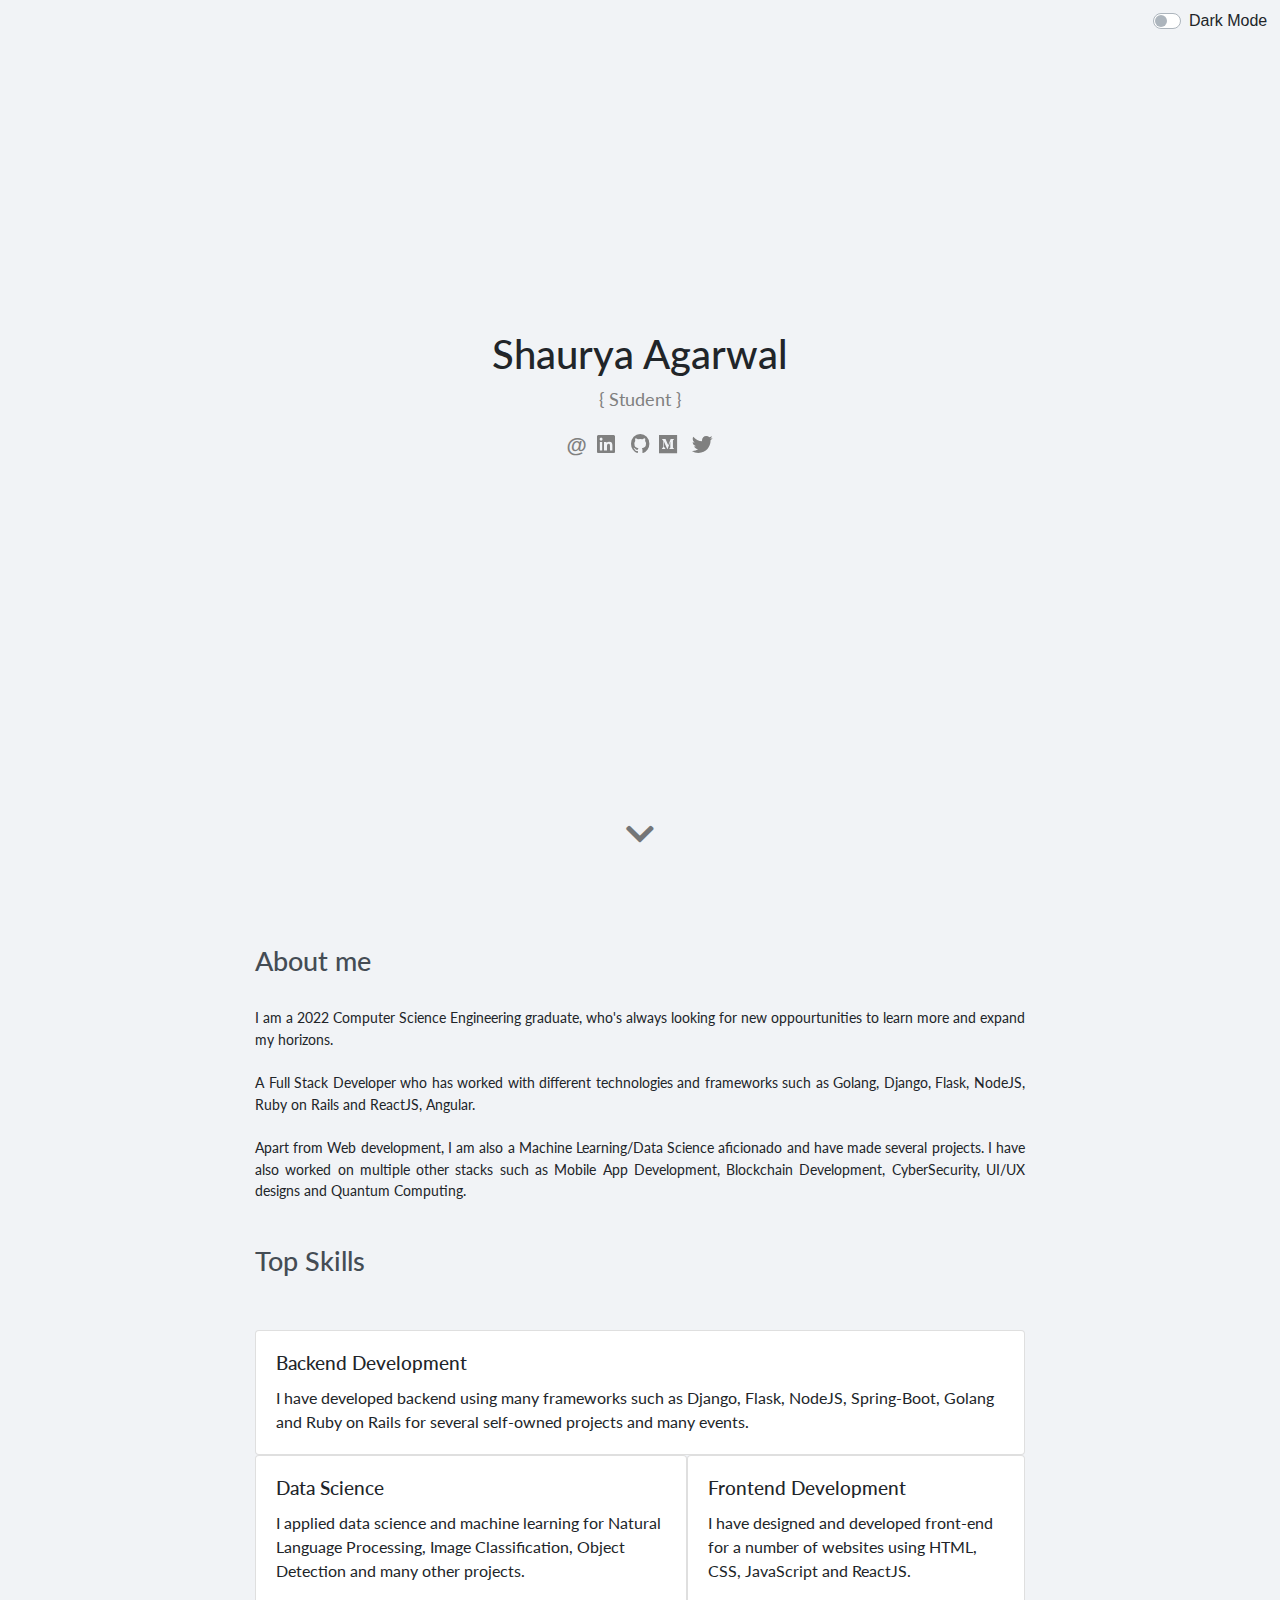
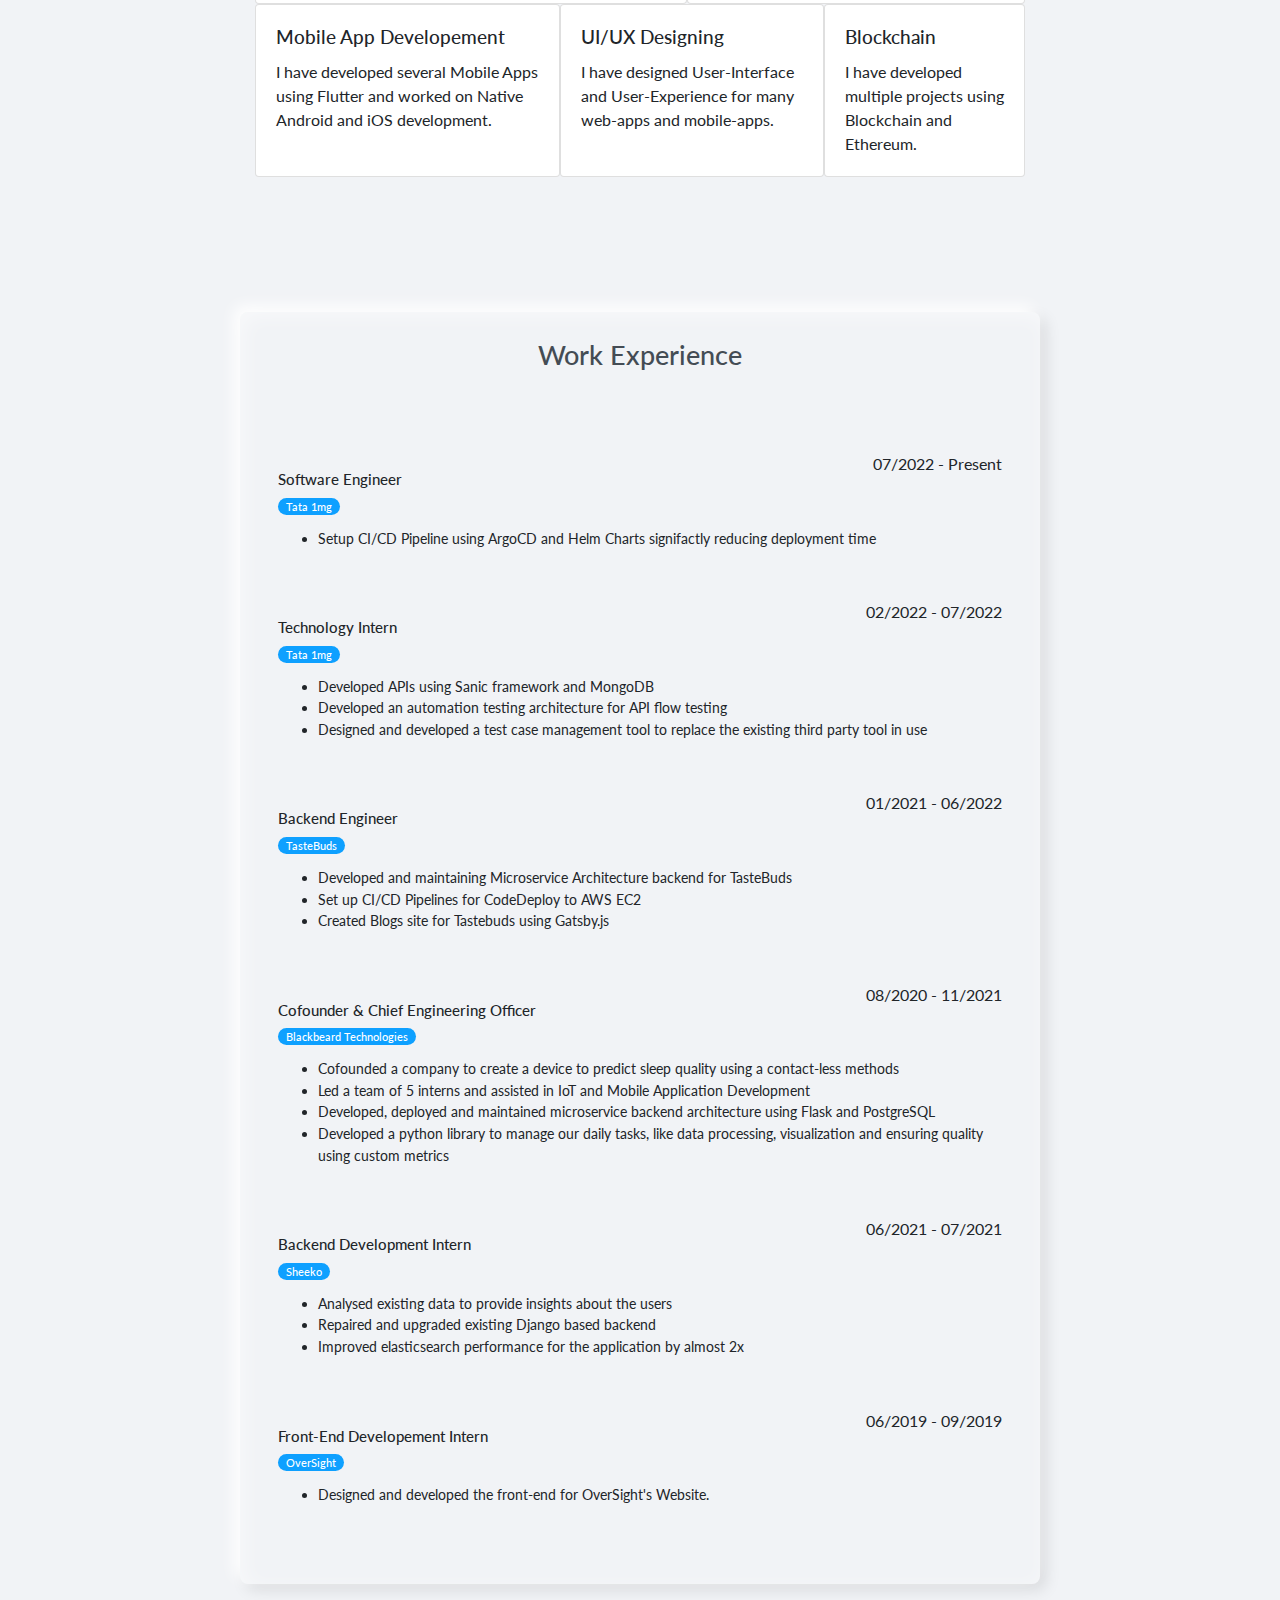
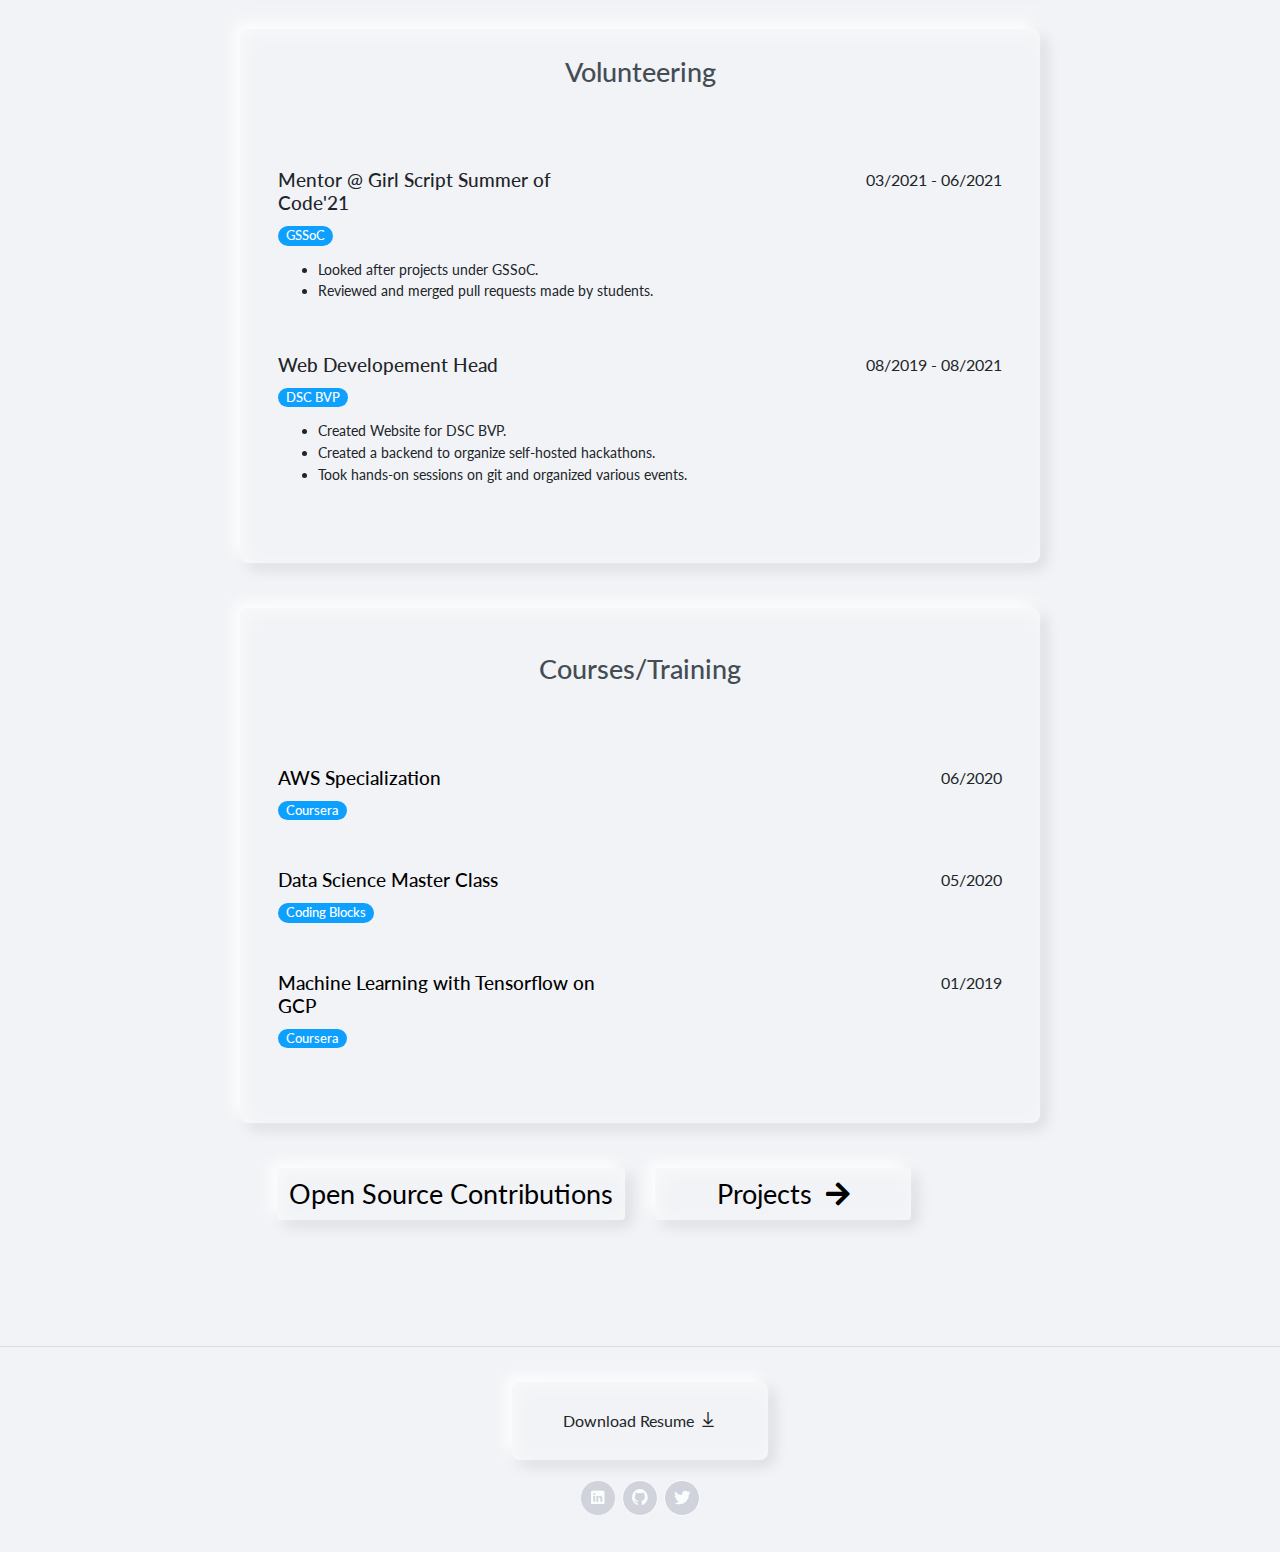
==== index.html @ 57756048 "feat: add 1mg" ====
<!DOCTYPE html>
<html>

<head>
    <meta charset="utf-8">
    <meta name="viewport" content="width=device-width, initial-scale=1.0, shrink-to-fit=no">
    <title>Shaurya Agarwal</title>
    <meta name="theme-color" content="rgb(255,255,255)">
    <meta name="twitter:card" content="summary_large_image">
    <meta property="og:title" content="Shaurya Agarwal">
    <meta name="description"
        content="Shaurya Agarwal | Portfolio || Web Developer, Data Science practitioner, UI/UX Designer ">
    <meta name="twitter:image" content="https://shaurya.agarwal.work/assets/img/PortfolioProject.png">
    <meta property="twitter:image:type" content="image/png">
    <!-- <meta property="twitter:image:width" content="400px">
    <meta property="twitter:image:height" content="205px"> -->
    <meta property="og:type" content="website">
    <meta property="og:url" content="https://shaurya.agarwal.work/" />
    <meta property="og:image" content="https://shaurya.agarwal.work/assets/img/PortfolioProject.png">
    <meta property="og:image:type" content="image/png">
    <!-- <meta property="og:image:width" content="400px">
    <meta property="og:image:height" content="205px"> -->

    <meta property="og:site_name" content="Shaurya Agarwal | Portfolio" />
    <meta name="twitter:title" content="Shaurya Agarwal | Portfolio">
    <meta property="og:description"
        content="Shaurya Agarwal | Portfolio || Web Developer, Data Science practitioner, UI/UX Designer ">
    <meta name="twitter:description"
        content="Shaurya Agarwal | Portfolio || Web Developer, Data Science practitioner, UI/UX Designer ">
    <!-- <link rel="icon" href="assets/img/favicons/favicon.ico"> -->
    <link rel="icon" type="image/png" sizes="16x16" href="assets/img/favicons/favicon-16x16.png">
    <link rel="icon" type="image/png" sizes="32x32" href="assets/img/favicons/favicon-32x32.png">
    <link rel="apple-touch-icon" type="image/png" sizes="180x180" href="assets/img/favicons/apple-touch-icon.png">
    <link rel="icon" type="image/png" sizes="192x192" href="assets/im   g/favicons/android-chrome-192x192.png">
    <link rel="icon" type="image/png" sizes="512x512" href="assets/img/favicons/android-chrome-512x512.png">
    <link rel="stylesheet" href="assets/bootstrap/css/bootstrap.min.css">
    <!-- <link rel="manifest" href="manifest.json"> -->
    <link rel="stylesheet" href="https://fonts.googleapis.com/css?family=Alegreya+Sans+SC">
    <link rel="stylesheet" href="https://fonts.googleapis.com/css?family=Amiko">
    <link rel="stylesheet" href="https://fonts.googleapis.com/css?family=Lato">
    <link rel="stylesheet" href="assets/fonts/fontawesome-all.min.css">
    <link rel="stylesheet" href="assets/fonts/ionicons.min.css">
    <link rel="stylesheet" href="assets/fonts/line-awesome.min.css">
    <link rel="stylesheet" href="assets/css/dark-mode.css">
    <link rel="stylesheet" href="https://cdnjs.cloudflare.com/ajax/libs/animate.css/3.5.2/animate.min.css">
    <link rel="stylesheet" href="assets/css/Scroll-To-Top-Button.css">
    <link rel="stylesheet" href="assets/css/styles.css">
</head>

<body class="body-class" style="overflow-x: hidden;">
    <section id="header">
        <div class="row">
            <div class="col">
                <div class="clearfix"></div>
            </div>
            <div class="col">
                <div class="dark-block">
                    <div class="custom-control custom-switch header1"><input type="checkbox" id="darkSwitch"
                            class="custom-control-input"><label class="custom-control-label" for="darkSwitch">Dark
                            Mode</label></div>
                </div>
            </div>
        </div>
        <div>
            <div class="container">
                <div class="row header2">
                    <div class="col">
                        <div class="row">
                            <div class="col offset-md-0 text-center" style="margin-top: 0;">
                                <h1 style="font-family: Lato, sans-serif;font-size: 2.5em;">Shaurya Agarwal</h1>
                                <p style="color: grey;font-family: Lato, sans-serif;font-size: 1.12em;">{ Student }</p>
                                <p style="font-size: 1.3em;"><a href="mailto:shauryaag14@gmail.com"
                                        style="margin-right: 10px;color: grey;"><strong>@</strong></a><a
                                        href="https://www.linkedin.com/in/shauryaag/"><i class="fab fa-linkedin"
                                            style="margin-right: 10px;filter: grayscale(100%) hue-rotate(0deg);color: grey;"></i></a>
                                    <a href="https://github.com/ShauryaAg"><i class="icon ion-social-github"
                                            style="margin-right: 10px;filter: grayscale(100%);color: grey;"></i></a><a
                                        href="https://medium.com/@ShauryaAg"><i class="fab fa-medium"
                                            style="margin-right: 10px;filter: grayscale(100%);color: grey;"></i></a>
                                    <a href="https://twitter.com/ShauryaAg"><i class="fab fa-twitter"
                                            style="filter: grayscale(100%);color: grey;"></i></a>
                                </p>
                            </div>
                        </div>
                    </div>
                </div>
                <div class="row header3">
                    <div class="col text-center">
                        <p><a href="#about"><i class="fas fa-chevron-down pulse animated infinite"
                                    style="font-size: 2em;color: rgb(116,118,120);"></i></a></p>
                    </div>
                </div>
            </div>
        </div>
    </section>
    <section id="about" style="padding-top: 3vh;">
        <div class="about-block">
            <div class="container">
                <div class="row">
                    <div class="col">
                        <h1 class="heading-block">About me</h1>
                    </div>
                </div>
                <div class="row">
                    <div class="col">
                        <p style="font-family: Lato, sans-serif;font-size: 0.9em;text-align: justify;">
                            <br>I am a 2022 Computer Science Engineering graduate, who's always looking for
                            new oppourtunities to learn more and expand my horizons.
                            <br><br>
                            A Full Stack Developer who has worked with different technologies and
                            frameworks such as Golang, Django, Flask, NodeJS, Ruby on Rails and ReactJS, Angular.&nbsp;
                            <br><br>
                            Apart from Web development, I am also a Machine Learning/Data Science aficionado and
                            have made several projects. I have also worked on multiple other stacks
                            such as Mobile App Development, Blockchain Development, CyberSecurity, UI/UX designs and
                            Quantum Computing.
                            <br>
                        </p>
                    </div>
                </div>
            </div>
        </div>
    </section>
    <section style="padding-top: 3vh;">
        <div class="top-skills-block">
            <div class="container">
                <div class="row">
                    <div class="col">
                        <h1 class="heading-block">Top Skills</h1>
                    </div>
                </div>
                <div class="row">
                    <div class="col" style="padding-top: 5vh;font-family: Lato, sans-serif;">
                        <div class="parent">
                            <div class="child">
                                <div class="card scale-on-hover">
                                    <div class="card-body">
                                        <h4 class="card-title" style="font-size: 1.2em;">Backend Development</h4>
                                        <p class="card-text" style="font-size: 1em;">I have developed backend using many
                                            frameworks such as Django, Flask, NodeJS, Spring-Boot, Golang and Ruby on
                                            Rails for several self-owned projects and many events.</p>
                                    </div>
                                </div>
                            </div>
                            <div class="child">
                                <div class="card scale-on-hover">
                                    <div class="card-body" style="border-color: rgba(219,230,241,0.51);">
                                        <h4 class="card-title" style="font-size: 1.2em;">Data Science</h4>
                                        <p class="card-text" style="font-size: 1em;">I applied data science and machine
                                            learning for Natural Language Processing, Image Classification, Object
                                            Detection and many other projects.</p>
                                    </div>
                                </div>
                                <div class="card scale-on-hover">
                                    <div class="card-body">
                                        <h4 class="card-title" style="font-size: 1.2em;">Frontend Development</h4>
                                        <p class="card-text" style="font-size: 1em;">I have designed and developed
                                            front-end for a number of websites using HTML, CSS, JavaScript and ReactJS.
                                        </p>
                                    </div>
                                </div>
                            </div>
                            <div class="child">
                                <div class="card scale-on-hover">
                                    <div class="card-body">
                                        <h4 class="card-title" style="font-size: 1.2em;">Mobile App Developement</h4>
                                        <p class="card-text" style="font-size: 1em;">I have developed several Mobile
                                            Apps using Flutter and worked on Native Android and iOS development.
                                        </p>
                                    </div>
                                </div>
                                <div class="card scale-on-hover">
                                    <div class="card-body">
                                        <h4 class="card-title" style="font-size: 1.2em;">UI/UX Designing</h4>
                                        <p class="card-text" style="font-size: 1em;">I have designed User-Interface and
                                            User-Experience for many web-apps and mobile-apps.</p>
                                    </div>
                                </div>
                                <div class="card scale-on-hover">
                                    <div class="card-body">
                                        <h4 class="card-title" style="font-size: 1.2em;">Blockchain</h4>
                                        <p class="card-text" style="font-size: 1em;">I have developed multiple projects
                                            using Blockchain and Ethereum.
                                        </p>
                                    </div>
                                </div>
                            </div>
                        </div>
                    </div>
                </div>
            </div>
        </div>
    </section>
    <section class="portfolio-block cv" style="padding-top: 10vh;padding-bottom: 0px;">
        <div class="container">
            <div class="work-experience group neumo-shadow">
                <div class="heading">
                    <h2 class="text-center heading-block">Work Experience</h2>
                </div>
                <div class="item" style="font-family: Lato, sans-serif;">
                    <div class="row">
                        <div class="col-md-6" style="padding-top: 2vh;font-size: 0.8em;">
                            <h3 style="font-size: 1.2em;">Software Engineer</h3>
                            <a href="https://1mg.com">
                                <h4 class="organization" style="font-size: 0.85em;">Tata 1mg</h4>
                            </a>
                        </div>
                        <div class="col-md-6"><span class="period">07/2022 - Present</span></div>
                    </div>
                    <ul style="font-size: 0.9em;">
                        <li>Setup CI/CD Pipeline using ArgoCD and Helm Charts signifactly reducing deployment time<br />
                        </li>
                    </ul>
                </div>
                <div class="item" style="font-family: Lato, sans-serif;">
                    <div class="row">
                        <div class="col-md-6" style="padding-top: 2vh;font-size: 0.8em;">
                            <h3 style="font-size: 1.2em;">Technology Intern</h3>
                            <a href="https://1mg.com">
                                <h4 class="organization" style="font-size: 0.85em;">Tata 1mg</h4>
                            </a>
                        </div>
                        <div class="col-md-6"><span class="period">02/2022 - 07/2022</span></div>
                    </div>
                    <ul style="font-size: 0.9em;">
                        <li>Developed APIs using Sanic framework and MongoDB<br /></li>
                        <li>Developed an automation testing architecture for API flow testing<br /></li>
                        <li>Designed and developed a test case management tool to replace the existing third party tool
                            in use<br /></li>
                    </ul>
                </div>
                <div class="item" style="font-family: Lato, sans-serif;">
                    <div class="row">
                        <div class="col-md-6" style="padding-top: 2vh;font-size: 0.8em;">
                            <h3 style="font-size: 1.2em;">Backend Engineer</h3>
                            <a href="https://tastebuds.live">
                                <h4 class="organization" style="font-size: 0.85em;">TasteBuds</h4>
                            </a>
                        </div>
                        <div class="col-md-6"><span class="period">01/2021 - 06/2022</span></div>
                    </div>
                    <ul style="font-size: 0.9em;">
                        <li>Developed and maintaining Microservice Architecture backend for TasteBuds<br></li>
                        <li>Set up CI/CD Pipelines for CodeDeploy to AWS EC2<br></li>
                        <li>Created Blogs site for Tastebuds using Gatsby.js<br></li>
                    </ul>
                </div>
                <div class="item" style="font-family: Lato, sans-serif;">
                    <div class="row">
                        <div class="col-md-6" style="padding-top: 2vh;font-size: 0.8em;">
                            <h3 style="font-size: 1.2em;">Cofounder & Chief Engineering Officer</h3>
                            <a href="">
                                <h4 class="organization" style="font-size: 0.85em;">Blackbeard Technologies</h4>
                            </a>
                        </div>
                        <div class="col-md-6"><span class="period">08/2020 - 11/2021</span></div>
                    </div>
                    <ul style="font-size: 0.9em;">
                        <li>Cofounded a company to create a device to predict sleep quality using a contact-less
                            methods<br /></li>
                        <li>Led a team of 5 interns and assisted in IoT and Mobile Application Development<br /></li>
                        <li>Developed, deployed and maintained microservice backend architecture using Flask and
                            PostgreSQL<br /></li>
                        <li>Developed a python library to manage our daily tasks, like data processing, visualization
                            and ensuring quality using custom metrics<br /></li>
                    </ul>
                </div>

                <div class="item" style="font-family: Lato, sans-serif;">
                    <div class="row">
                        <div class="col-md-6" style="padding-top: 2vh;font-size: 0.8em;">
                            <h3 style="font-size: 1.2em;">Backend Development Intern</h3>
                            <a href="https://sheeko.in">
                                <h4 class="organization" style="font-size: 0.85em;">Sheeko</h4>
                            </a>
                        </div>
                        <div class="col-md-6"><span class="period">06/2021 - 07/2021</span></div>
                    </div>
                    <ul style="font-size: 0.9em;">
                        <li>Analysed existing data to provide insights about the users<br></li>
                        <li>Repaired and upgraded existing Django based backend<br></li>
                        <li>Improved elasticsearch performance for the application by almost 2x<br></li>
                    </ul>
                </div>
                <div class="item" style="font-family: Lato, sans-serif;">
                    <div class="row">
                        <div class="col-md-6" style="padding-top: 2vh;font-size: 0.8em;">
                            <h3 style="font-size: 1.2em;">Front-End Developement Intern</h3>
                            <h4 class="organization" style="font-size: 0.85em;">OverSight</h4>
                        </div>
                        <div class="col-md-6"><span class="period">06/2019 - 09/2019</span></div>
                    </div>
                    <ul style="font-size: 0.9em;">
                        <li>Designed and developed the front-end for OverSight's Website.<br></li>
                    </ul>
                </div>
            </div>
            <div class="work-experience group neumo-shadow">
                <div class="heading">
                    <h2 class="text-center heading-block">Volunteering</h2>
                </div>
                <div class="item" style="font-family: Lato, sans-serif;">
                    <div class="row">
                        <div class="col-12 col-md-6 col-lg-6 col-xl-6">
                            <h3 style="font-size: 1.2em;">Mentor @ Girl Script Summer of Code'21</h3>
                            <h4 class="organization" style="font-size: 0.8em;">GSSoC</h4>
                        </div>
                        <div class="col-md-6 col-lg-6 col-xl-6"><span class="period">03/2021 - 06/2021</span></div>
                    </div>
                    <ul style="font-size: 0.9em;">
                        <li>Looked after projects under GSSoC.</li>
                        <li>Reviewed and merged pull requests made by students.<br></li>
                    </ul>
                </div>
                <div class="item" style="font-family: Lato, sans-serif;">
                    <div class="row">
                        <div class="col-12 col-md-6 col-lg-6 col-xl-6">
                            <h3 style="font-size: 1.2em;">Web Developement Head</h3>
                            <h4 class="organization" style="font-size: 0.8em;">DSC BVP</h4>
                        </div>
                        <div class="col-md-6 col-lg-6 col-xl-6"><span class="period">08/2019 - 08/2021</span></div>
                    </div>
                    <ul style="font-size: 0.9em;">
                        <li>Created Website for DSC BVP.</li>
                        <li>Created a backend to organize self-hosted hackathons.<br></li>
                        <li>Took hands-on sessions on git and organized various events.<br></li>
                    </ul>
                </div>
            </div>
            <div class="course group neumo-shadow" style="font-family: Lato, sans-serif;padding-top: 5vh;">
                <div class="heading">
                    <h2 class="text-center heading-block">Courses/Training</h2>
                </div>
                <div class="item">
                    <div class="row">
                        <div class="col-md-6">
                            <a class="cert-links" href="https://coursera.org/share/58ba438c03566b18c01b9e293df7acdb">
                                <h3 style="font-size: 1.2em;">AWS Specialization</h3>
                            </a>
                            <h4 class="organization" style="font-size: 0.8em;">Coursera</h4>
                        </div>
                        <div class="col-6"><span class="period">06/2020</span></div>
                    </div>
                </div>
                <div class="item">
                    <div class="row">
                        <div class="col-md-6">
                            <a class="cert-links"
                                href="https://online.codingblocks.com/app/certificates/CBOL-112486-770e">
                                <h3 style="font-size: 1.2em;">Data Science Master Class</h3>
                            </a>
                            <h4 class="organization" style="font-size: 0.8em;">Coding Blocks</h4>
                        </div>
                        <div class="col-6"><span class="period">05/2020</span></div>
                    </div>
                </div>
                <div class="item">
                    <div class="row">
                        <div class="col-md-6">
                            <a class="cert-links" href="https://coursera.org/share/8e469ee4adbddb7c2aa31fb6dd42d1af">
                                <h3 style="font-size: 1.2em;">Machine Learning with Tensorflow on GCP</h3>
                            </a>
                            <h4 class="organization" style="font-size: 0.8em;">Coursera</h4>
                        </div>
                        <div class="col-6"><span class="period">01/2019</span></div>
                    </div>
                </div>
            </div>
        </div>
    </section>
    <section style="padding-top: 5vh;padding-bottom: 10vh;">
        <div class="more-block">
            <div class="container">
                <div class="row flex" style="text-align: center;">
                    <div class="col-6 col-sm-6 col-md-6 col-lg-6"
                        style="padding-bottom: 4vh;font-family: Lato, sans-serif; text-align: right;">
                        <a class="btn btn-light project-btn neumo-btn" href="open-source.html">
                            <span class="project-btn-span">
                                Open Source Contributions
                            </span>
                        </a>
                    </div>
                    <div class="col-3" style="padding-bottom: 4vh;font-family: Lato, sans-serif; text-align: right;">
                        <a class="btn btn-light project-btn neumo-btn" href="projects.html">
                            <span class="project-btn-span">
                                Projects
                            </span> <i class="fas fa-arrow-right right-btn"></i>
                        </a>
                    </div>
                </div>
            </div>
        </div>
    </section>
    <footer class="page-footer">
        <div class="container">
            <div class="col-12 col-sm-12 col-md-12 col-lg-12"><a href="assets\files\Resume.pdf"
                    download="Shaurya-Agarwal-Resume.pdf"><button
                        class="btn btn-light neumo-shadow resume-btn neumo-btn" type="button"
                        style="font-family: Lato, sans-serif;">Download Resume&nbsp;<i class="la la-download"
                            style="font-size: 20px;"></i></button></a></div>
            <div class="social-icons"><a href="https://www.linkedin.com/in/shauryaag/"
                    style="border-color: rgb(247,247,247);"><i class="icon ion-social-linkedin"></i></a><a
                    href="https://github.com/ShauryaAg"><i class="icon ion-social-github"></i></a><a
                    href="https://twitter.com/ShauryaAg"><i class="icon ion-social-twitter"></i></a></div>
        </div>
    </footer>
    <script src="assets/js/jquery.min.js"></script>
    <script src="assets/bootstrap/js/bootstrap.min.js"></script>
    <script src="assets/js/Scroll-To-Top-Button.js"></script>
    <script src="assets/js/dark-mode-switch.min.js"></script>
</body>

</html>
---- assets/fonts/line-awesome.min.css ----
/*!
 *  Line Awesome 1.1.0 by @icons_8 - https://icons8.com/line-awesome
 *  License - https://icons8.com/good-boy-license/ (Font: SIL OFL 1.1, CSS: MIT License)
 *
 * Made with love by Icons8 [ https://icons8.com/ ] using FontCustom [ https://github.com/FontCustom/fontcustom ]
 *
 * Contacts:
 *    [ https://icons8.com/contact ]
 *
 * Follow Icon8 on
 *    Twitter [ https://twitter.com/icons_8 ]
 *    Facebook [ https://www.facebook.com/Icons8 ]
 *    Google+ [ https://plus.google.com/+Icons8 ]
 *    GitHub [ https://github.com/icons8 ]
 */.la,.la-stack{display:inline-block}.la-fw,.la-li{text-align:center}@font-face{font-family:LineAwesome;src:url(../fonts/line-awesome.eot?v=1.1.);src:url(../fonts/line-awesome.eot??v=1.1.#iefix) format("embedded-opentype"),url(../fonts/line-awesome.woff2?v=1.1.) format("woff2"),url(../fonts/line-awesome.woff?v=1.1.) format("woff"),url(../fonts/line-awesome.ttf?v=1.1.) format("truetype"),url(../fonts/line-awesome.svg?v=1.1.#fa) format("svg");font-weight:400;font-style:normal}@media screen and (-webkit-min-device-pixel-ratio:0){@font-face{font-family:LineAwesome;src:url(../fonts/line-awesome.svg?v=1.1.#fa) format("svg")}}.la{font:normal normal normal 16px/1 LineAwesome;font-size:inherit;text-decoration:inherit;text-rendering:optimizeLegibility;text-transform:none;-moz-osx-font-smoothing:grayscale;-webkit-font-smoothing:antialiased;font-smoothing:antialiased}.la-lg{font-size:1.33333333em;line-height:.75em;vertical-align:-15%}.la-2x{font-size:2em}.la-3x{font-size:3em}.la-4x{font-size:4em}.la-5x{font-size:5em}.la-fw{width:1.28571429em}.la-ul{padding-left:0;margin-left:2.14285714em;list-style-type:none}.la-ul>li{position:relative}.la-li{position:absolute;left:-2.14285714em;width:2.14285714em;top:.14285714em}.la-li.la-lg{left:-1.85714286em}.la-border{padding:.2em .25em .15em;border:.08em solid #eee;border-radius:.1em}.pull-right{float:right}.pull-left{float:left}.li.pull-left{margin-right:.3em}.li.pull-right{margin-left:.3em}.la-spin{-webkit-animation:fa-spin 2s infinite linear;animation:fa-spin 2s infinite linear}@-webkit-keyframes fa-spin{0%{-webkit-transform:rotate(0);transform:rotate(0)}100%{-webkit-transform:rotate(359deg);transform:rotate(359deg)}}@keyframes fa-spin{0%{-webkit-transform:rotate(0);transform:rotate(0)}100%{-webkit-transform:rotate(359deg);transform:rotate(359deg)}}.la-rotate-90{filter:progid:DXImageTransform.Microsoft.BasicImage(rotation=1);-webkit-transform:rotate(90deg);-ms-transform:rotate(90deg);transform:rotate(90deg)}.la-rotate-180{filter:progid:DXImageTransform.Microsoft.BasicImage(rotation=2);-webkit-transform:rotate(180deg);-ms-transform:rotate(180deg);transform:rotate(180deg)}.la-rotate-270{filter:progid:DXImageTransform.Microsoft.BasicImage(rotation=3);-webkit-transform:rotate(270deg);-ms-transform:rotate(270deg);transform:rotate(270deg)}.la-flip-horizontal{filter:progid:DXImageTransform.Microsoft.BasicImage(rotation=0, mirror=1);-webkit-transform:scale(-1,1);-ms-transform:scale(-1,1);transform:scale(-1,1)}.la-flip-vertical{filter:progid:DXImageTransform.Microsoft.BasicImage(rotation=2, mirror=1);-webkit-transform:scale(1,-1);-ms-transform:scale(1,-1);transform:scale(1,-1)}:root .la-flip-horizontal,:root .la-flip-vertical,:root .la-rotate-180,:root .la-rotate-270,:root .la-rotate-90{filter:none}.la-stack{position:relative;width:2em;height:2em;line-height:2em;vertical-align:middle}.la-stack-1x,.la-stack-2x{position:absolute;left:0;width:100%;text-align:center}.la-stack-1x{line-height:inherit}.la-stack-2x{font-size:2em}.la-inverse{color:#fff}.la-500px:before{content:"\f100"}.la-adjust:before{content:"\f101"}.la-adn:before{content:"\f102"}.la-align-center:before{content:"\f103"}.la-align-justify:before{content:"\f104"}.la-align-left:before{content:"\f105"}.la-align-right:before{content:"\f106"}.la-amazon:before{content:"\f107"}.la-ambulance:before{content:"\f108"}.la-anchor:before{content:"\f109"}.la-android:before{content:"\f10a"}.la-angellist:before{content:"\f10b"}.la-angle-double-down:before{content:"\f10c"}.la-angle-double-left:before{content:"\f10d"}.la-angle-double-right:before{content:"\f10e"}.la-angle-double-up:before{content:"\f10f"}.la-angle-down:before{content:"\f110"}.la-angle-left:before{content:"\f111"}.la-angle-right:before{content:"\f112"}.la-angle-up:before{content:"\f113"}.la-apple:before{content:"\f114"}.la-archive:before{content:"\f115"}.la-area-chart:before{content:"\f116"}.la-arrow-circle-down:before{content:"\f117"}.la-arrow-circle-left:before{content:"\f118"}.la-arrow-circle-o-down:before{content:"\f119"}.la-arrow-circle-o-left:before{content:"\f11a"}.la-arrow-circle-o-right:before{content:"\f11b"}.la-arrow-circle-o-up:before{content:"\f11c"}.la-arrow-circle-right:before{content:"\f11d"}.la-arrow-circle-up:before{content:"\f11e"}.la-arrow-down:before{content:"\f11f"}.la-arrow-left:before{content:"\f120"}.la-arrow-right:before{content:"\f121"}.la-arrow-up:before{content:"\f122"}.la-arrows:before{content:"\f123"}.la-arrows-alt:before{content:"\f124"}.la-arrows-h:before{content:"\f125"}.la-arrows-v:before{content:"\f126"}.la-asterisk:before{content:"\f127"}.la-at:before{content:"\f128"}.la-automobile:before{content:"\f129"}.la-backward:before{content:"\f12a"}.la-balance-scale:before{content:"\f12b"}.la-ban:before{content:"\f12c"}.la-bank:before{content:"\f12d"}.la-bar-chart:before{content:"\f12e"}.la-bar-chart-o:before{content:"\f12f"}.la-barcode:before{content:"\f130"}.la-bars:before{content:"\f131"}.la-battery-0:before{content:"\f132"}.la-battery-1:before{content:"\f133"}.la-battery-2:before{content:"\f134"}.la-battery-3:before{content:"\f135"}.la-battery-4:before{content:"\f136"}.la-battery-empty:before{content:"\f137"}.la-battery-full:before{content:"\f138"}.la-battery-half:before{content:"\f139"}.la-battery-quarter:before{content:"\f13a"}.la-battery-three-quarters:before{content:"\f13b"}.la-bed:before{content:"\f13c"}.la-beer:before{content:"\f13d"}.la-behance:before{content:"\f13e"}.la-behance-square:before{content:"\f13f"}.la-bell:before{content:"\f140"}.la-bell-o:before{content:"\f141"}.la-bell-slash:before{content:"\f142"}.la-bell-slash-o:before{content:"\f143"}.la-bicycle:before{content:"\f144"}.la-binoculars:before{content:"\f145"}.la-birthday-cake:before{content:"\f146"}.la-bitbucket:before{content:"\f147"}.la-bitbucket-square:before{content:"\f148"}.la-bitcoin:before{content:"\f149"}.la-black-tie:before{content:"\f14a"}.la-bold:before{content:"\f14b"}.la-bolt:before{content:"\f14c"}.la-bomb:before{content:"\f14d"}.la-book:before{content:"\f14e"}.la-bookmark:before{content:"\f14f"}.la-bookmark-o:before{content:"\f150"}.la-briefcase:before{content:"\f151"}.la-btc:before{content:"\f152"}.la-bug:before{content:"\f153"}.la-building:before{content:"\f154"}.la-building-o:before{content:"\f155"}.la-bullhorn:before{content:"\f156"}.la-bullseye:before{content:"\f157"}.la-bus:before{content:"\f158"}.la-buysellads:before{content:"\f159"}.la-cab:before{content:"\f15a"}.la-calculator:before{content:"\f15b"}.la-calendar:before{content:"\f15c"}.la-calendar-check-o:before{content:"\f15d"}.la-calendar-minus-o:before{content:"\f15e"}.la-calendar-o:before{content:"\f15f"}.la-calendar-plus-o:before{content:"\f160"}.la-calendar-times-o:before{content:"\f161"}.la-camera:before{content:"\f162"}.la-camera-retro:before{content:"\f163"}.la-car:before{content:"\f164"}.la-caret-down:before{content:"\f165"}.la-caret-left:before{content:"\f166"}.la-caret-right:before{content:"\f167"}.la-caret-square-o-down:before,.la-toggle-down:before{content:"\f168"}.la-caret-square-o-left:before,.la-toggle-left:before{content:"\f169"}.la-caret-square-o-right:before,.la-toggle-right:before{content:"\f16a"}.la-caret-square-o-up:before,.la-toggle-up:before{content:"\f16b"}.la-caret-up:before{content:"\f16c"}.la-cart-arrow-down:before{content:"\f16d"}.la-cart-plus:before{content:"\f16e"}.la-cc:before{content:"\f16f"}.la-cc-amex:before{content:"\f170"}.la-cc-diners-club:before{content:"\f171"}.la-cc-discover:before{content:"\f172"}.la-cc-jcb:before{content:"\f173"}.la-cc-mastercard:before{content:"\f174"}.la-cc-paypal:before{content:"\f175"}.la-cc-stripe:before{content:"\f176"}.la-cc-visa:before{content:"\f177"}.la-certificate:before{content:"\f178"}.la-chain:before{content:"\f179"}.la-chain-broken:before{content:"\f17a"}.la-check:before{content:"\f17b"}.la-check-circle:before{content:"\f17c"}.la-check-circle-o:before{content:"\f17d"}.la-check-square:before{content:"\f17e"}.la-check-square-o:before{content:"\f17f"}.la-chevron-circle-down:before{content:"\f180"}.la-chevron-circle-left:before{content:"\f181"}.la-chevron-circle-right:before{content:"\f182"}.la-chevron-circle-up:before{content:"\f183"}.la-chevron-down:before{content:"\f184"}.la-chevron-left:before{content:"\f185"}.la-chevron-right:before{content:"\f186"}.la-chevron-up:before{content:"\f187"}.la-child:before{content:"\f188"}.la-chrome:before{content:"\f189"}.la-circle:before{content:"\f18a"}.la-circle-o:before{content:"\f18b"}.la-circle-o-notch:before{content:"\f18c"}.la-circle-thin:before{content:"\f18d"}.la-clipboard:before{content:"\f18e"}.la-clock-o:before{content:"\f18f"}.la-clone:before{content:"\f190"}.la-close:before{content:"\f191"}.la-cloud:before{content:"\f192"}.la-cloud-download:before{content:"\f193"}.la-cloud-upload:before{content:"\f194"}.la-cny:before{content:"\f195"}.la-code:before{content:"\f196"}.la-code-fork:before{content:"\f197"}.la-codepen:before{content:"\f198"}.la-coffee:before{content:"\f199"}.la-cog:before{content:"\f19a"}.la-cogs:before{content:"\f19b"}.la-columns:before{content:"\f19c"}.la-comment:before{content:"\f19d"}.la-comment-o:before{content:"\f19e"}.la-commenting:before{content:"\f19f"}.la-commenting-o:before{content:"\f1a0"}.la-comments:before{content:"\f1a1"}.la-comments-o:before{content:"\f1a2"}.la-compass:before{content:"\f1a3"}.la-compress:before{content:"\f1a4"}.la-connectdevelop:before{content:"\f1a5"}.la-contao:before{content:"\f1a6"}.la-copy:before{content:"\f1a7"}.la-copyright:before{content:"\f1a8"}.la-creative-commons:before{content:"\f1a9"}.la-credit-card:before{content:"\f1aa"}.la-crop:before{content:"\f1ab"}.la-crosshairs:before{content:"\f1ac"}.la-css3:before{content:"\f1ad"}.la-cube:before{content:"\f1ae"}.la-cubes:before{content:"\f1af"}.la-cut:before{content:"\f1b0"}.la-cutlery:before{content:"\f1b1"}.la-dashboard:before{content:"\f1b2"}.la-dashcube:before{content:"\f1b3"}.la-database:before{content:"\f1b4"}.la-dedent:before{content:"\f1b5"}.la-delicious:before{content:"\f1b6"}.la-desktop:before{content:"\f1b7"}.la-deviantart:before{content:"\f1b8"}.la-diamond:before{content:"\f1b9"}.la-digg:before{content:"\f1ba"}.la-dollar:before{content:"\f1bb"}.la-dot-circle-o:before{content:"\f1bc"}.la-download:before{content:"\f1bd"}.la-dribbble:before{content:"\f1be"}.la-dropbox:before{content:"\f1bf"}.la-drupal:before{content:"\f1c0"}.la-edit:before{content:"\f1c1"}.la-eject:before{content:"\f1c2"}.la-ellipsis-h:before{content:"\f1c3"}.la-ellipsis-v:before{content:"\f1c4"}.la-empire:before,.la-ge:before{content:"\f1c5"}.la-envelope:before{content:"\f1c6"}.la-envelope-o:before{content:"\f1c7"}.la-envelope-square:before{content:"\f1c8"}.la-eraser:before{content:"\f1c9"}.la-eur:before{content:"\f1ca"}.la-euro:before{content:"\f1cb"}.la-exchange:before{content:"\f1cc"}.la-exclamation:before{content:"\f1cd"}.la-exclamation-circle:before{content:"\f1ce"}.la-exclamation-triangle:before{content:"\f1cf"}.la-expand:before{content:"\f1d0"}.la-expeditedssl:before{content:"\f1d1"}.la-external-link:before{content:"\f1d2"}.la-external-link-square:before{content:"\f1d3"}.la-eye:before{content:"\f1d4"}.la-eye-slash:before{content:"\f1d5"}.la-eyedropper:before{content:"\f1d6"}.la-facebook-f:before,.la-facebook:before{content:"\f1d7"}.la-facebook-official:before{content:"\f1d8"}.la-facebook-square:before{content:"\f1d9"}.la-fast-backward:before{content:"\f1da"}.la-fast-forward:before{content:"\f1db"}.la-fax:before{content:"\f1dc"}.la-female:before{content:"\f1dd"}.la-fighter-jet:before{content:"\f1de"}.la-file:before{content:"\f1df"}.la-file-archive-o:before{content:"\f1e0"}.la-file-audio-o:before{content:"\f1e1"}.la-file-code-o:before{content:"\f1e2"}.la-file-excel-o:before{content:"\f1e3"}.la-file-image-o:before{content:"\f1e4"}.la-file-movie-o:before{content:"\f1e5"}.la-file-o:before{content:"\f1e6"}.la-file-pdf-o:before{content:"\f1e7"}.la-file-photo-o:before{content:"\f1e8"}.la-file-picture-o:before{content:"\f1e9"}.la-file-powerpoint-o:before{content:"\f1ea"}.la-file-sound-o:before{content:"\f1eb"}.la-file-text:before{content:"\f1ec"}.la-file-text-o:before{content:"\f1ed"}.la-file-video-o:before{content:"\f1ee"}.la-file-word-o:before{content:"\f1ef"}.la-file-zip-o:before{content:"\f1f0"}.la-files-o:before{content:"\f1f1"}.la-film:before{content:"\f1f2"}.la-filter:before{content:"\f1f3"}.la-fire:before{content:"\f1f4"}.la-fire-extinguisher:before{content:"\f1f5"}.la-firefox:before{content:"\f1f6"}.la-flag:before{content:"\f1f7"}.la-flag-checkered:before{content:"\f1f8"}.la-flag-o:before{content:"\f1f9"}.la-flash:before{content:"\f1fa"}.la-flask:before{content:"\f1fb"}.la-flickr:before{content:"\f1fc"}.la-floppy-o:before{content:"\f1fd"}.la-folder:before{content:"\f1fe"}.la-folder-o:before{content:"\f1ff"}.la-folder-open:before{content:"\f200"}.la-folder-open-o:before{content:"\f201"}.la-font:before{content:"\f202"}.la-fonticons:before{content:"\f203"}.la-forumbee:before{content:"\f204"}.la-forward:before{content:"\f205"}.la-foursquare:before{content:"\f206"}.la-frown-o:before{content:"\f207"}.la-futbol-o:before,.la-soccer-ball-o:before{content:"\f208"}.la-gamepad:before{content:"\f209"}.la-gavel:before{content:"\f20a"}.la-gbp:before{content:"\f20b"}.la-gear:before{content:"\f20c"}.la-gears:before{content:"\f20d"}.la-genderless:before{content:"\f20e"}.la-get-pocket:before{content:"\f20f"}.la-gg:before{content:"\f210"}.la-gg-circle:before{content:"\f211"}.la-gift:before{content:"\f212"}.la-git:before{content:"\f213"}.la-git-square:before{content:"\f214"}.la-github:before{content:"\f215"}.la-github-alt:before{content:"\f216"}.la-github-square:before{content:"\f217"}.la-glass:before{content:"\f218"}.la-globe:before{content:"\f219"}.la-google:before{content:"\f21a"}.la-google-plus:before{content:"\f21b"}.la-google-plus-square:before{content:"\f21c"}.la-google-wallet:before{content:"\f21d"}.la-graduation-cap:before{content:"\f21e"}.la-gittip:before,.la-gratipay:before{content:"\f21f"}.la-group:before{content:"\f220"}.la-h-square:before{content:"\f221"}.la-hacker-news:before{content:"\f222"}.la-hand-grab-o:before{content:"\f223"}.la-hand-lizard-o:before{content:"\f224"}.la-hand-o-down:before{content:"\f225"}.la-hand-o-left:before{content:"\f226"}.la-hand-o-right:before{content:"\f227"}.la-hand-o-up:before{content:"\f228"}.la-hand-paper-o:before{content:"\f229"}.la-hand-peace-o:before{content:"\f22a"}.la-hand-pointer-o:before{content:"\f22b"}.la-hand-rock-o:before{content:"\f22c"}.la-hand-scissors-o:before{content:"\f22d"}.la-hand-spock-o:before{content:"\f22e"}.la-hand-stop-o:before{content:"\f22f"}.la-hdd-o:before{content:"\f230"}.la-header:before{content:"\f231"}.la-headphones:before{content:"\f232"}.la-heart:before{content:"\f233"}.la-heart-o:before{content:"\f234"}.la-heartbeat:before{content:"\f235"}.la-history:before{content:"\f236"}.la-home:before{content:"\f237"}.la-hospital-o:before{content:"\f238"}.la-hotel:before{content:"\f239"}.la-hourglass:before{content:"\f23a"}.la-hourglass-1:before{content:"\f23b"}.la-hourglass-2:before{content:"\f23c"}.la-hourglass-3:before{content:"\f23d"}.la-hourglass-end:before{content:"\f23e"}.la-hourglass-half:before{content:"\f23f"}.la-hourglass-o:before{content:"\f240"}.la-hourglass-start:before{content:"\f241"}.la-houzz:before{content:"\f242"}.la-html5:before{content:"\f243"}.la-i-cursor:before{content:"\f244"}.la-ils:before{content:"\f245"}.la-image:before{content:"\f246"}.la-inbox:before{content:"\f247"}.la-indent:before{content:"\f248"}.la-industry:before{content:"\f249"}.la-info:before{content:"\f24a"}.la-info-circle:before{content:"\f24b"}.la-inr:before{content:"\f24c"}.la-instagram:before{content:"\f24d"}.la-institution:before{content:"\f24e"}.la-internet-explorer:before{content:"\f24f"}.la-ioxhost:before{content:"\f250"}.la-italic:before{content:"\f251"}.la-joomla:before{content:"\f252"}.la-jpy:before{content:"\f253"}.la-jsfiddle:before{content:"\f254"}.la-key:before{content:"\f255"}.la-keyboard-o:before{content:"\f256"}.la-krw:before{content:"\f257"}.la-language:before{content:"\f258"}.la-laptop:before{content:"\f259"}.la-lastfm:before{content:"\f25a"}.la-lastfm-square:before{content:"\f25b"}.la-leaf:before{content:"\f25c"}.la-leanpub:before{content:"\f25d"}.la-legal:before{content:"\f25e"}.la-lemon-o:before{content:"\f25f"}.la-level-down:before{content:"\f260"}.la-level-up:before{content:"\f261"}.la-life-bouy:before{content:"\f262"}.la-life-buoy:before{content:"\f263"}.la-life-ring:before,.la-support:before{content:"\f264"}.la-life-saver:before{content:"\f265"}.la-lightbulb-o:before{content:"\f266"}.la-line-chart:before{content:"\f267"}.la-link:before{content:"\f268"}.la-linkedin:before{content:"\f269"}.la-linkedin-square:before{content:"\f26a"}.la-linux:before{content:"\f26b"}.la-list:before{content:"\f26c"}.la-list-alt:before{content:"\f26d"}.la-list-ol:before{content:"\f26e"}.la-list-ul:before{content:"\f26f"}.la-location-arrow:before{content:"\f270"}.la-lock:before{content:"\f271"}.la-long-arrow-down:before{content:"\f272"}.la-long-arrow-left:before{content:"\f273"}.la-long-arrow-right:before{content:"\f274"}.la-long-arrow-up:before{content:"\f275"}.la-magic:before{content:"\f276"}.la-magnet:before{content:"\f277"}.la-mail-forward:before{content:"\f278"}.la-mail-reply:before{content:"\f279"}.la-mail-reply-all:before{content:"\f27a"}.la-male:before{content:"\f27b"}.la-map:before{content:"\f27c"}.la-map-marker:before{content:"\f27d"}.la-map-o:before{content:"\f27e"}.la-map-pin:before{content:"\f27f"}.la-map-signs:before{content:"\f280"}.la-mars:before{content:"\f281"}.la-mars-double:before{content:"\f282"}.la-mars-stroke:before{content:"\f283"}.la-mars-stroke-h:before{content:"\f284"}.la-mars-stroke-v:before{content:"\f285"}.la-maxcdn:before{content:"\f286"}.la-meanpath:before{content:"\f287"}.la-medium:before{content:"\f288"}.la-medkit:before{content:"\f289"}.la-meh-o:before{content:"\f28a"}.la-mercury:before{content:"\f28b"}.la-microphone:before{content:"\f28c"}.la-microphone-slash:before{content:"\f28d"}.la-minus:before{content:"\f28e"}.la-minus-circle:before{content:"\f28f"}.la-minus-square:before{content:"\f290"}.la-minus-square-o:before{content:"\f291"}.la-mobile:before{content:"\f292"}.la-mobile-phone:before{content:"\f293"}.la-money:before{content:"\f294"}.la-moon-o:before{content:"\f295"}.la-mortar-board:before{content:"\f296"}.la-motorcycle:before{content:"\f297"}.la-mouse-pointer:before{content:"\f298"}.la-music:before{content:"\f299"}.la-navicon:before{content:"\f29a"}.la-neuter:before{content:"\f29b"}.la-newspaper-o:before{content:"\f29c"}.la-object-group:before{content:"\f29d"}.la-object-ungroup:before{content:"\f29e"}.la-odnoklassniki:before{content:"\f29f"}.la-odnoklassniki-square:before{content:"\f2a0"}.la-opencart:before{content:"\f2a1"}.la-openid:before{content:"\f2a2"}.la-opera:before{content:"\f2a3"}.la-optin-monster:before{content:"\f2a4"}.la-outdent:before{content:"\f2a5"}.la-pagelines:before{content:"\f2a6"}.la-paint-brush:before{content:"\f2a7"}.la-paper-plane:before,.la-send:before{content:"\f2a8"}.la-paper-plane-o:before,.la-send-o:before{content:"\f2a9"}.la-paperclip:before{content:"\f2aa"}.la-paragraph:before{content:"\f2ab"}.la-paste:before{content:"\f2ac"}.la-pause:before{content:"\f2ad"}.la-paw:before{content:"\f2ae"}.la-paypal:before{content:"\f2af"}.la-pencil:before{content:"\f2b0"}.la-pencil-square:before{content:"\f2b1"}.la-pencil-square-o:before{content:"\f2b2"}.la-phone:before{content:"\f2b3"}.la-phone-square:before{content:"\f2b4"}.la-photo:before{content:"\f2b5"}.la-picture-o:before{content:"\f2b6"}.la-pie-chart:before{content:"\f2b7"}.la-pied-piper:before{content:"\f2b8"}.la-pied-piper-alt:before{content:"\f2b9"}.la-pinterest:before{content:"\f2ba"}.la-pinterest-p:before{content:"\f2bb"}.la-pinterest-square:before{content:"\f2bc"}.la-plane:before{content:"\f2bd"}.la-play:before{content:"\f2be"}.la-play-circle:before{content:"\f2bf"}.la-play-circle-o:before{content:"\f2c0"}.la-plug:before{content:"\f2c1"}.la-plus:before{content:"\f2c2"}.la-plus-circle:before{content:"\f2c3"}.la-plus-square:before{content:"\f2c4"}.la-plus-square-o:before{content:"\f2c5"}.la-power-off:before{content:"\f2c6"}.la-print:before{content:"\f2c7"}.la-puzzle-piece:before{content:"\f2c8"}.la-qq:before{content:"\f2c9"}.la-qrcode:before{content:"\f2ca"}.la-question:before{content:"\f2cb"}.la-question-circle:before{content:"\f2cc"}.la-quote-left:before{content:"\f2cd"}.la-quote-right:before{content:"\f2ce"}.la-ra:before{content:"\f2cf"}.la-random:before{content:"\f2d0"}.la-rebel:before{content:"\f2d1"}.la-recycle:before{content:"\f2d2"}.la-reddit:before{content:"\f2d3"}.la-reddit-square:before{content:"\f2d4"}.la-refresh:before{content:"\f2d5"}.la-registered:before{content:"\f2d6"}.la-renren:before{content:"\f2d7"}.la-reorder:before{content:"\f2d8"}.la-repeat:before{content:"\f2d9"}.la-reply:before{content:"\f2da"}.la-reply-all:before{content:"\f2db"}.la-retweet:before{content:"\f2dc"}.la-rmb:before{content:"\f2dd"}.la-road:before{content:"\f2de"}.la-rocket:before{content:"\f2df"}.la-rotate-left:before{content:"\f2e0"}.la-rotate-right:before{content:"\f2e1"}.la-rouble:before{content:"\f2e2"}.la-feed:before,.la-rss:before{content:"\f2e3"}.la-rss-square:before{content:"\f2e4"}.la-rub:before{content:"\f2e5"}.la-ruble:before{content:"\f2e6"}.la-rupee:before{content:"\f2e7"}.la-safari:before{content:"\f2e8"}.la-save:before{content:"\f2e9"}.la-scissors:before{content:"\f2ea"}.la-search:before{content:"\f2eb"}.la-search-minus:before{content:"\f2ec"}.la-search-plus:before{content:"\f2ed"}.la-sellsy:before{content:"\f2ee"}.la-server:before{content:"\f2ef"}.la-share:before{content:"\f2f0"}.la-share-alt:before{content:"\f2f1"}.la-share-alt-square:before{content:"\f2f2"}.la-share-square:before{content:"\f2f3"}.la-share-square-o:before{content:"\f2f4"}.la-shekel:before{content:"\f2f5"}.la-sheqel:before{content:"\f2f6"}.la-shield:before{content:"\f2f7"}.la-ship:before{content:"\f2f8"}.la-shirtsinbulk:before{content:"\f2f9"}.la-shopping-cart:before{content:"\f2fa"}.la-sign-in:before{content:"\f2fb"}.la-sign-out:before{content:"\f2fc"}.la-signal:before{content:"\f2fd"}.la-simplybuilt:before{content:"\f2fe"}.la-sitemap:before{content:"\f2ff"}.la-skyatlas:before{content:"\f300"}.la-skype:before{content:"\f301"}.la-slack:before{content:"\f302"}.la-sliders:before{content:"\f303"}.la-slideshare:before{content:"\f304"}.la-smile-o:before{content:"\f305"}.la-sort:before,.la-unsorted:before{content:"\f306"}.la-sort-alpha-asc:before{content:"\f307"}.la-sort-alpha-desc:before{content:"\f308"}.la-sort-amount-asc:before{content:"\f309"}.la-sort-amount-desc:before{content:"\f30a"}.la-sort-asc:before,.la-sort-up:before{content:"\f30b"}.la-sort-desc:before,.la-sort-down:before{content:"\f30c"}.la-sort-numeric-asc:before{content:"\f30d"}.la-sort-numeric-desc:before{content:"\f30e"}.la-soundcloud:before{content:"\f30f"}.la-space-shuttle:before{content:"\f310"}.la-spinner:before{content:"\f311"}.la-spoon:before{content:"\f312"}.la-spotify:before{content:"\f313"}.la-square:before{content:"\f314"}.la-square-o:before{content:"\f315"}.la-stack-exchange:before{content:"\f316"}.la-stack-overflow:before{content:"\f317"}.la-star:before{content:"\f318"}.la-star-half:before{content:"\f319"}.la-star-half-empty:before,.la-star-half-full:before,.la-star-half-o:before{content:"\f31a"}.la-star-o:before{content:"\f31b"}.la-steam:before{content:"\f31c"}.la-steam-square:before{content:"\f31d"}.la-step-backward:before{content:"\f31e"}.la-step-forward:before{content:"\f31f"}.la-stethoscope:before{content:"\f320"}.la-sticky-note:before{content:"\f321"}.la-sticky-note-o:before{content:"\f322"}.la-stop:before{content:"\f323"}.la-street-view:before{content:"\f324"}.la-strikethrough:before{content:"\f325"}.la-stumbleupon:before{content:"\f326"}.la-stumbleupon-circle:before{content:"\f327"}.la-subscript:before{content:"\f328"}.la-subway:before{content:"\f329"}.la-suitcase:before{content:"\f32a"}.la-sun-o:before{content:"\f32b"}.la-superscript:before{content:"\f32c"}.la-table:before{content:"\f32d"}.la-tablet:before{content:"\f32e"}.la-tachometer:before{content:"\f32f"}.la-tag:before{content:"\f330"}.la-tags:before{content:"\f331"}.la-tasks:before{content:"\f332"}.la-taxi:before{content:"\f333"}.la-television:before,.la-tv:before{content:"\f334"}.la-tencent-weibo:before{content:"\f335"}.la-terminal:before{content:"\f336"}.la-text-height:before{content:"\f337"}.la-text-width:before{content:"\f338"}.la-th:before{content:"\f339"}.la-th-large:before{content:"\f33a"}.la-th-list:before{content:"\f33b"}.la-thumb-tack:before{content:"\f33c"}.la-thumbs-down:before{content:"\f33d"}.la-thumbs-o-down:before{content:"\f33e"}.la-thumbs-o-up:before{content:"\f33f"}.la-thumbs-up:before{content:"\f340"}.la-ticket:before{content:"\f341"}.la-remove:before,.la-times:before{content:"\f342"}.la-times-circle:before{content:"\f343"}.la-times-circle-o:before{content:"\f344"}.la-tint:before{content:"\f345"}.la-toggle-off:before{content:"\f346"}.la-toggle-on:before{content:"\f347"}.la-trademark:before{content:"\f348"}.la-train:before{content:"\f349"}.la-intersex:before,.la-transgender:before{content:"\f34a"}.la-transgender-alt:before{content:"\f34b"}.la-trash:before{content:"\f34c"}.la-trash-o:before{content:"\f34d"}.la-tree:before{content:"\f34e"}.la-trello:before{content:"\f34f"}.la-tripadvisor:before{content:"\f350"}.la-trophy:before{content:"\f351"}.la-truck:before{content:"\f352"}.la-try:before{content:"\f353"}.la-tty:before{content:"\f354"}.la-tumblr:before{content:"\f355"}.la-tumblr-square:before{content:"\f356"}.la-turkish-lira:before{content:"\f357"}.la-twitch:before{content:"\f358"}.la-twitter:before{content:"\f359"}.la-twitter-square:before{content:"\f35a"}.la-umbrella:before{content:"\f35b"}.la-underline:before{content:"\f35c"}.la-undo:before{content:"\f35d"}.la-university:before{content:"\f35e"}.la-unlink:before{content:"\f35f"}.la-unlock:before{content:"\f360"}.la-unlock-alt:before{content:"\f361"}.la-upload:before{content:"\f362"}.la-usd:before{content:"\f363"}.la-user:before{content:"\f364"}.la-user-md:before{content:"\f365"}.la-user-plus:before{content:"\f366"}.la-user-secret:before{content:"\f367"}.la-user-times:before{content:"\f368"}.la-users:before{content:"\f369"}.la-venus:before{content:"\f36a"}.la-venus-double:before{content:"\f36b"}.la-venus-mars:before{content:"\f36c"}.la-viacoin:before{content:"\f36d"}.la-video-camera:before{content:"\f36e"}.la-vimeo:before{content:"\f36f"}.la-vimeo-square:before{content:"\f370"}.la-vine:before{content:"\f371"}.la-vk:before{content:"\f372"}.la-volume-down:before{content:"\f373"}.la-volume-off:before{content:"\f374"}.la-volume-up:before{content:"\f375"}.la-warning:before{content:"\f376"}.la-wechat:before{content:"\f377"}.la-weibo:before{content:"\f378"}.la-weixin:before{content:"\f379"}.la-whatsapp:before{content:"\f37a"}.la-wheelchair:before{content:"\f37b"}.la-wifi:before{content:"\f37c"}.la-wikipedia-w:before{content:"\f37d"}.la-windows:before{content:"\f37e"}.la-won:before{content:"\f37f"}.la-wordpress:before{content:"\f380"}.la-wrench:before{content:"\f381"}.la-xing:before{content:"\f382"}.la-xing-square:before{content:"\f383"}.la-y-combinator:before{content:"\f384"}.la-y-combinator-square:before{content:"\f385"}.la-yahoo:before{content:"\f386"}.la-yc:before{content:"\f387"}.la-yc-square:before{content:"\f388"}.la-yelp:before{content:"\f389"}.la-yen:before{content:"\f38a"}.la-youtube:before{content:"\f38b"}.la-youtube-play:before{content:"\f38c"}.la-youtube-square:before{content:"\f38d"}
---- assets/css/dark-mode.css ----
[data-theme="dark"] {
  background-color: #181818 !important;
  color: #eee;
}

[data-theme="dark"] .bg-light {
  background-color: #333 !important;
}

[data-theme="dark"] .bg-white {
  background-color: #000 !important;
}

[data-theme="dark"] .bg-black {
  background-color: #eee !important;
}

[data-theme="dark"] .card {
  background-color: #000;
  border: solid rgba(219,230,241,0.51);
}

[data-theme="dark"] .heading-block {
  color: rgb(201,212,223);
}

@media (min-width:576px) {
  [data-theme="dark"] .scale-on-hover:hover {
    -webkit-transform: scale(1.05);
    transform: scale(1.05);
    box-shadow: 0 10px 10px rgba(0,0,0,.15)!important;
    color: black;
    background-color: white;
    transition: transform 0.3s cubic-bezier(0, 0.82, 0, 2.47), background-color 0.5s ease;
  }

  [data-theme="dark"] .card-img-top.scale-on-hover:hover {
    -webkit-transform: scale(1.05);
    transform: scale(1.05);
    box-shadow: 0 10px 10px rgba(0,0,0,.15)!important;
    /* transition: transform 0.3s; */
    transition: transform 0.3s cubic-bezier(0, 0.82, 0, 2.47), background-color 0.7s ease;

    /* transition-timing-function: ease !important; */
  }
}

[data-theme="dark"] .page-footer .social-icons a {
  font-size: 18px;
  margin: 0 3px;
  color: #000;
  border: 1px solid;
  opacity: .75;
  border-radius: 50%;
  width: 36px;
  display: inline-block;
  height: 36px;
  text-align: center;
  background-color: #fff;
  line-height: 34px;
}

[data-theme="dark"] .page-footer a {
  margin: 0 10px;
  color: white;
  font-size: 18px;
}

[data-theme="dark"] .footer-links {
  margin: 0 10px;
  color: white;
  font-size: 18px;
}

[data-theme="dark"] .back-btn {
  color: white;
}

[data-theme="dark"] .portfolio-block.cv .group .organization {
  font-size: .85em;
  background-color: #fff;
  display: inline-block;
  color: #000;
  padding: 2px 8px;
  border-radius: 2em;
}

[data-theme="dark"] .cert-links{
  color: white;
}

[data-theme="dark"] .project-btn *{
  color: white;
  font-size: 3vh;
}

[data-theme="dark"] .neumo-btn:hover{
  background-color: #181818;
  transition: box-shadow 0.5s ease;
  box-shadow: inset -5px -5px 10px rgba(19, 26, 44, 0.26), inset 5px 5px 10px rgba(15, 14, 14, 0.7);
}

[data-theme="dark"] .neumo-btn{
  min-width: 20vw;
  background-color: #181818;
  border: none;
  box-shadow: 5px 5px 10px rgba(0, 0, 0, 0.35), -5px -5px 10px rgba(56, 56, 56, 0.3);
}

[data-theme="dark"] .resume-btn {
  color: white;
}

[data-theme="dark"] .neumo-shadow{
  padding: 3vh  3vw;
  border-radius: 0.5em;
  background-color: #181818;
  border: none;
  box-shadow: 5px 5px 10px rgba(0, 0, 0, 0.35), -5px -5px 10px rgba(56, 56, 56, 0.3);
}


#header {
  height: 102vh;
}


.custom-control.custom-switch.header1 {
  padding-right: 2vw;
  padding-top: 2vh;
}



.row.header3 {
  padding-top: 37vh;
}

.row.header2 {
  padding-top: 28vh;
}


@media (min-height: 200px) {
  .row.header2 {
    padding-top: 10vh;
  }

  .row.header3 {
    padding-top: 2vh;
  }
}

@media (min-height: 300px) {
  .row.header2 {
    padding-top: 15vh;
  }

  .row.header3 {
    padding-top: 7vh;
  }
}

@media (min-height: 400px) {
  .row.header2 {
    padding-top: 20vh;
  }
  .row.header3 {
    padding-top: 20vh;
  }
}

@media (min-height: 500px) {
  .row.header2 {
    padding-top: 22vh;
  }
  .row.header3 {
    padding-top: 26vh;
  }
}

@media (min-height: 500px) and (min-width: 350px) {
  .row.header3 {
    padding-top: 26vh;
  }
}


@media (min-height: 600px) {
  .row.header2 {
    padding-top: 25vh;
  }
  .row.header3 {
    padding-top: 30vh;
  }
}

@media (min-height: 600px) and (min-width: 350px) {
  .row.header3 {
    padding-top: 34vh;
  }
}



@media (min-height: 630px) {
  .custom-control.custom-switch.header1 {
    padding-right: 1vw;
    padding-top: 0vh;
  }
}

@media (min-height: 700px) {

  .custom-control.custom-switch.header1 {
    padding-right: 1vw;
    padding-top: 1vh;
  }

  .row.header2 {
    padding-top: 27vh;
  }

  .row.header3 {
    padding-top: 32vh;
  }

  
}

@media (min-height: 800px) {

  .row.header2 {
    padding-top: 29vh;
  }

  .row.header3 {
    padding-top: 35vh;
  }
}

@media (min-height: 900px) {

  .row.header2 {
    padding-top: 33vh;
  }

  .row.header3 {
    padding-top: 38vh;
  }
}


@media (min-height: 1000px) {

  .row.header3 {
    padding-top: 42vh;
  }
}


@media (min-height: 1200px) {

  .row.header2 {
    padding-top: 32vh;
  }

  .row.header3 {
    padding-top: 44vh;
  }
}

.card-text:last-child {
  font-size: 0.8em;
}
---- assets/css/Scroll-To-Top-Button.css ----
.box-shadow {
  box-shadow: 0px 3px 12px rgba(0,0,0,0.1);
  -webkit-box-shadow: 0px 3px 12px rgba(0,0,0,0.1);
}

#top {
  z-index: 999;
  position: fixed;
  bottom: 20px;
  right: 20px;
  text-decoration: none;
  border-radius: 100%;
  display: none;
  -webkit-transition: all 0.3s ease;
  -moz-transition: all 0.3s ease;
  -ms-transition: all 0.3s ease;
  -o-transition: all 0.3s ease;
  transition: all 0.3s ease;
}

.parent {
  display: flex;
  flex-direction: column;
}

.child {
  display: flex;
  flex-direction: row;
  justify-content: center;
  /*margin: 10vh;*/
}

@media screen and (max-width: 769px) {
  .parent {
    flex-direction: column;
  }
}

@media screen and (max-width: 769px) {
  .child {
    flex-direction: column;
    margin: 0;
  }
}

.top-skills-block {
  max-width: 800px;
  margin: auto;
}
---- assets/css/styles.css ----
.portfolio-block.cv .group .organization {
  font-size: 0.85em;
  background-color: #0ea0ff;
  display: inline-block;
  color: #fff;
  padding: 2px 8px;
  border-radius: 2em;
}

.portfolio-block.cv {
  padding-top: 70px;
}

@media (min-width: 768px) {
  .portfolio-block {
    padding-bottom: 100px;
    padding-top: 100px;
  }
}

.portfolio-block {
  padding-bottom: 60px;
  padding-top: 60px;
}

.portfolio-block.cv .group {
  max-width: 800px;
  margin: auto;
  margin-top: 5vh;
}

.portfolio-block.cv .group .item {
  padding-bottom: 10px;
  margin-bottom: 25px;
  /*border-bottom: 1px solid #eee;*/
}

.portfolio-block.cv .group .item .row {
  margin-bottom: 5px;
}

@media (min-width: 768px) {
  .portfolio-block.cv .group .period {
    float: right;
  }
}

.about-block {
  max-width: 800px;
  margin: auto;
}

.portfolio-block .heading {
  margin-bottom: 50px;
  text-align: center;
}

@media (min-width: 768px) {
  .portfolio-block .heading {
    margin-bottom: 80px;
  }
}

.portfolio-block.projects-cards a:hover {
  text-decoration: none;
}

.portfolio-block.projects-cards .card {
  margin-bottom: 30px;
}

.border-0 {
  border: 0 !important;
}

.portfolio-block.projects-cards .card img {
  box-shadow: 0 2px 10px rgba(0, 0, 0, 0.15);
}

.portfolio-block.projects-cards a img {
  transition: 0.5s ease;
}

@media (min-width: 576px) {
  .scale-on-hover:hover {
    -webkit-transform: scale(1.05);
    transform: scale(1.05);
    box-shadow: 0 10px 10px rgba(0, 0, 0, 0.15) !important;
    z-index: 2;
  }
}

.card-img,
.card-img-top {
  border-top-left-radius: calc(0.25rem - 1px);
  border-top-right-radius: calc(0.25rem - 1px);
  object-fit: cover;
  height: 220px;
  /*width: 342px;*/
}

.page-footer {
  padding-top: 35px;
  border-top: 1px solid #ddd;
  text-align: center;
  padding-bottom: 20px;
}

@media (min-width: 1200px) {
  .container,
  .container-lg,
  .container-md,
  .container-sm,
  .container-xl {
    max-width: 1140px;
  }
}

@media (min-width: 992px) {
  .container,
  .container-lg,
  .container-md,
  .container-sm {
    max-width: 960px;
  }
}

.page-footer .links,
.page-footer a {
  display: inline-block;
}

.page-footer .social-icons {
  margin-top: 20px;
  margin-bottom: 16px;
}

.page-footer {
  padding-top: 35px;
  border-top: 1px solid #ddd;
  text-align: center;
  padding-bottom: 20px;
}

.page-footer {
  display: block;
}

.page-footer .social-icons a:hover {
  opacity: 1;
}

.page-footer .social-icons a {
  font-size: 18px;
  margin: 0 3px;
  color: #fff;
  border: 1px solid;
  opacity: 0.75;
  border-radius: 50%;
  width: 36px;
  display: inline-block;
  height: 36px;
  text-align: center;
  background-color: #c5c9d2;
  line-height: 34px;
}

.page-footer .links,
.page-footer a {
  display: inline-block;
}

.page-footer a {
  margin: 0 10px;
  color: #282b2d;
  font-size: 18px;
}

.more-block {
  max-width: 800px;
  margin: auto;
}

.footer-links {
  font-family: Lato, sans-serif;
}

.dark-block {
  /*display: flex;*/
  /*justify-content: right;*/
  text-align: right;
}

.heading-block {
  color: rgb(68, 76, 84);
  font-size: 1.7em;
  font-family: Lato, sans-serif;
}

@media (min-width: 576px) {
  .scale-on-hover:hover {
    -webkit-transform: scale(1.05);
    transform: scale(1.05);
    box-shadow: 0 10px 10px rgba(0, 0, 0, 0.15) !important;
    transition: transform 0.3s cubic-bezier(0, 0.82, 0, 2.47);
    /* transition-timing-function: ; */
  }
  .card-img-top.scale-on-hover:hover {
    -webkit-transform: scale(1.05);
    transform: scale(1.05);
    box-shadow: 0 10px 10px rgba(0, 0, 0, 0.15) !important;
    transition: transform 0.3s;
    transition-timing-function: ease !important;
  }
}

@media (min-width: 576px) {
  .zoom-on-hover:hover {
    -webkit-transform: scale(1.1);
    transform: scale(1.3);
    opacity: 0.7;
  }
}

html {
  scroll-behavior: smooth;
}

.body-class::-webkit-scrollbar {
  display: none;
}

.body-class {
  zoom: 100%;
  -ms-overflow-style: none;
  scrollbar-width: none;
  background-color: #f1f3f6;
}

.back-btn {
  font-size: 1.4em;
  color: rgb(116, 118, 120);
}

a:hover {
  color: #0056b3;
  text-decoration: none;
}

.cert-links {
  color: black;
}

.project-btn * {
  color: black;
  font-size: 3vh;
}

@keyframes move {
  from {
    transform: scale(1);
  }
  to {
    transform: scale(1.07);
  }
}

.neumo-btn:hover {
  background-color: #f1f3f6;
  transition: box-shadow 0.5s ease;
  box-shadow: inset -5px -5px 5px #ffffff,
    inset 5px 5px 5px rgba(55, 84, 170, 0.1);
}

.neumo-btn {
  min-width: 20vw;
  background-color: #f1f3f6;
  border: none;
  box-shadow: -6px -6px 15px #ffffff, 6px 6px 15px rgba(0, 0, 0, 0.1),
    inset 4px 4px 20px rgba(255, 255, 255, 0.5);
}

.right-btn {
  margin-left: 7px;
  animation-name: move;
  animation-duration: 0.5s;
  animation-iteration-count: infinite;
  animation-direction: alternate;
}

.neumo-shadow {
  padding: 3vh 3vw;
  background-color: #f1f3f6;
  border-radius: 0.5em;
  border: none;
  box-shadow: -6px -6px 15px #ffffff, 6px 6px 15px rgba(0, 0, 0, 0.1),
    inset 4px 4px 20px rgba(255, 255, 255, 0.5);
}

.contrib-state {
  display: inline-block;
  padding: 5px 12px;
  font-size: 14px;
  font-weight: 500;
  line-height: 20px;
  text-align: center;
  white-space: nowrap;
  border-radius: 2em;
  color: white;
}

.contrib-overflow {
  display: block;
  overflow: hidden;
  white-space: nowrap;
  text-overflow: ellipsis;
}

.label-name {
  display: inline;
  font-size: 12px;
  padding: 0 7px;
  border: 1px solid transparent;
  border-radius: 2em;
  color: #ffffff;
}

.open-state {
  background-color: #28a745;
}

.closed-state {
  background-color: #d73a49;
}

.merged-state {
  background-color: #6f42c1;
}

.octicon {
  display: inline-block;
  vertical-align: text-bottom;
  fill: white;
}

.contrib-item {
  font-family: "Fira Code";
}

hr.solid {
  border-top: 3px solid #bbb;
}
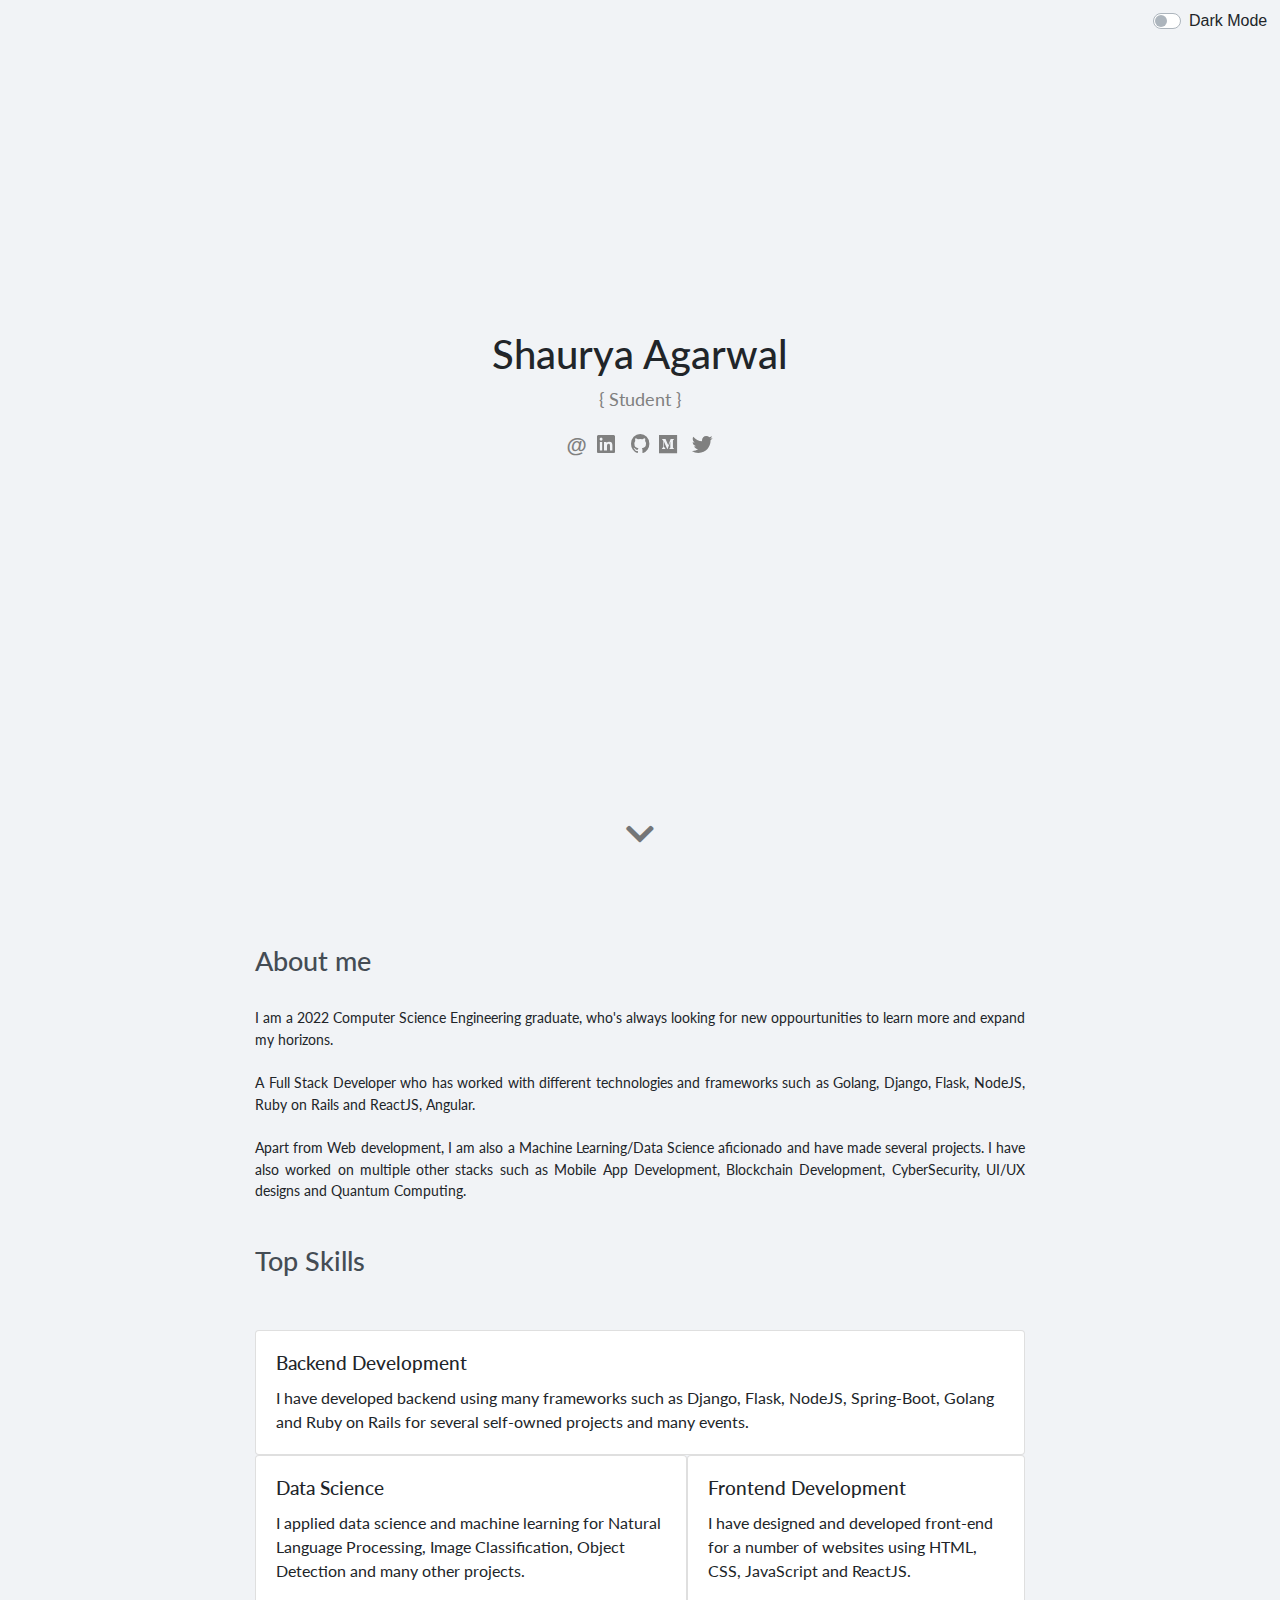
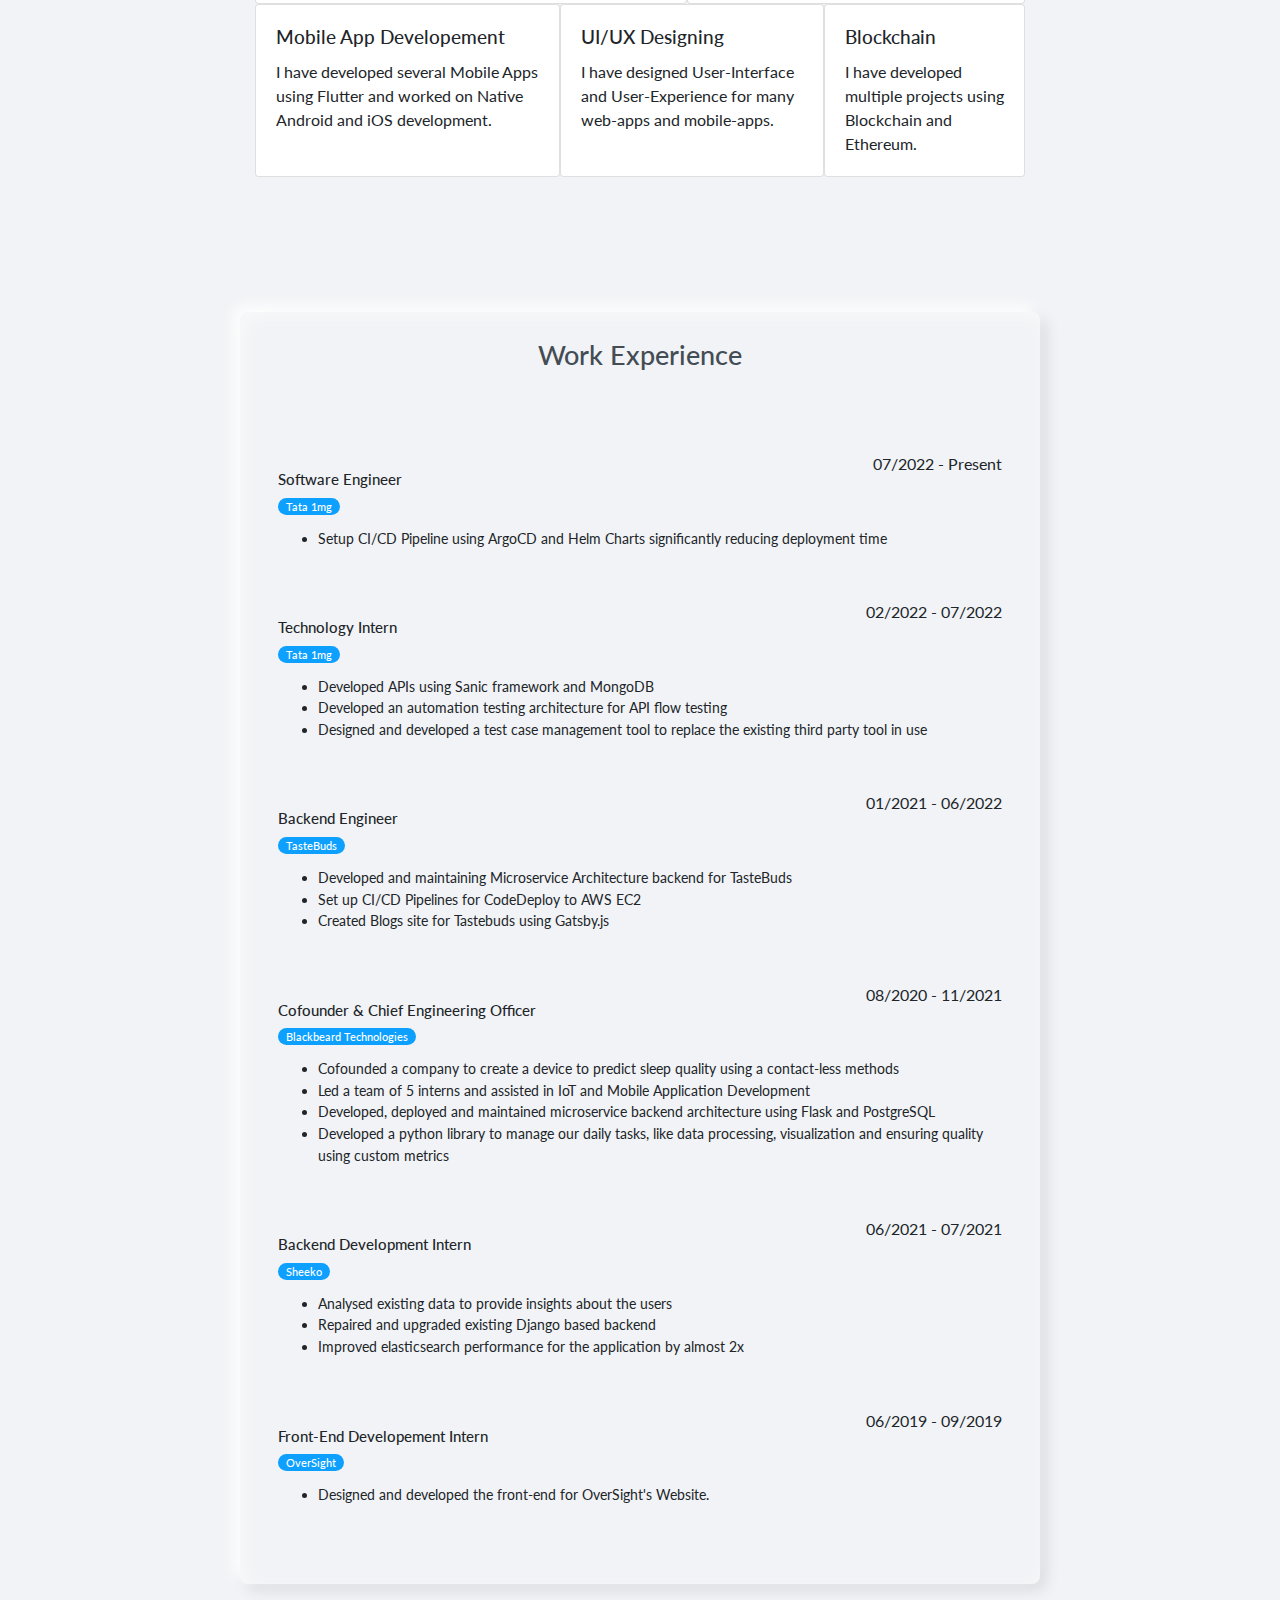
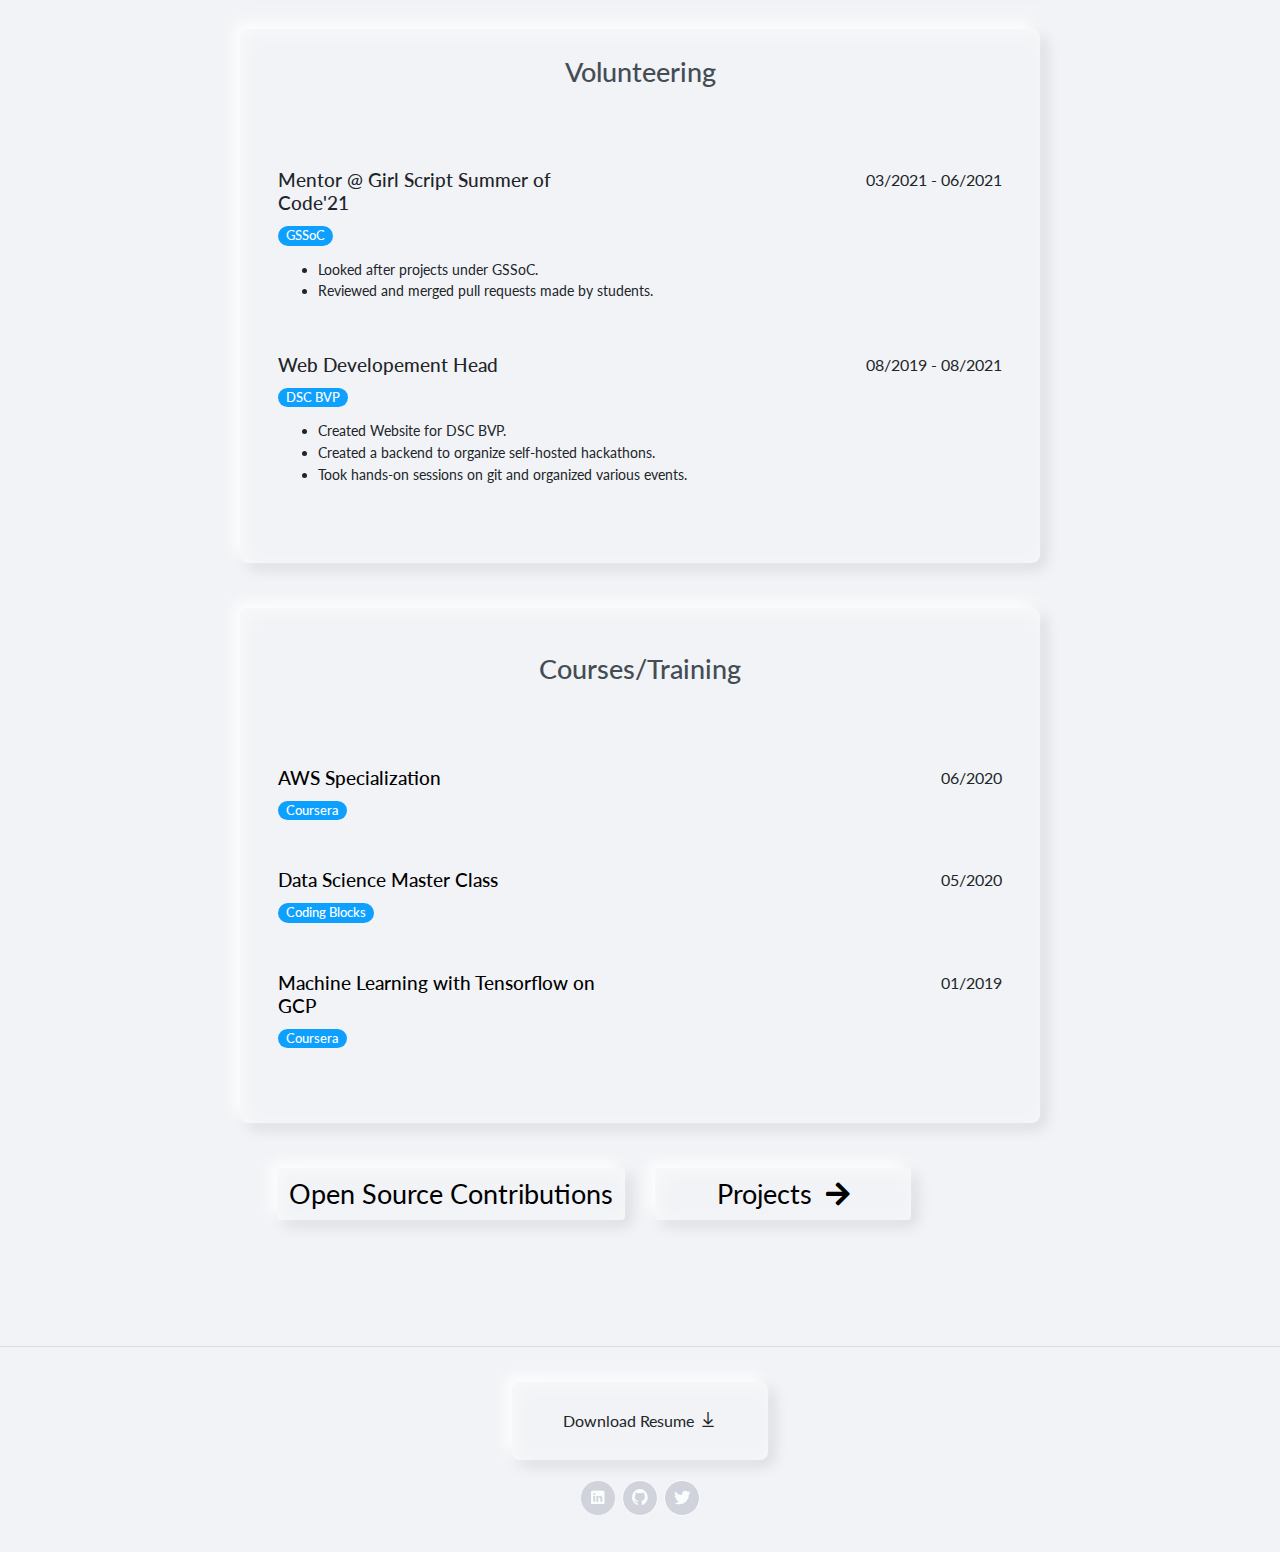
==== commit 50d8cf4c: "fix: spelling" ====
--- a/index.html
+++ b/index.html
@@ -208,7 +208,8 @@
                         <div class="col-md-6"><span class="period">07/2022 - Present</span></div>
                     </div>
                     <ul style="font-size: 0.9em;">
-                        <li>Setup CI/CD Pipeline using ArgoCD and Helm Charts signifactly reducing deployment time<br />
+                        <li>Setup CI/CD Pipeline using ArgoCD and Helm Charts significantly reducing deployment
+                            time<br />
                         </li>
                     </ul>
                 </div>
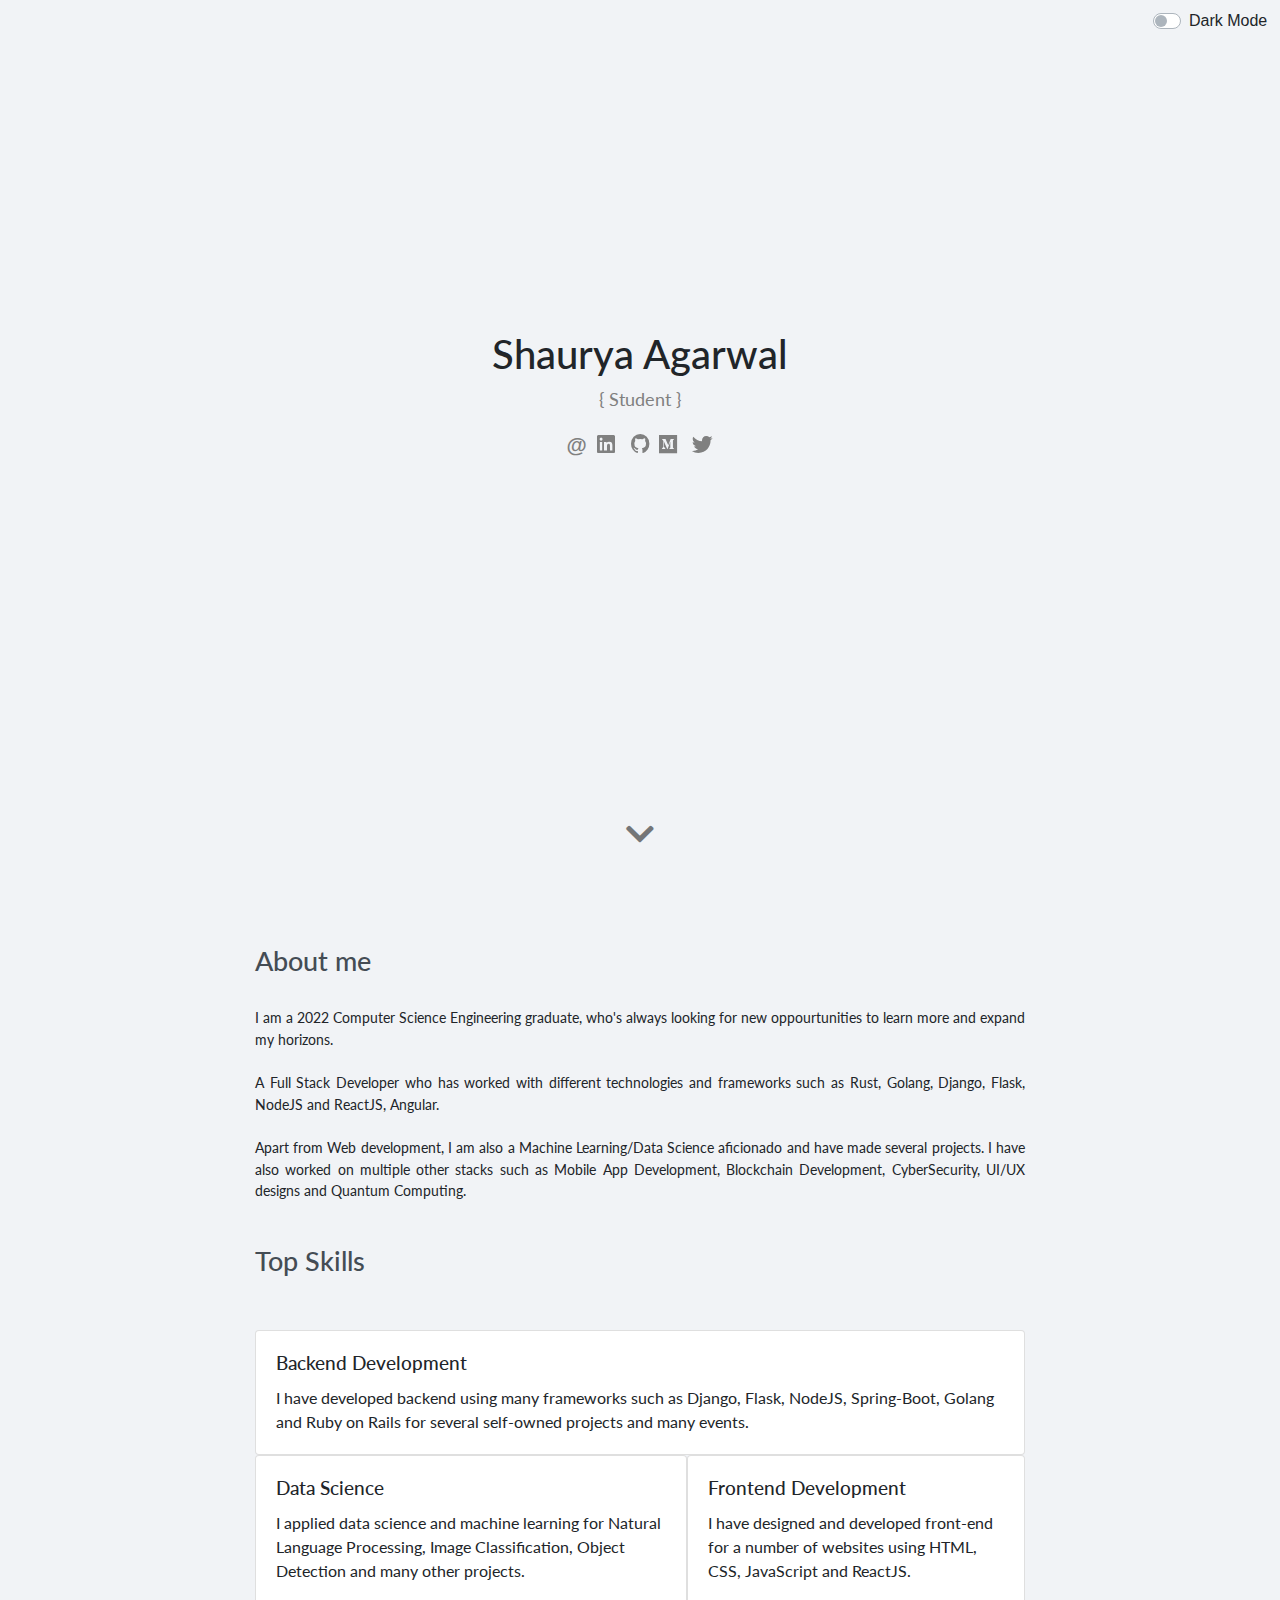
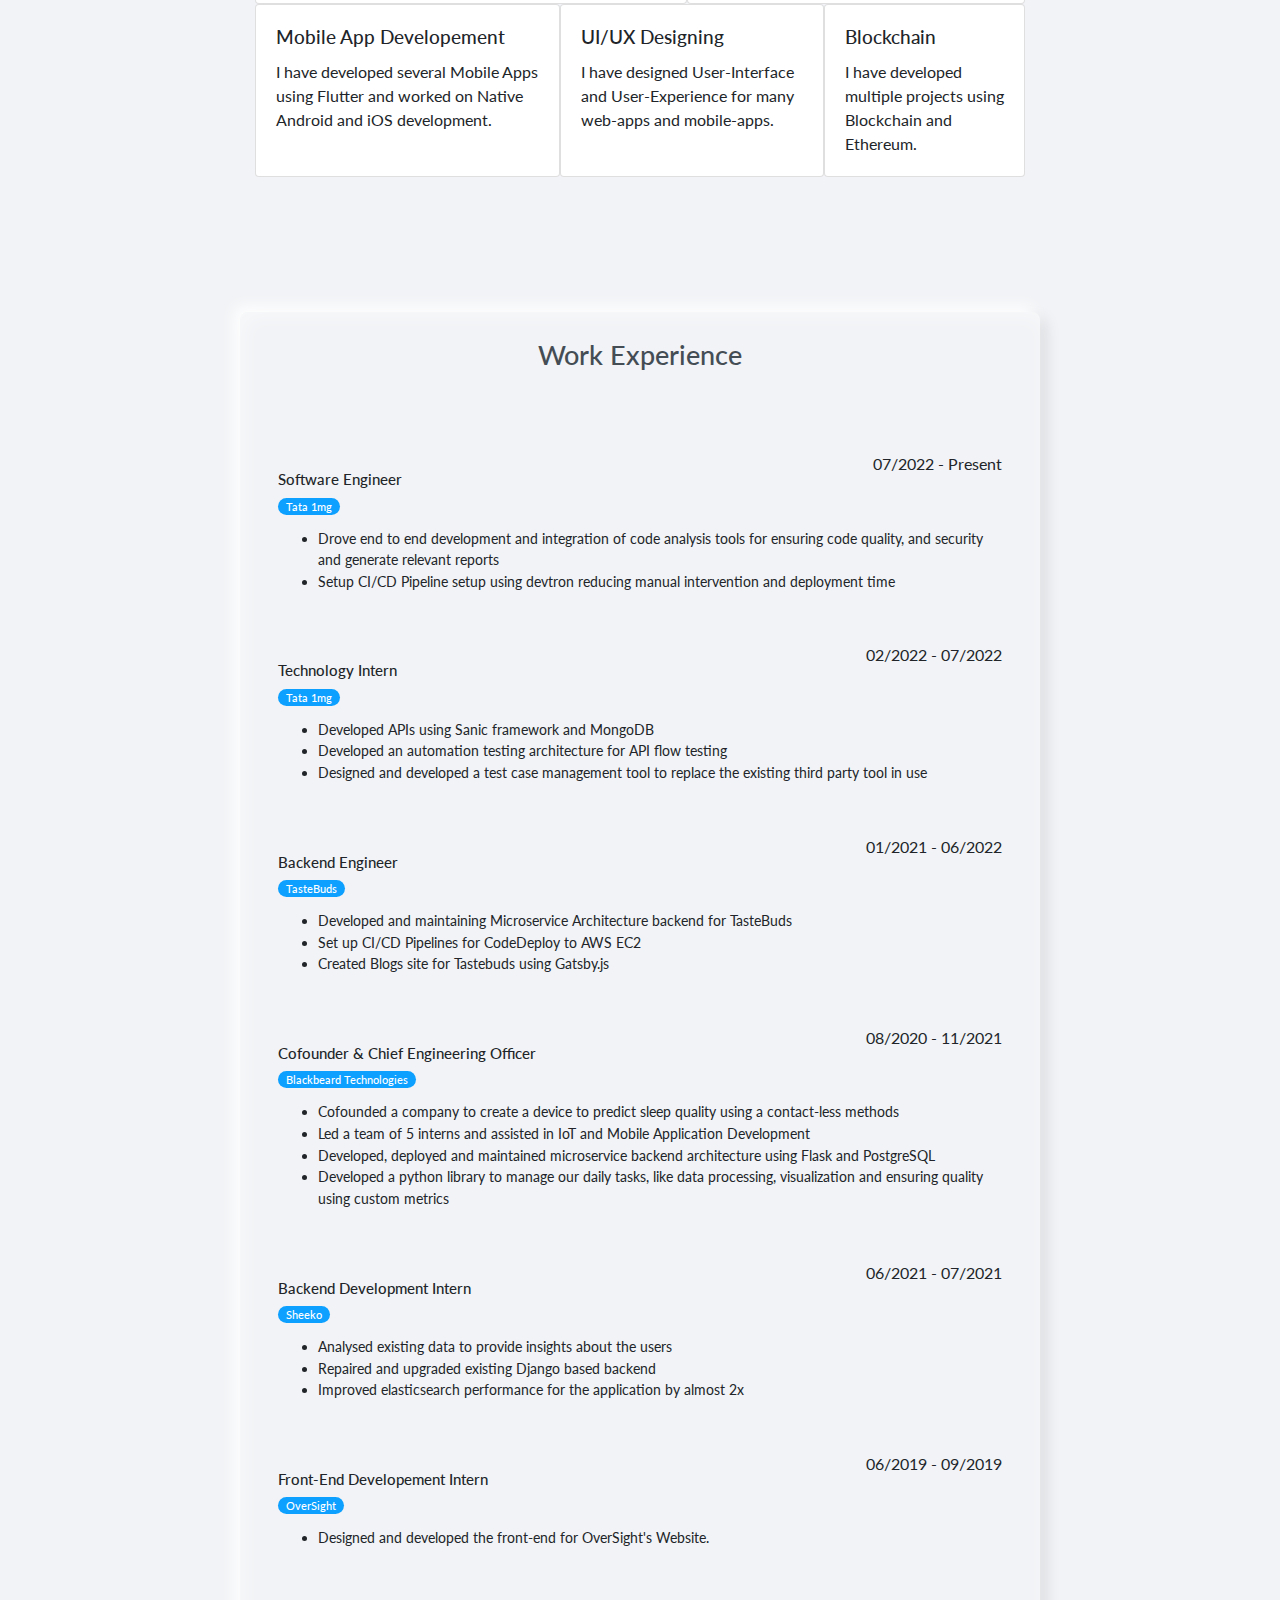
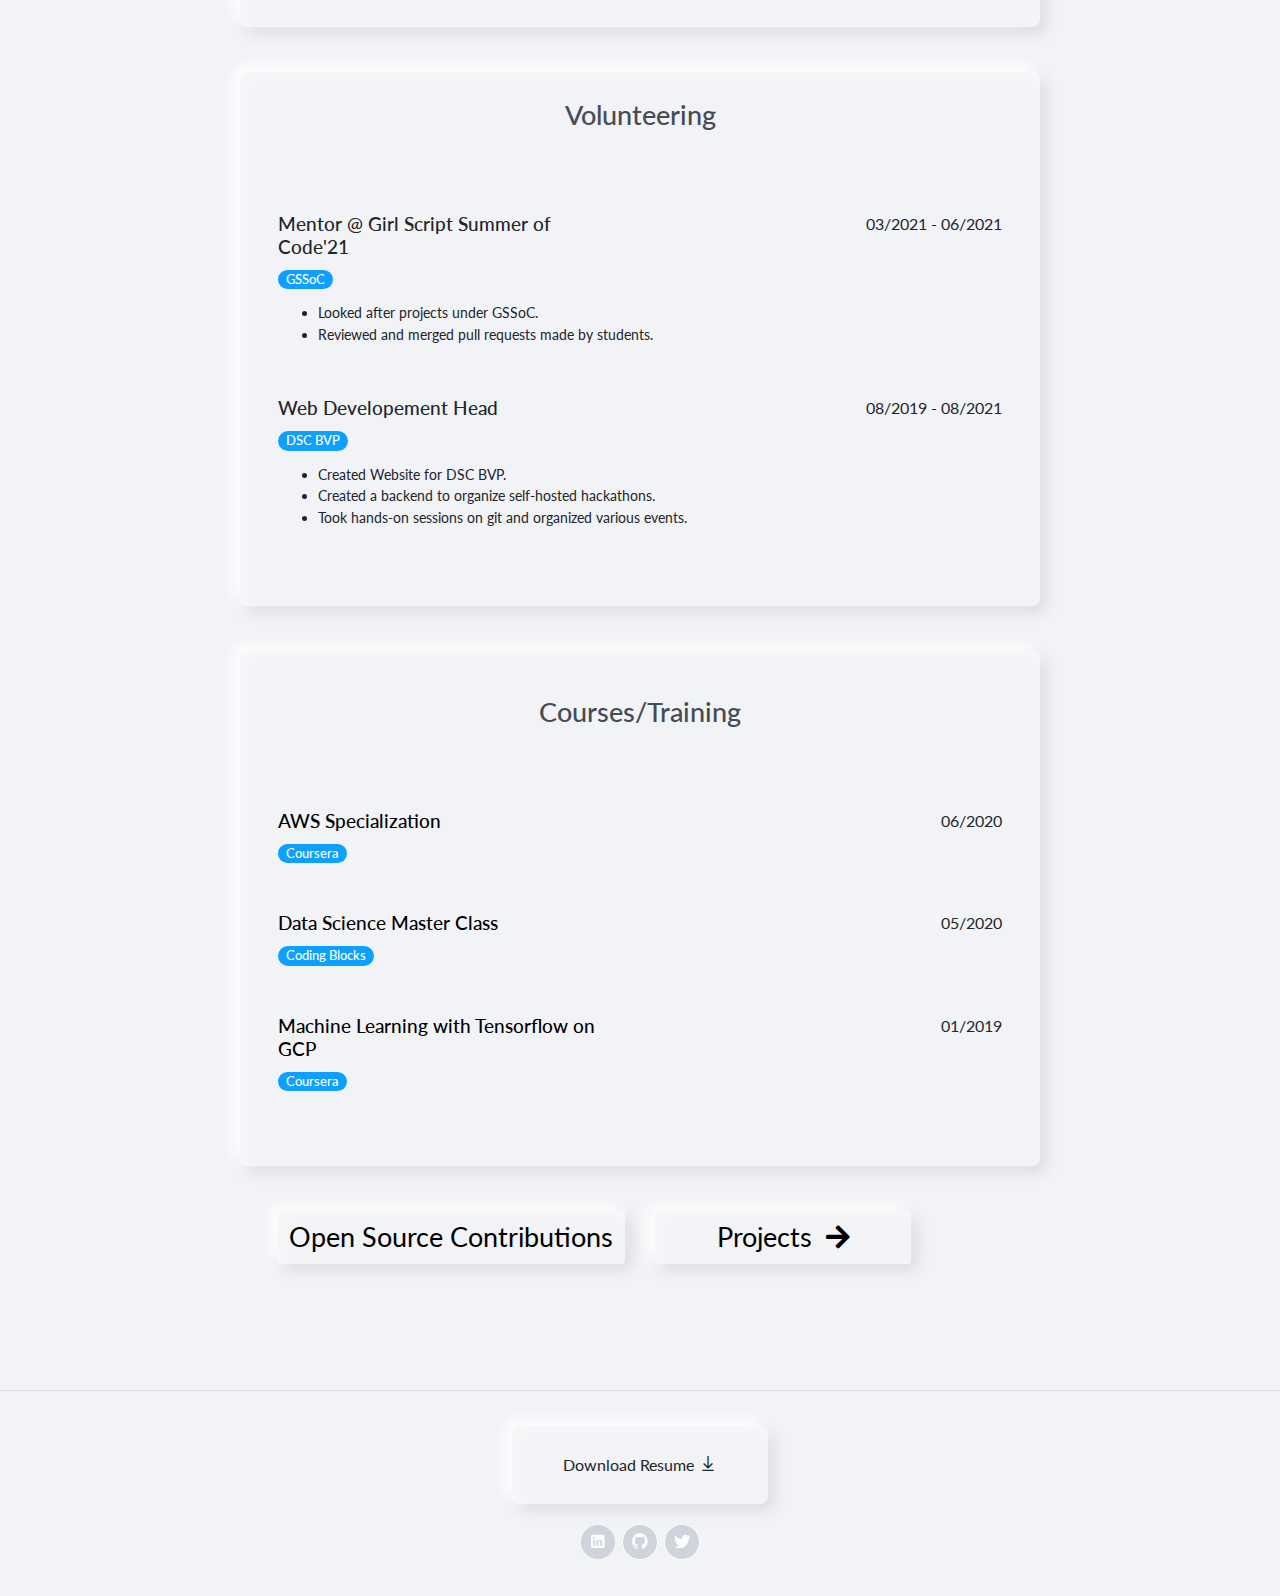
==== commit 3d7b7011: "chore: update resume, and details" ====
--- a/index.html
+++ b/index.html
@@ -108,7 +108,7 @@
                             new oppourtunities to learn more and expand my horizons.
                             <br><br>
                             A Full Stack Developer who has worked with different technologies and
-                            frameworks such as Golang, Django, Flask, NodeJS, Ruby on Rails and ReactJS, Angular.&nbsp;
+                            frameworks such as Rust, Golang, Django, Flask, NodeJS and ReactJS, Angular.&nbsp;
                             <br><br>
                             Apart from Web development, I am also a Machine Learning/Data Science aficionado and
                             have made several projects. I have also worked on multiple other stacks
@@ -208,9 +208,8 @@
                         <div class="col-md-6"><span class="period">07/2022 - Present</span></div>
                     </div>
                     <ul style="font-size: 0.9em;">
-                        <li>Setup CI/CD Pipeline using ArgoCD and Helm Charts significantly reducing deployment
-                            time<br />
-                        </li>
+                        <li>Drove end to end development and integration of code analysis tools for ensuring code quality, and security and generate relevant reports<br /></li>
+                        <li>Setup CI/CD Pipeline setup using devtron reducing manual intervention and deployment time<br /></li>
                     </ul>
                 </div>
                 <div class="item" style="font-family: Lato, sans-serif;">
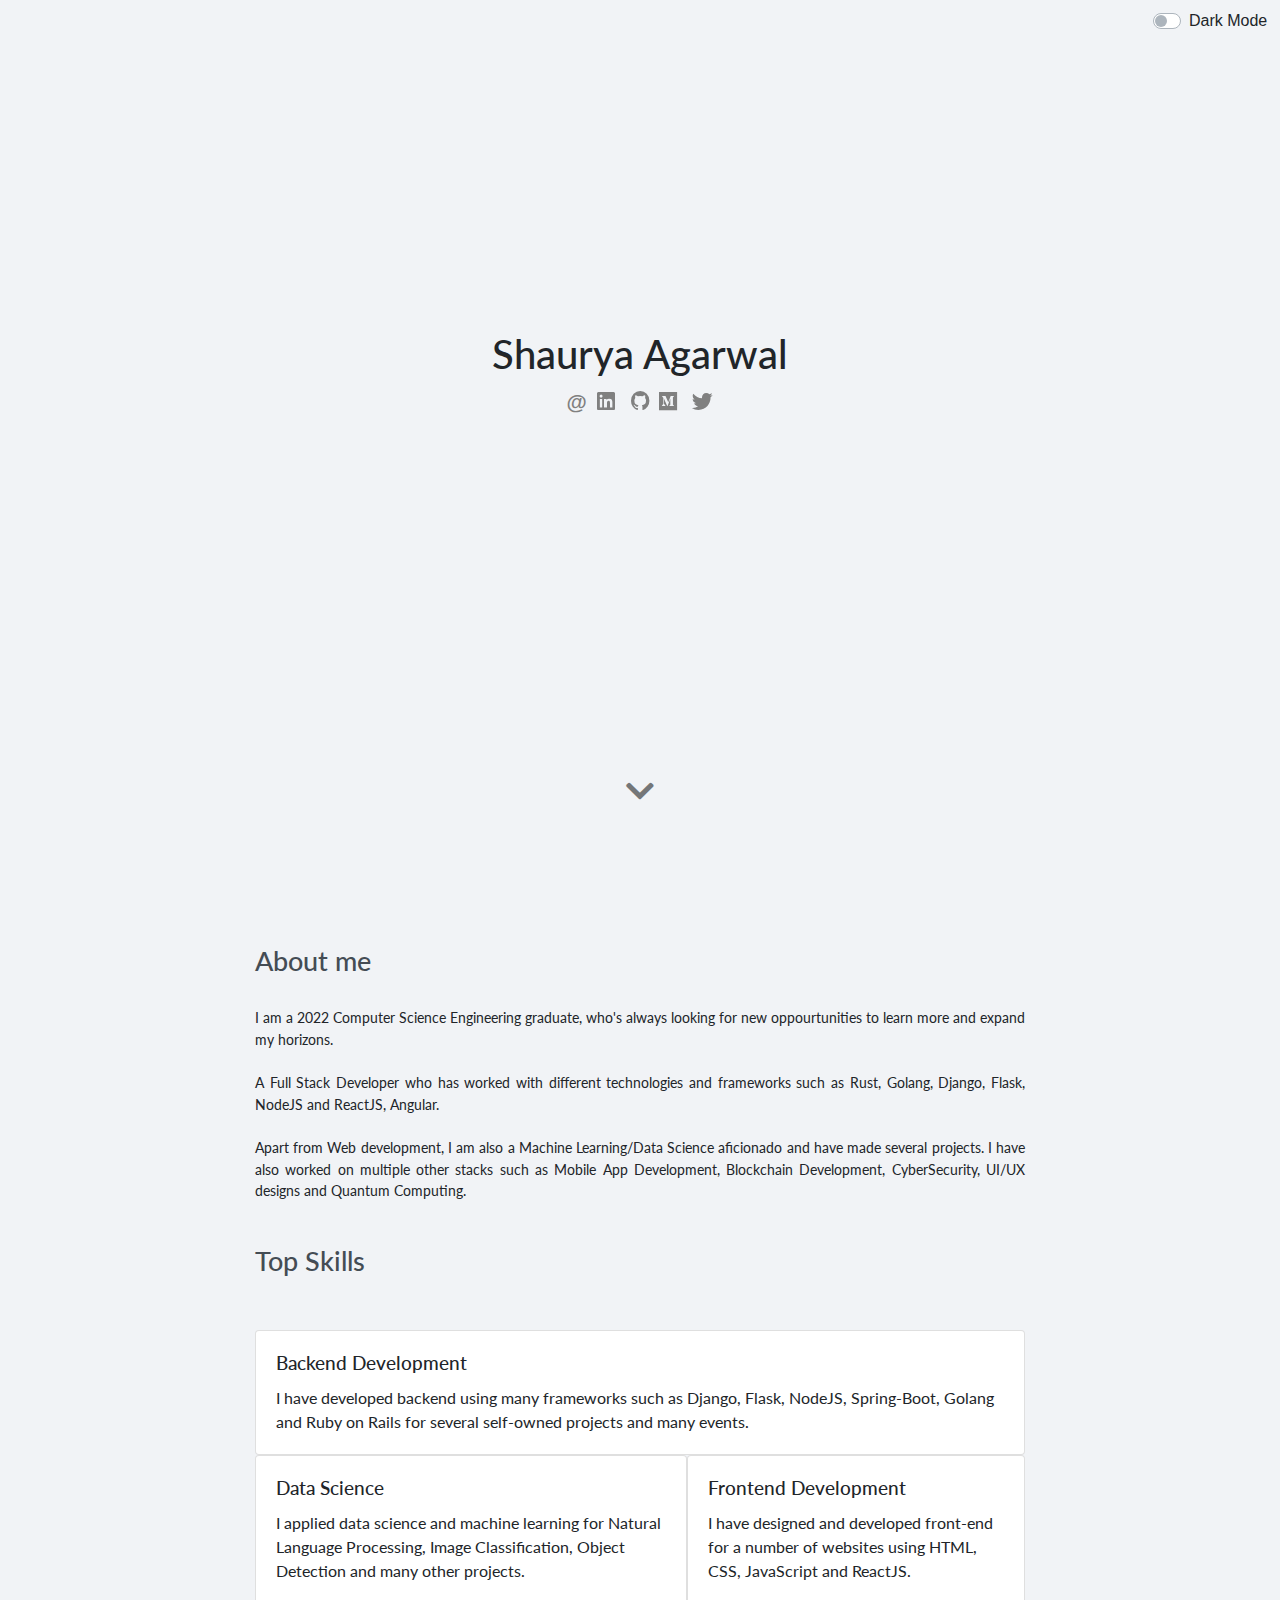
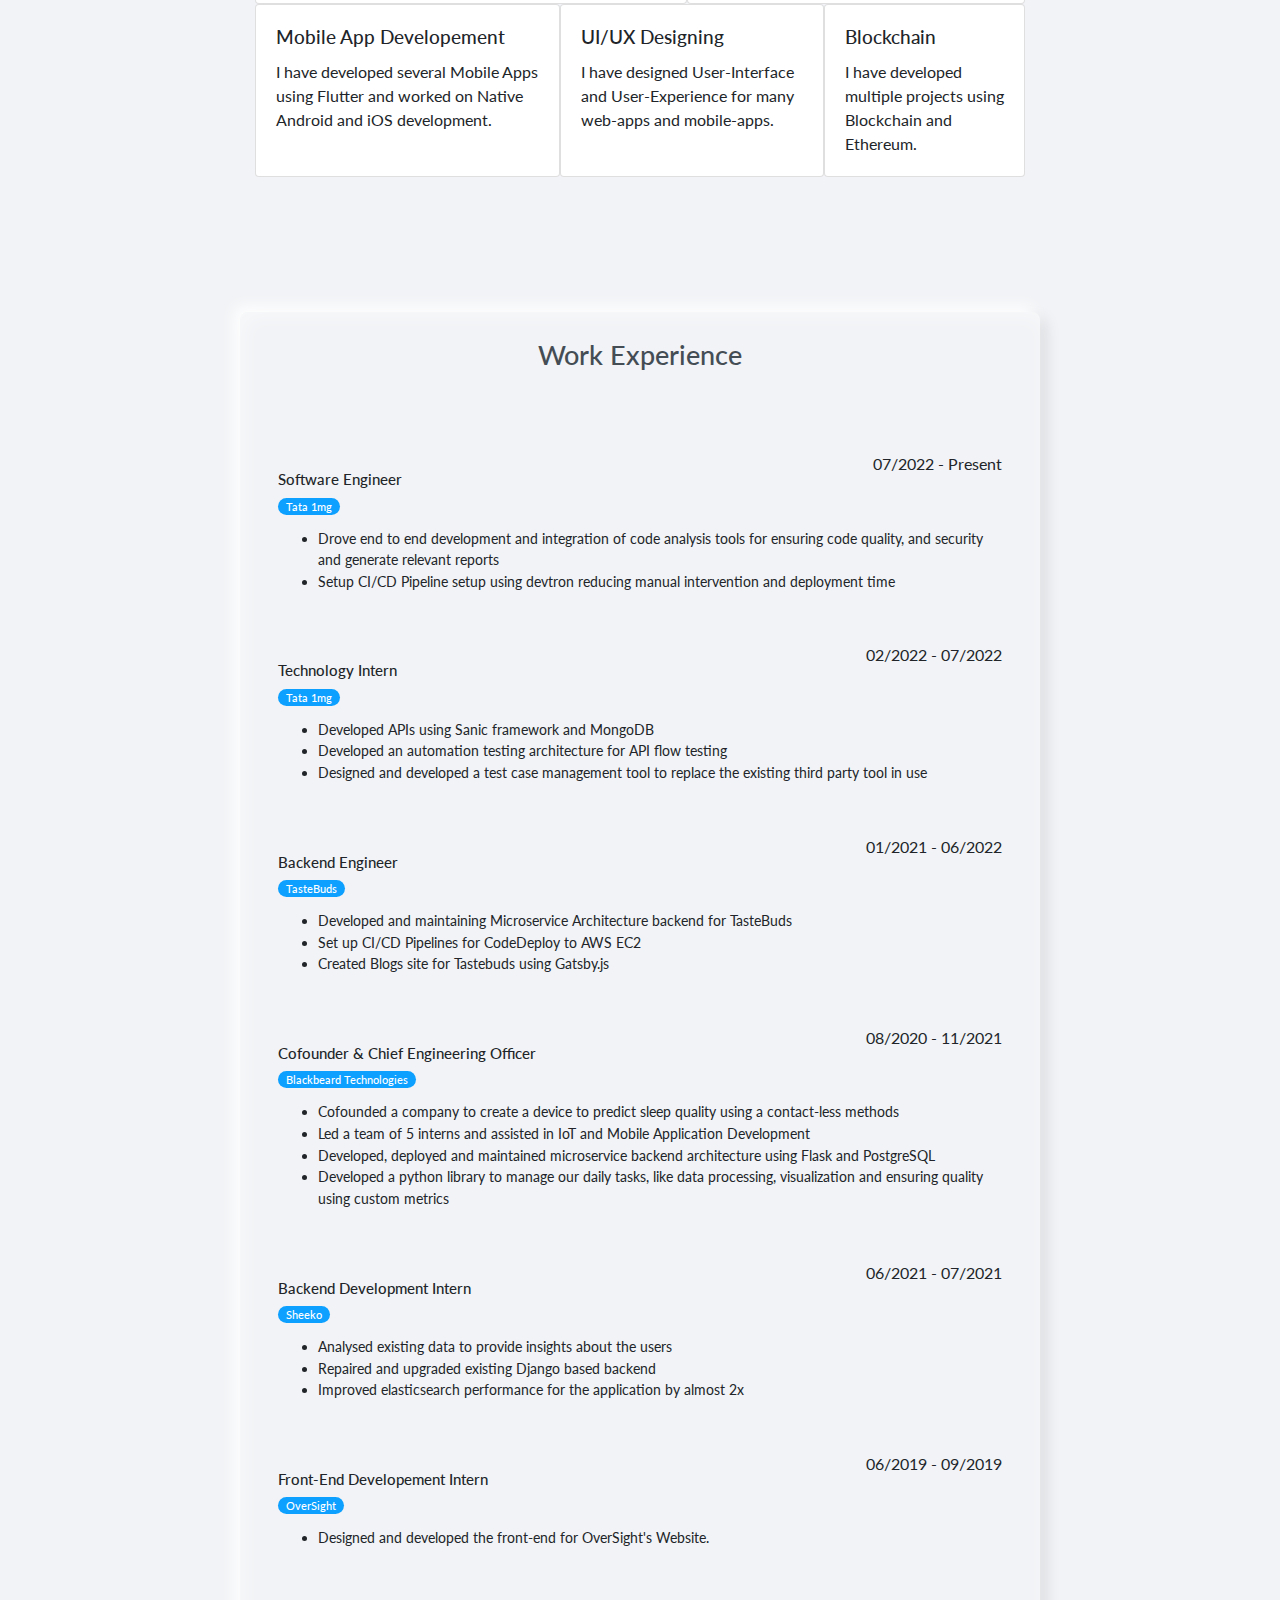
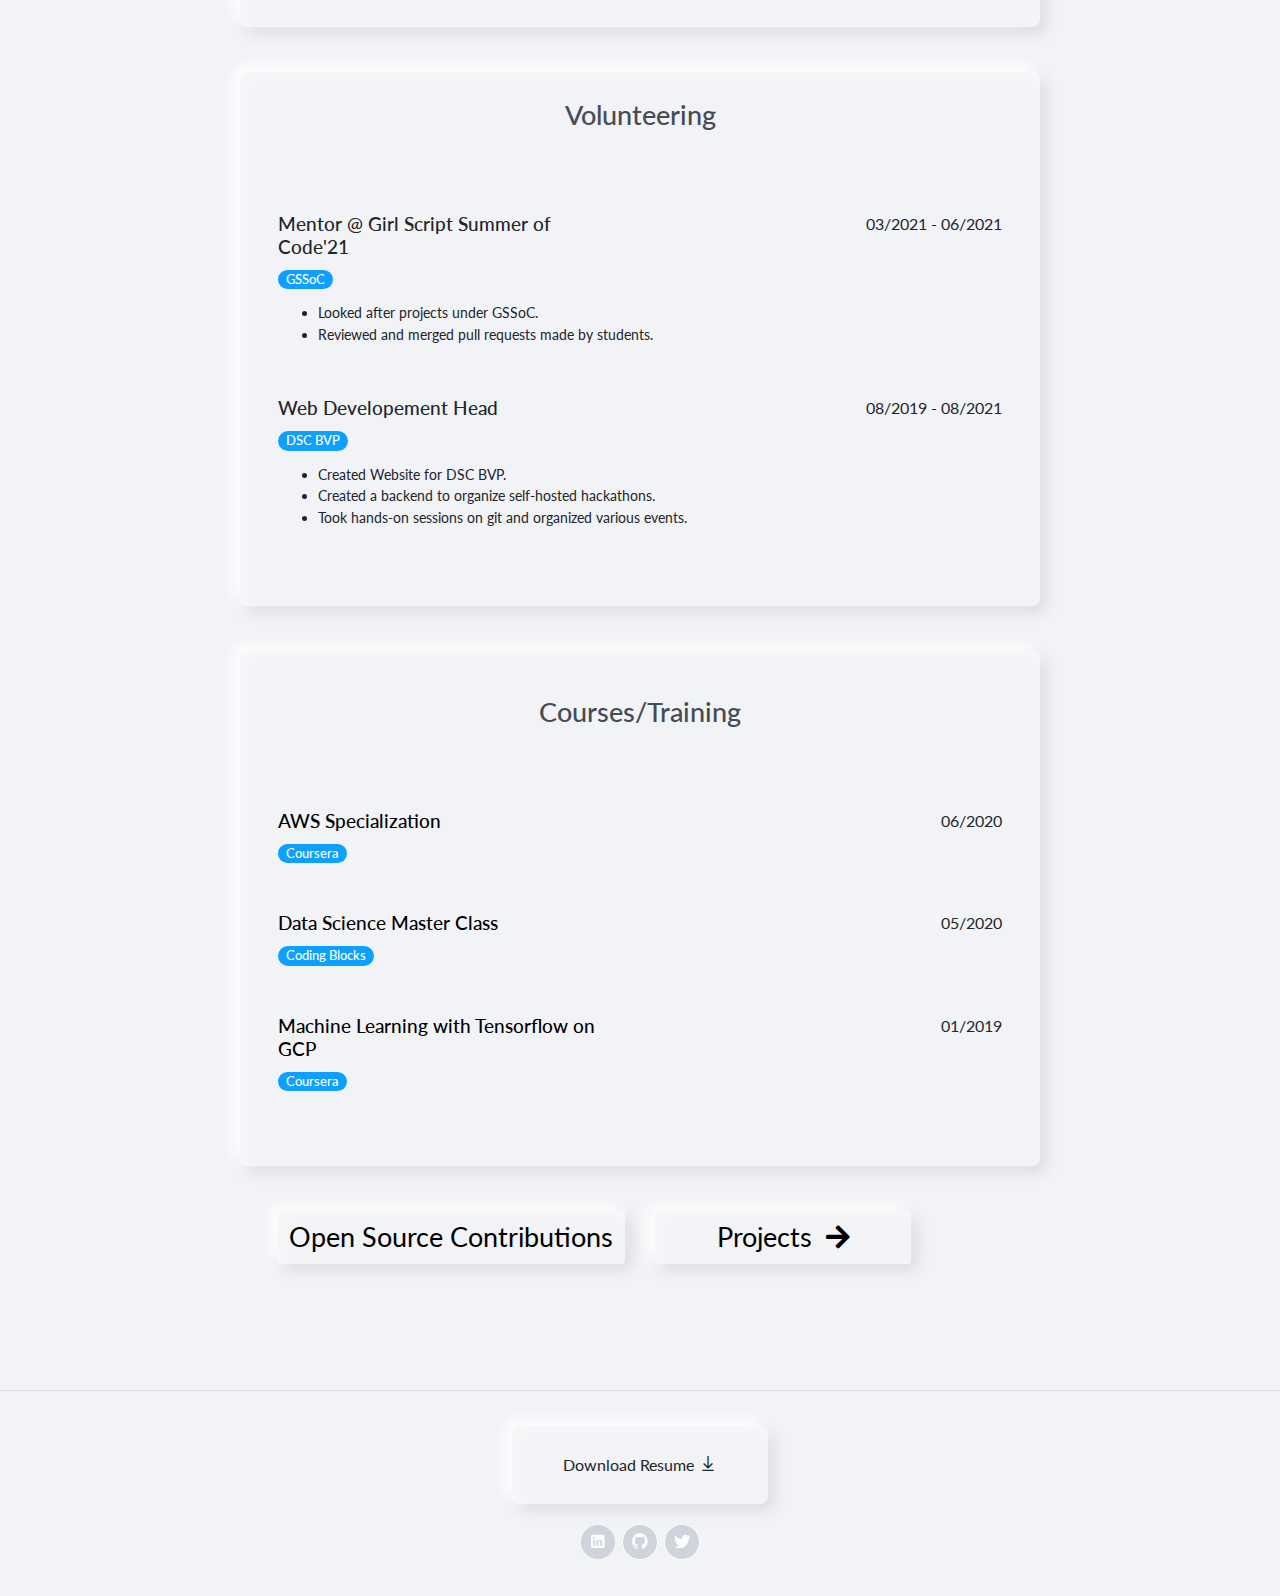
==== commit 568a5012: "chore: remove 'Student' from tagline" ====
--- a/index.html
+++ b/index.html
@@ -68,7 +68,6 @@
                         <div class="row">
                             <div class="col offset-md-0 text-center" style="margin-top: 0;">
                                 <h1 style="font-family: Lato, sans-serif;font-size: 2.5em;">Shaurya Agarwal</h1>
-                                <p style="color: grey;font-family: Lato, sans-serif;font-size: 1.12em;">{ Student }</p>
                                 <p style="font-size: 1.3em;"><a href="mailto:shauryaag14@gmail.com"
                                         style="margin-right: 10px;color: grey;"><strong>@</strong></a><a
                                         href="https://www.linkedin.com/in/shauryaag/"><i class="fab fa-linkedin"
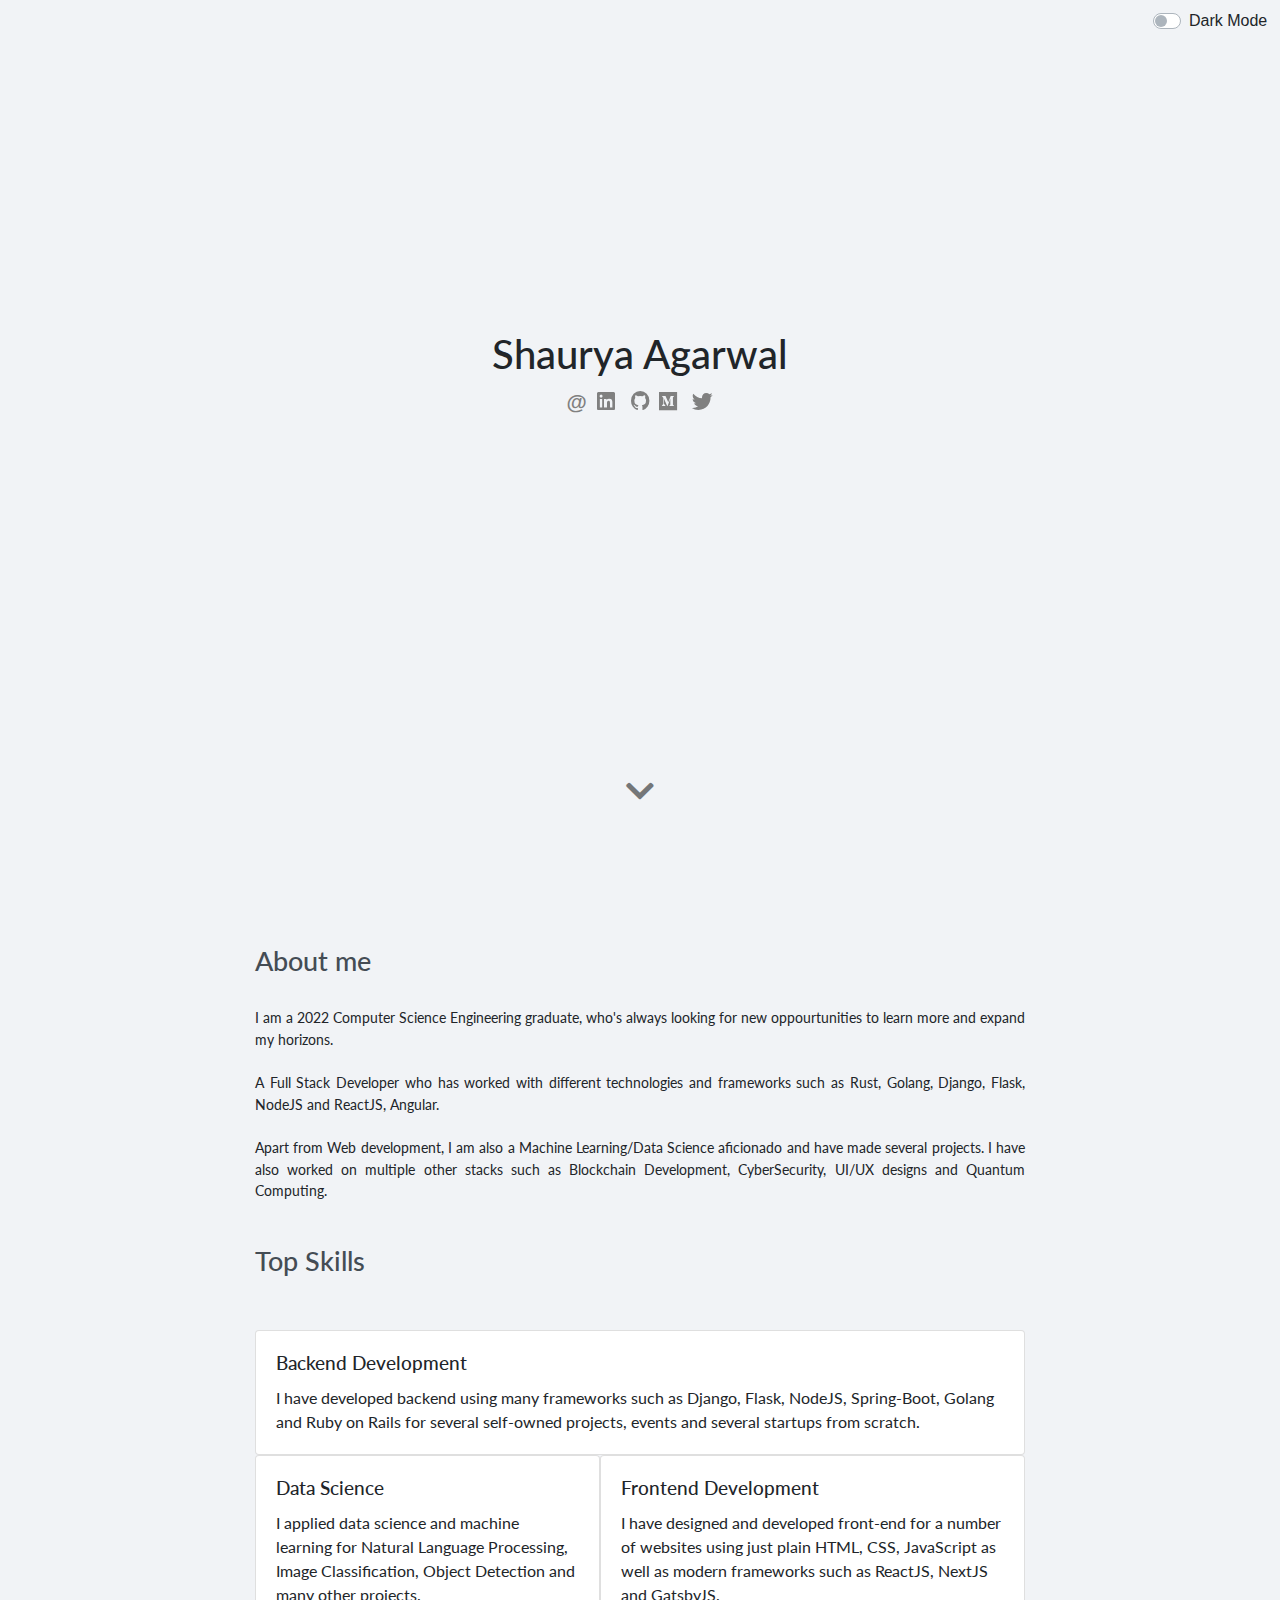
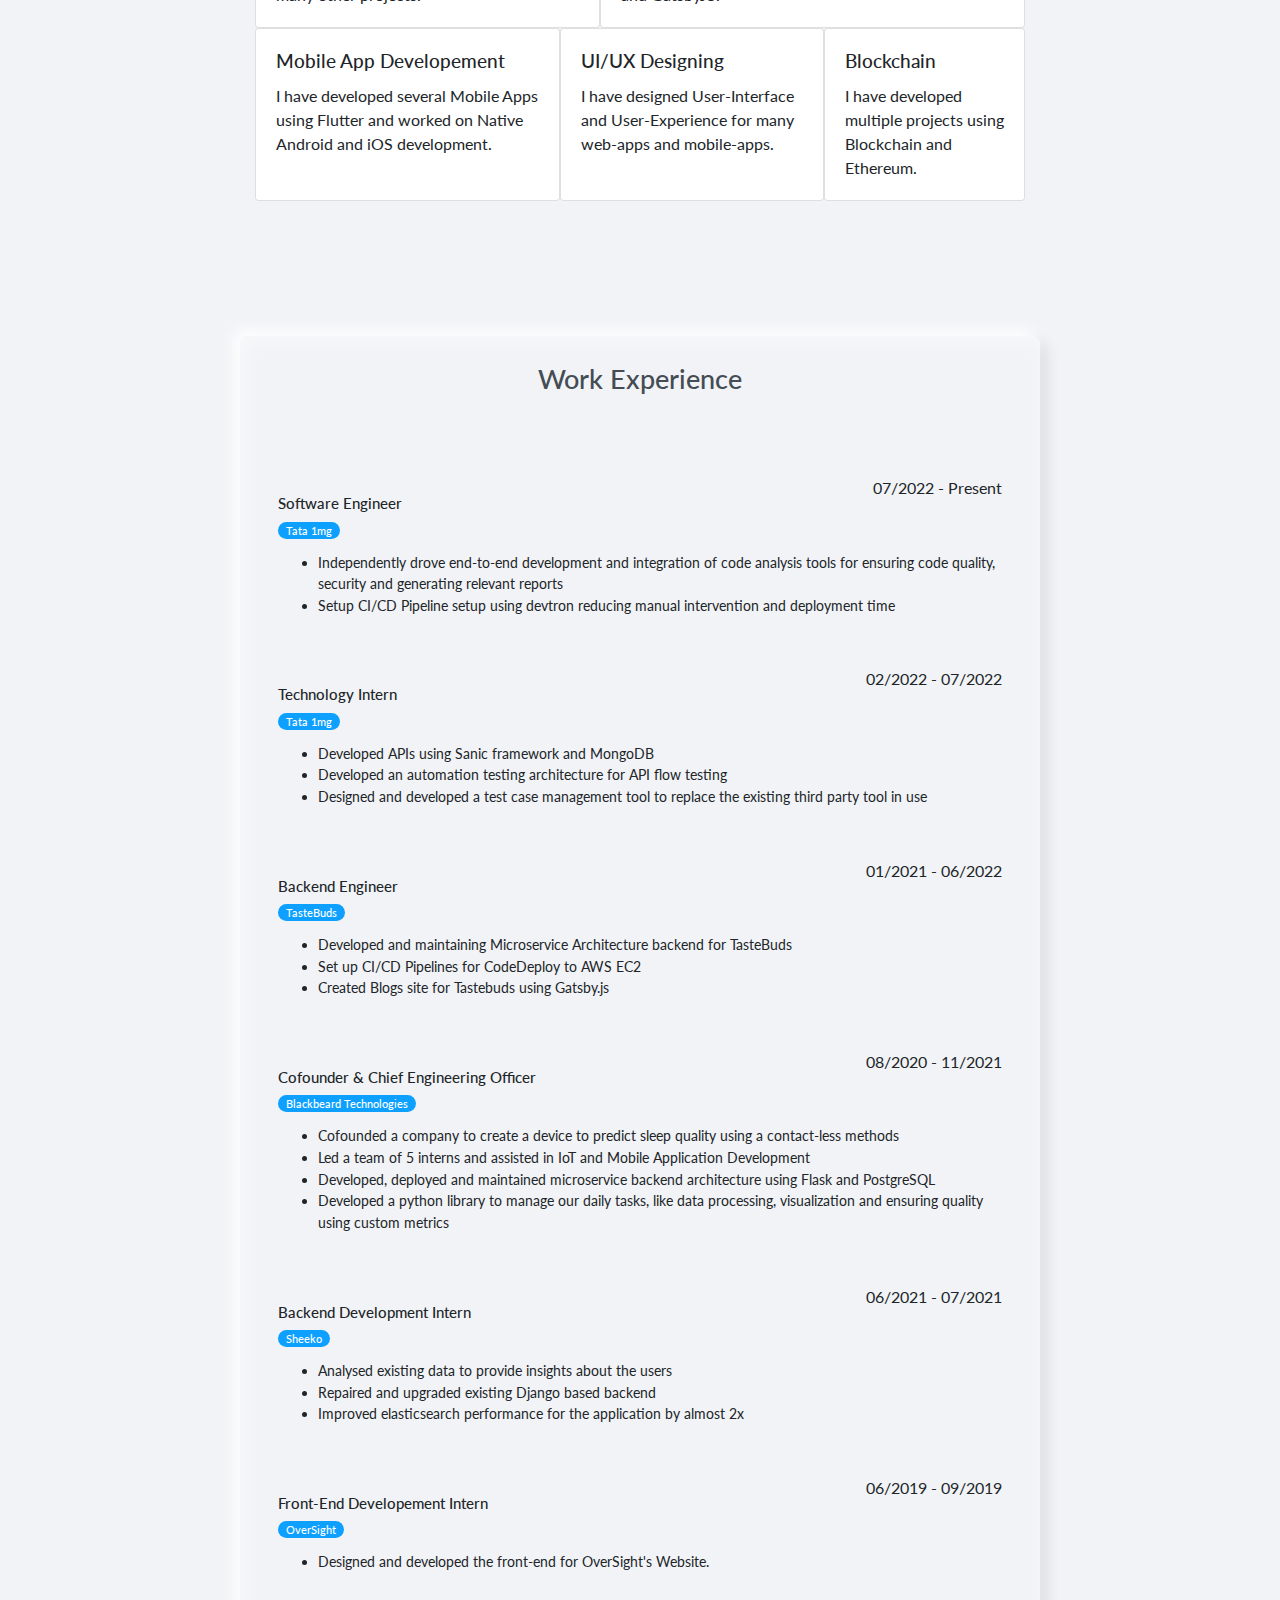
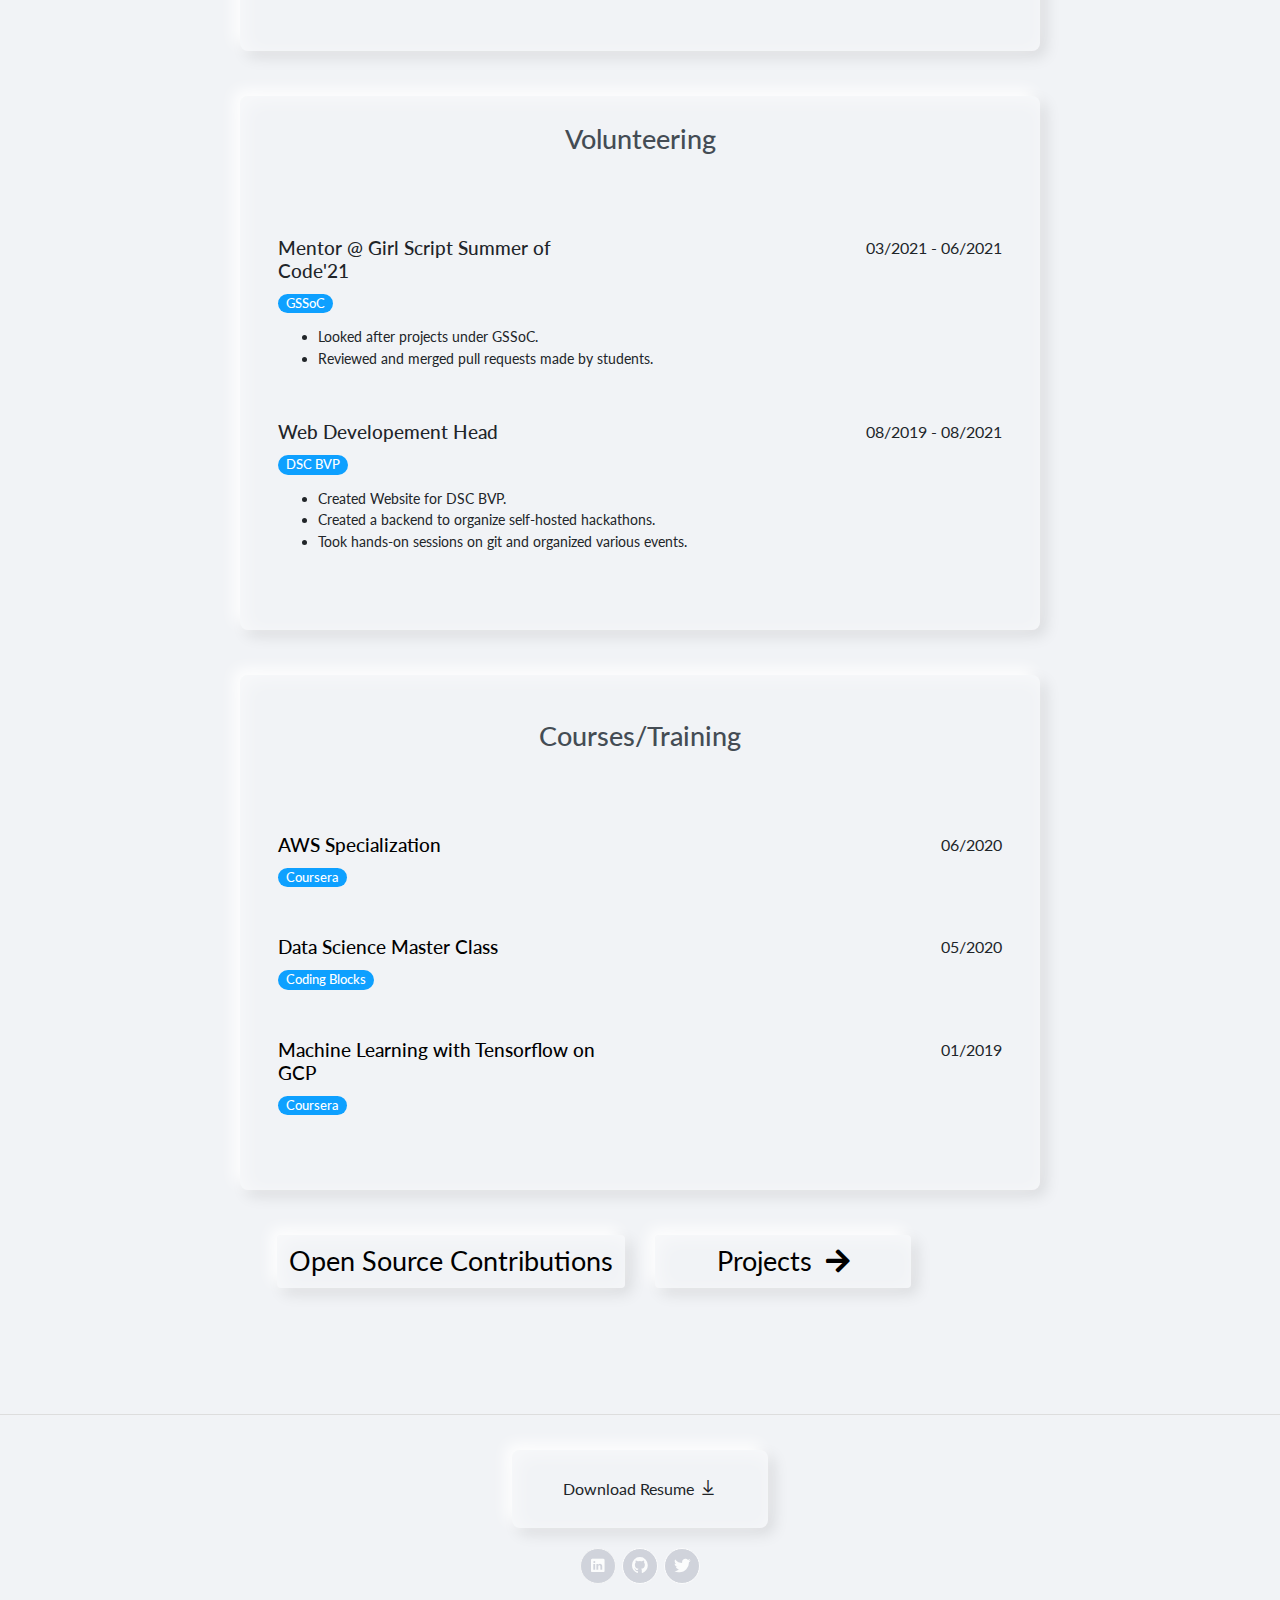
==== commit 08af3659: "chore: update resume and details" ====
--- a/index.html
+++ b/index.html
@@ -111,7 +111,7 @@
                             <br><br>
                             Apart from Web development, I am also a Machine Learning/Data Science aficionado and
                             have made several projects. I have also worked on multiple other stacks
-                            such as Mobile App Development, Blockchain Development, CyberSecurity, UI/UX designs and
+                            such as Blockchain Development, CyberSecurity, UI/UX designs and
                             Quantum Computing.
                             <br>
                         </p>
@@ -137,7 +137,7 @@
                                         <h4 class="card-title" style="font-size: 1.2em;">Backend Development</h4>
                                         <p class="card-text" style="font-size: 1em;">I have developed backend using many
                                             frameworks such as Django, Flask, NodeJS, Spring-Boot, Golang and Ruby on
-                                            Rails for several self-owned projects and many events.</p>
+                                            Rails for several self-owned projects, events and several startups from scratch.</p>
                                     </div>
                                 </div>
                             </div>
@@ -154,7 +154,8 @@
                                     <div class="card-body">
                                         <h4 class="card-title" style="font-size: 1.2em;">Frontend Development</h4>
                                         <p class="card-text" style="font-size: 1em;">I have designed and developed
-                                            front-end for a number of websites using HTML, CSS, JavaScript and ReactJS.
+                                            front-end for a number of websites using just plain HTML, CSS, JavaScript 
+                                            as well as modern frameworks such as ReactJS, NextJS and GatsbyJS.
                                         </p>
                                     </div>
                                 </div>
@@ -207,7 +208,8 @@
                         <div class="col-md-6"><span class="period">07/2022 - Present</span></div>
                     </div>
                     <ul style="font-size: 0.9em;">
-                        <li>Drove end to end development and integration of code analysis tools for ensuring code quality, and security and generate relevant reports<br /></li>
+                        <li>Independently drove end-to-end development and integration of code analysis tools for 
+                            ensuring code quality, security and generating relevant reports<br /></li>
                         <li>Setup CI/CD Pipeline setup using devtron reducing manual intervention and deployment time<br /></li>
                     </ul>
                 </div>
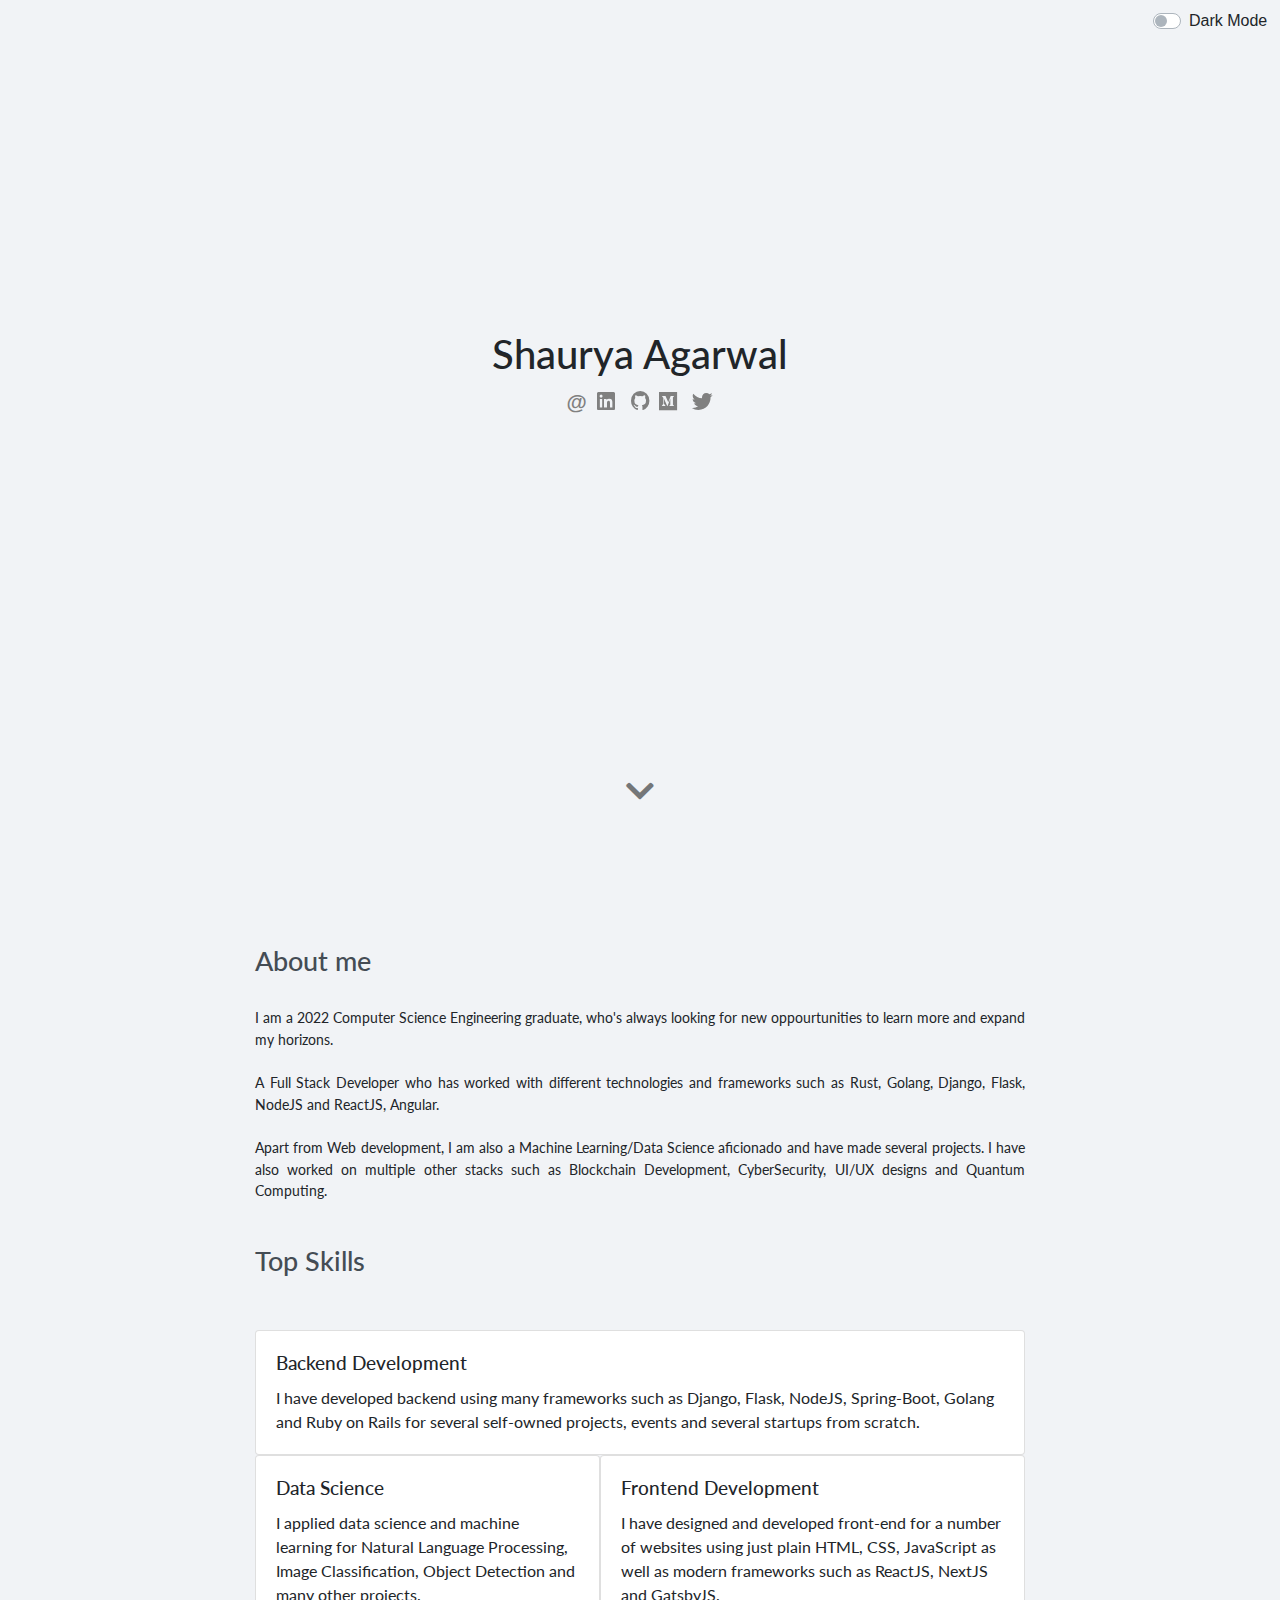
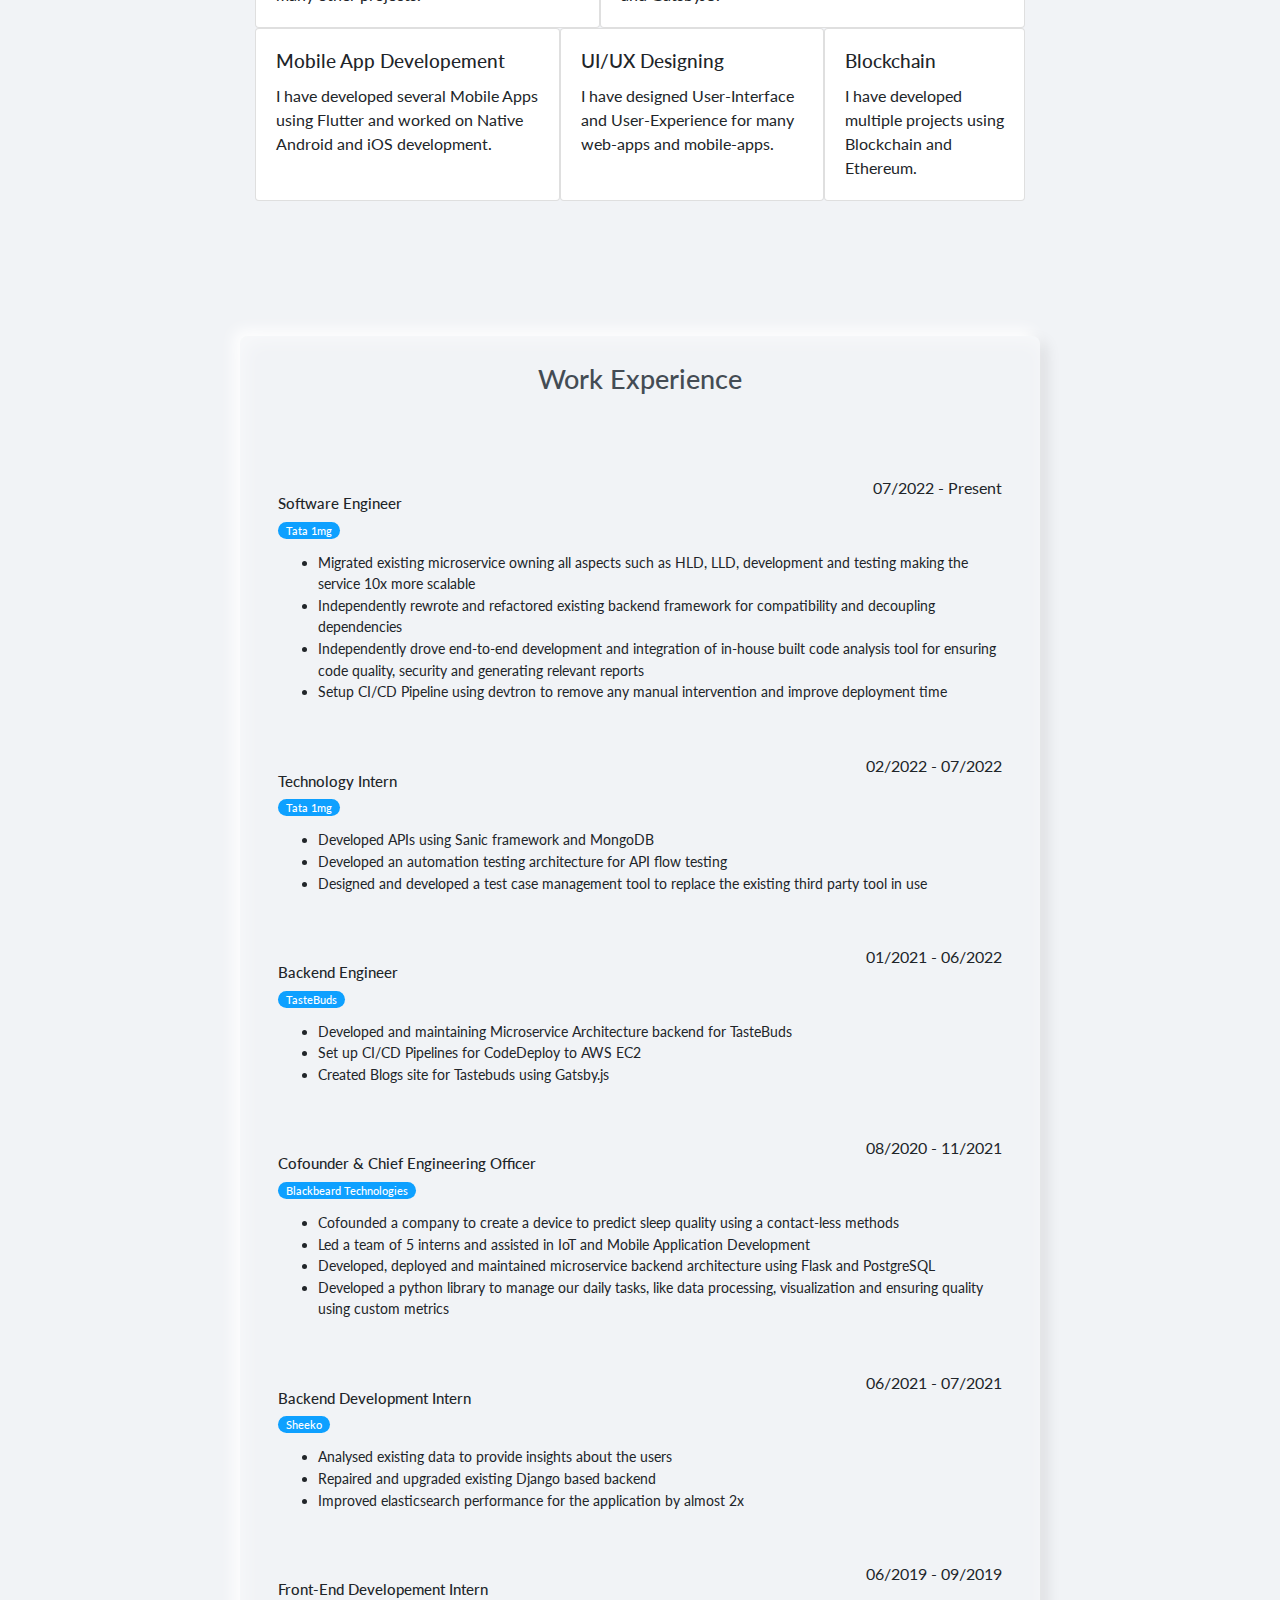
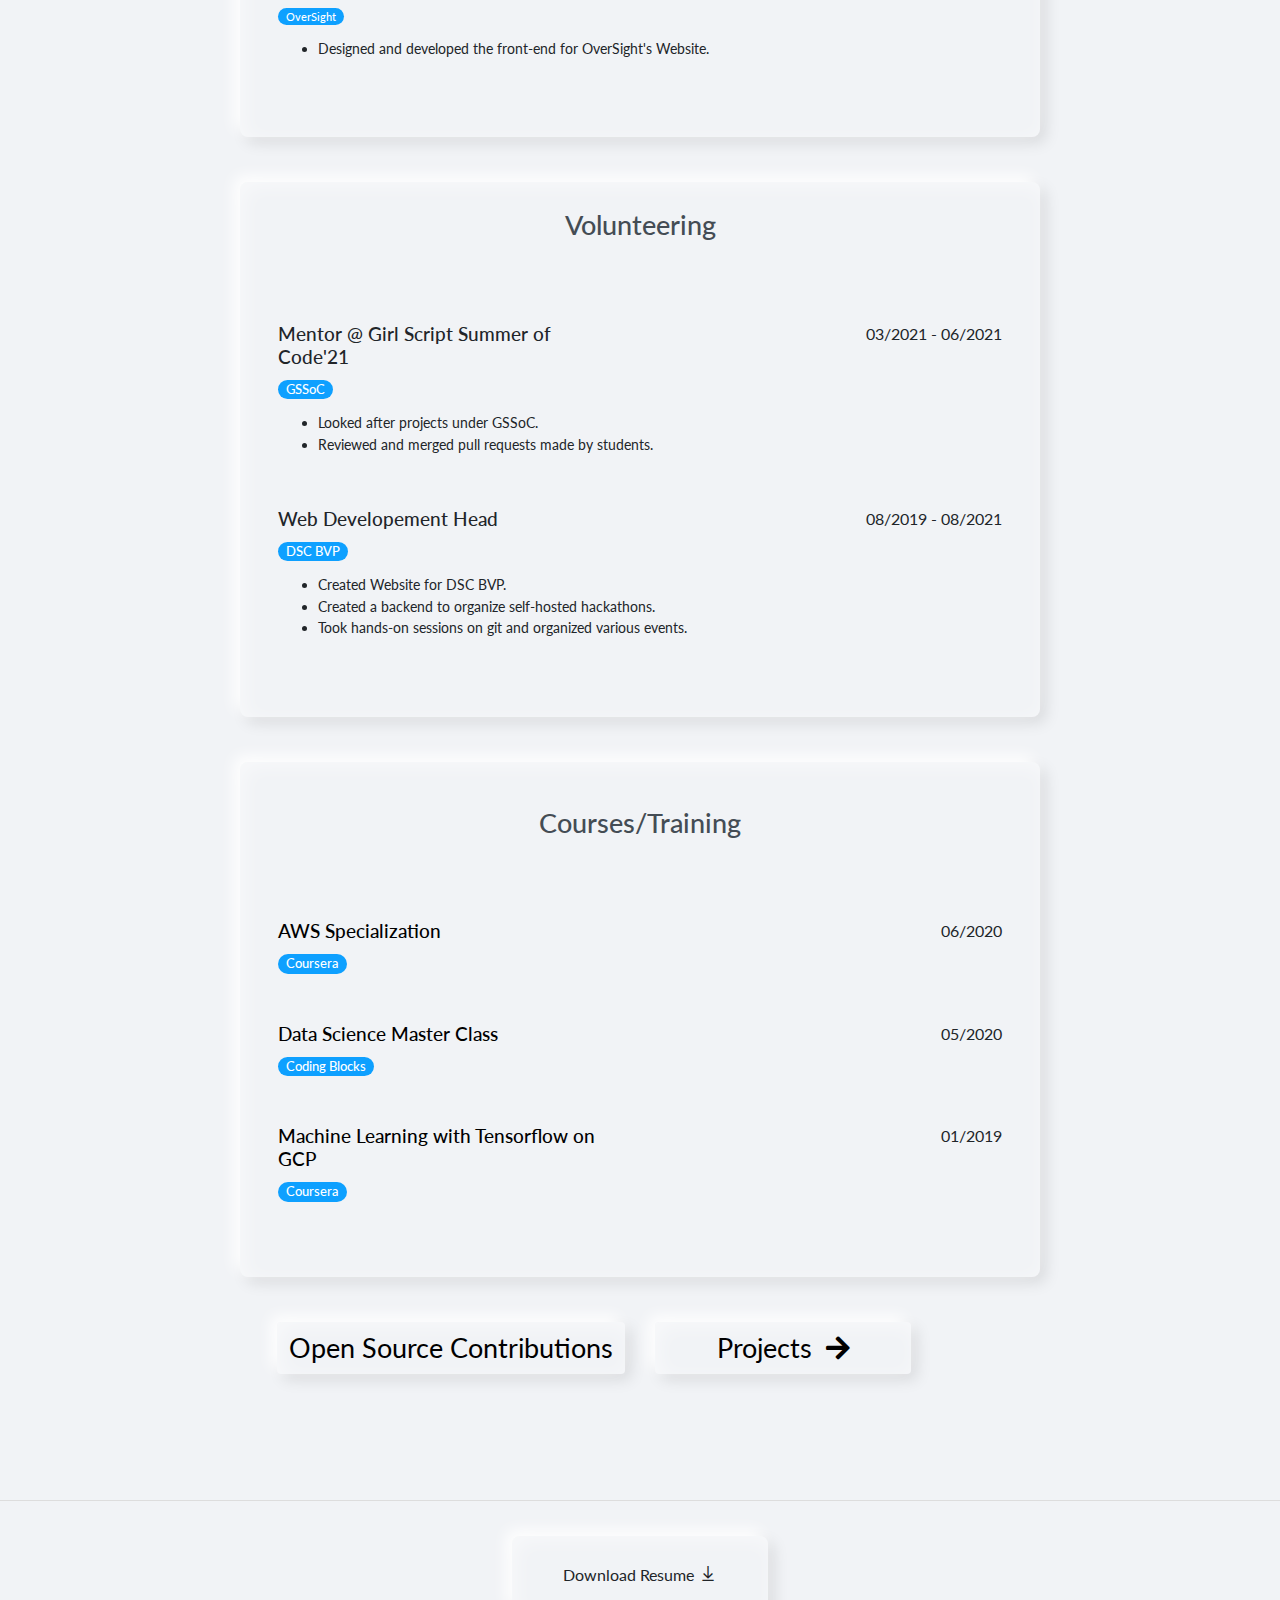
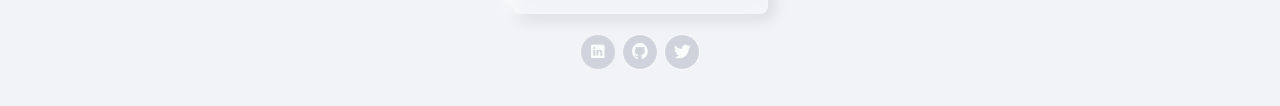
==== commit c59e2171: "chore: update details and resume" ====
--- a/index.html
+++ b/index.html
@@ -208,9 +208,12 @@
                         <div class="col-md-6"><span class="period">07/2022 - Present</span></div>
                     </div>
                     <ul style="font-size: 0.9em;">
-                        <li>Independently drove end-to-end development and integration of code analysis tools for 
-                            ensuring code quality, security and generating relevant reports<br /></li>
-                        <li>Setup CI/CD Pipeline setup using devtron reducing manual intervention and deployment time<br /></li>
+                        <li>Migrated existing microservice owning all aspects such as HLD, LLD, development and testing making the
+                            service 10x more scalable</li>
+                        <li>Independently rewrote and refactored existing backend framework for compatibility and decoupling dependencies</li>
+                        <li>Independently drove end-to-end development and integration of in-house built code analysis tool for ensuring code
+                            quality, security and generating relevant reports<br /></li>
+                        <li>Setup CI/CD Pipeline using devtron to remove any manual intervention and improve deployment time<br /></li>
                     </ul>
                 </div>
                 <div class="item" style="font-family: Lato, sans-serif;">
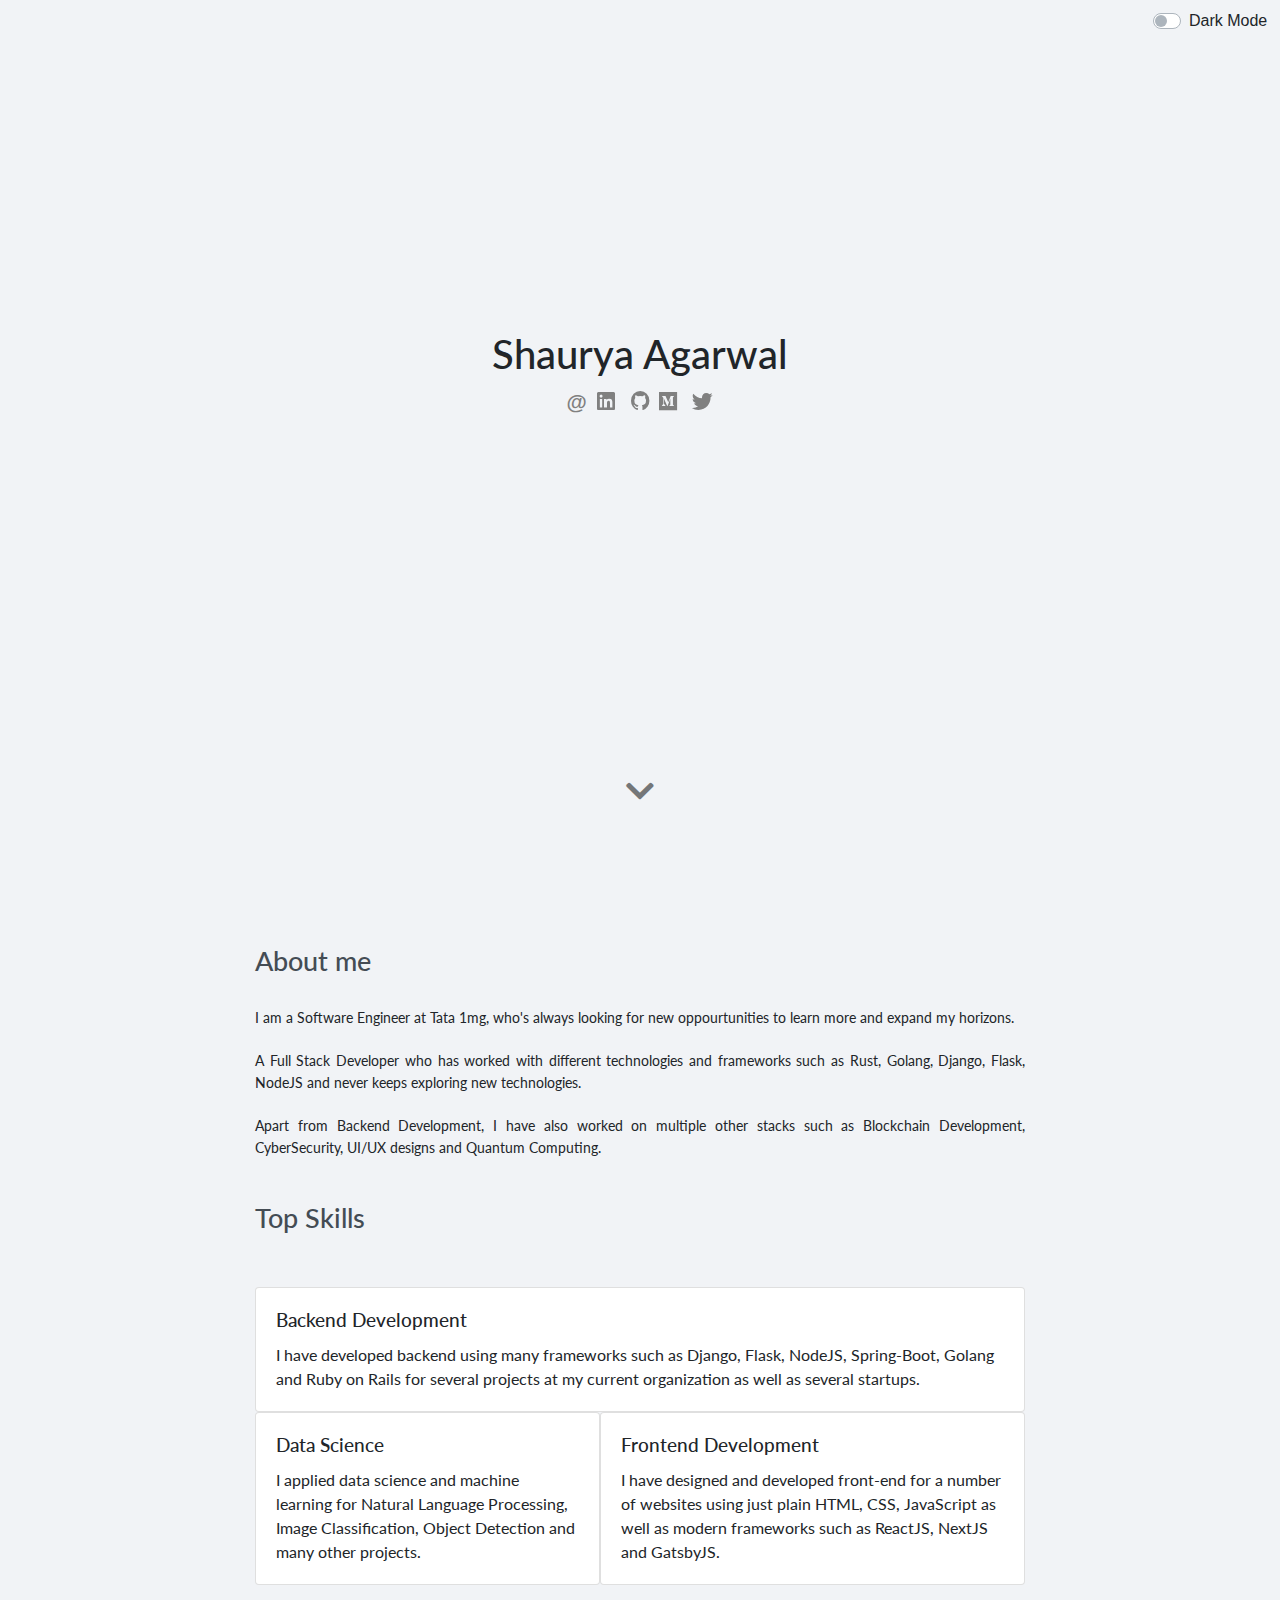
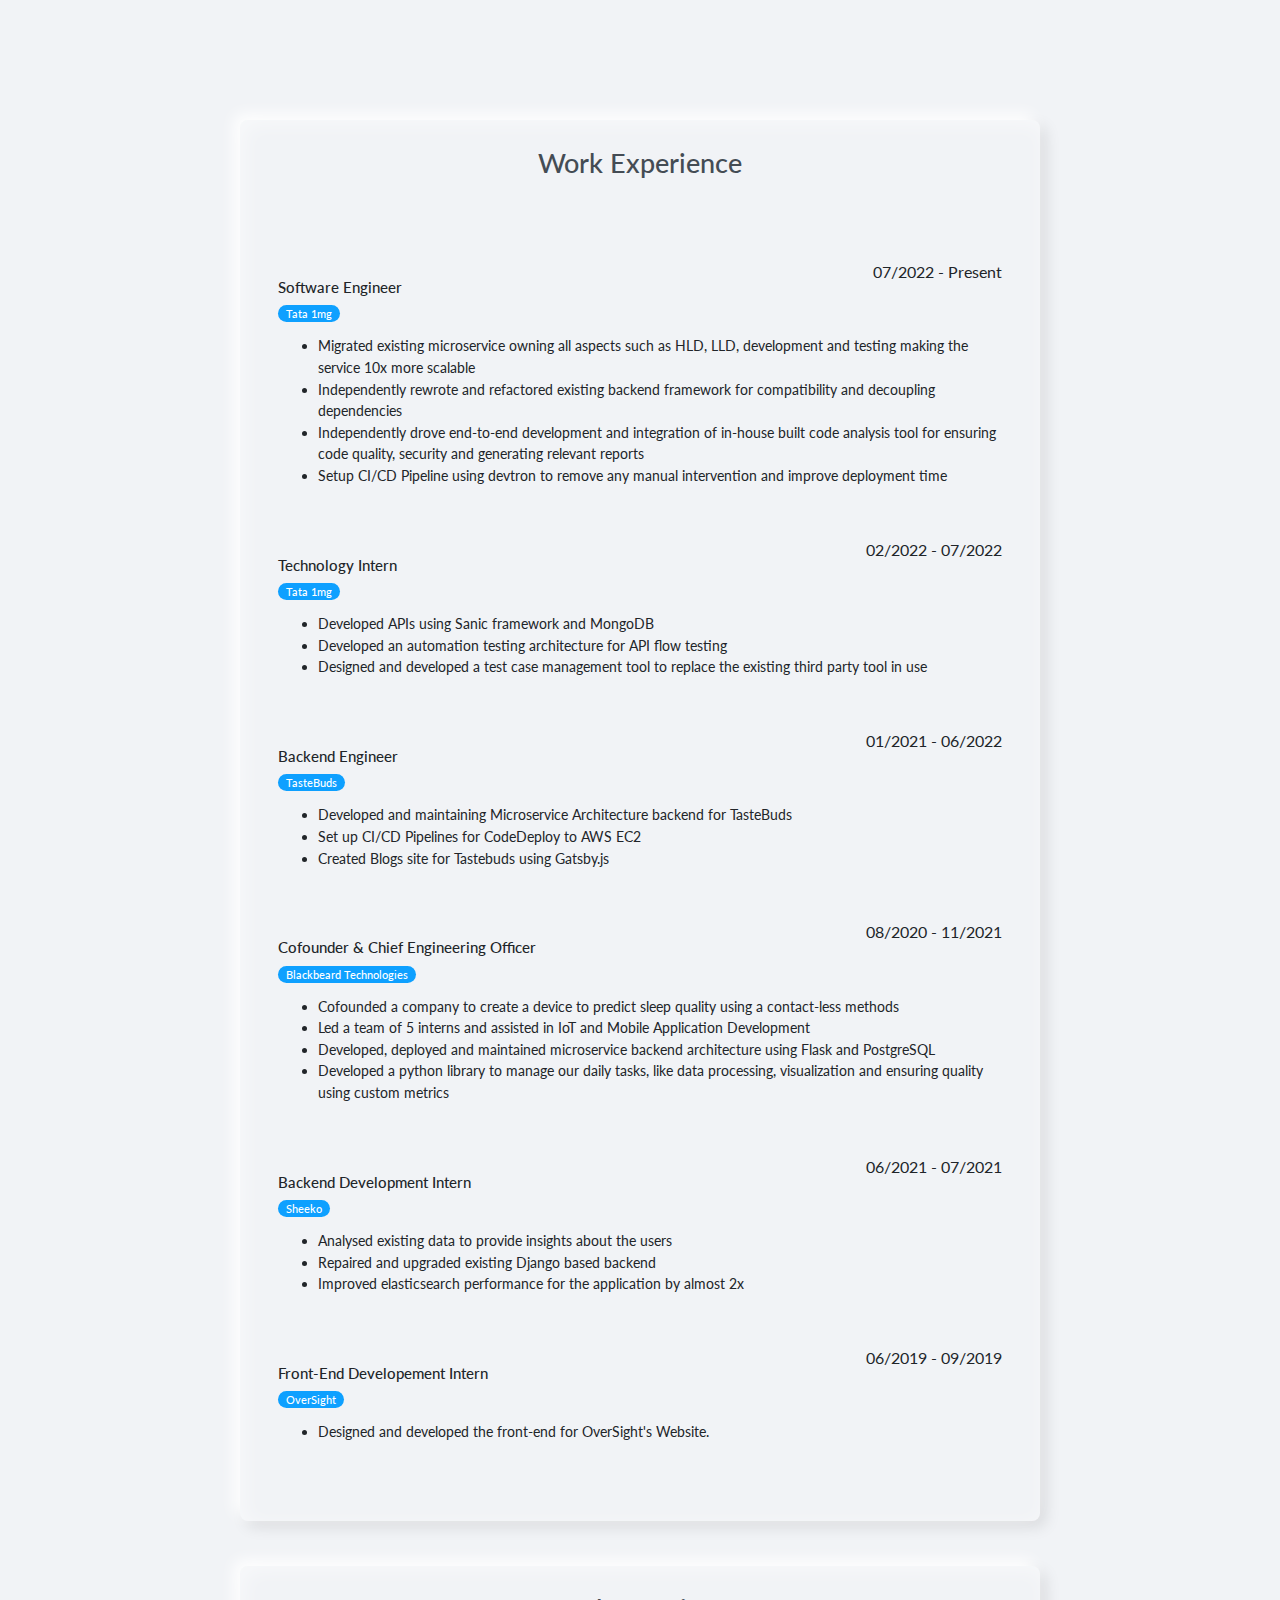
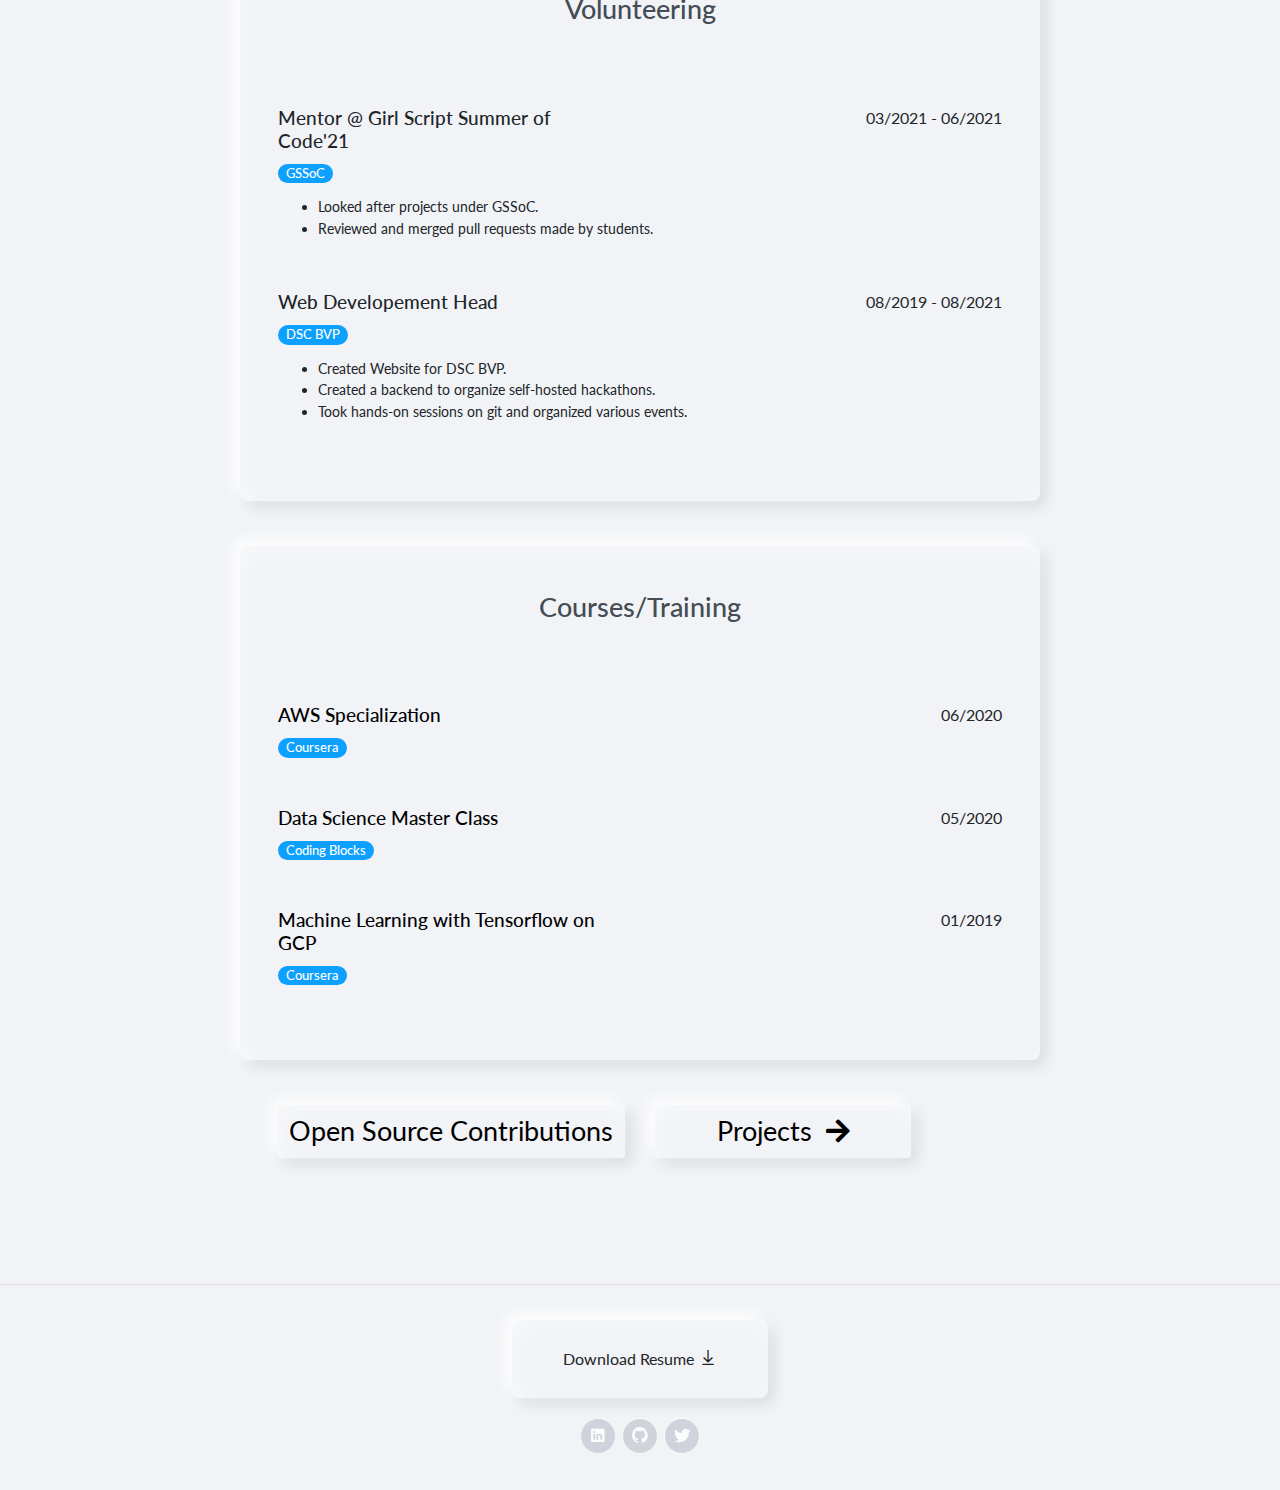
==== commit a02706a7: "chore: update details and remove unnecessary details" ====
--- a/index.html
+++ b/index.html
@@ -9,14 +9,14 @@
     <meta name="twitter:card" content="summary_large_image">
     <meta property="og:title" content="Shaurya Agarwal">
     <meta name="description"
-        content="Shaurya Agarwal | Portfolio || Web Developer, Data Science practitioner, UI/UX Designer ">
-    <meta name="twitter:image" content="https://shaurya.agarwal.work/assets/img/PortfolioProject.png">
+        content="Shaurya Agarwal | Portfolio || Backend Developer, codes in Python, Rust, Golang">
+    <meta name="twitter:image" content="https://shauryaag.xyz/assets/img/PortfolioProject.png">
     <meta property="twitter:image:type" content="image/png">
     <!-- <meta property="twitter:image:width" content="400px">
     <meta property="twitter:image:height" content="205px"> -->
     <meta property="og:type" content="website">
-    <meta property="og:url" content="https://shaurya.agarwal.work/" />
-    <meta property="og:image" content="https://shaurya.agarwal.work/assets/img/PortfolioProject.png">
+    <meta property="og:url" content="https://shauryaag.xyz/" />
+    <meta property="og:image" content="https://shauryaag.xyz/assets/img/PortfolioProject.png">
     <meta property="og:image:type" content="image/png">
     <!-- <meta property="og:image:width" content="400px">
     <meta property="og:image:height" content="205px"> -->
@@ -24,9 +24,9 @@
     <meta property="og:site_name" content="Shaurya Agarwal | Portfolio" />
     <meta name="twitter:title" content="Shaurya Agarwal | Portfolio">
     <meta property="og:description"
-        content="Shaurya Agarwal | Portfolio || Web Developer, Data Science practitioner, UI/UX Designer ">
+        content="Shaurya Agarwal | Portfolio || Backend Developer, codes in Python, Rust, Golang">
     <meta name="twitter:description"
-        content="Shaurya Agarwal | Portfolio || Web Developer, Data Science practitioner, UI/UX Designer ">
+        content="Shaurya Agarwal | Portfolio || Backend Developer, codes in Python, Rust, Golang">
     <!-- <link rel="icon" href="assets/img/favicons/favicon.ico"> -->
     <link rel="icon" type="image/png" sizes="16x16" href="assets/img/favicons/favicon-16x16.png">
     <link rel="icon" type="image/png" sizes="32x32" href="assets/img/favicons/favicon-32x32.png">
@@ -103,14 +103,13 @@
                 <div class="row">
                     <div class="col">
                         <p style="font-family: Lato, sans-serif;font-size: 0.9em;text-align: justify;">
-                            <br>I am a 2022 Computer Science Engineering graduate, who's always looking for
+                            <br>I am a Software Engineer at Tata 1mg, who's always looking for
                             new oppourtunities to learn more and expand my horizons.
                             <br><br>
                             A Full Stack Developer who has worked with different technologies and
-                            frameworks such as Rust, Golang, Django, Flask, NodeJS and ReactJS, Angular.&nbsp;
+                            frameworks such as Rust, Golang, Django, Flask, NodeJS and never keeps exploring new technologies.&nbsp;
                             <br><br>
-                            Apart from Web development, I am also a Machine Learning/Data Science aficionado and
-                            have made several projects. I have also worked on multiple other stacks
+                            Apart from Backend Development, I have also worked on multiple other stacks
                             such as Blockchain Development, CyberSecurity, UI/UX designs and
                             Quantum Computing.
                             <br>
@@ -137,7 +136,7 @@
                                         <h4 class="card-title" style="font-size: 1.2em;">Backend Development</h4>
                                         <p class="card-text" style="font-size: 1em;">I have developed backend using many
                                             frameworks such as Django, Flask, NodeJS, Spring-Boot, Golang and Ruby on
-                                            Rails for several self-owned projects, events and several startups from scratch.</p>
+                                            Rails for several projects at my current organization as well as several startups.</p>
                                     </div>
                                 </div>
                             </div>
@@ -160,31 +159,6 @@
                                     </div>
                                 </div>
                             </div>
-                            <div class="child">
-                                <div class="card scale-on-hover">
-                                    <div class="card-body">
-                                        <h4 class="card-title" style="font-size: 1.2em;">Mobile App Developement</h4>
-                                        <p class="card-text" style="font-size: 1em;">I have developed several Mobile
-                                            Apps using Flutter and worked on Native Android and iOS development.
-                                        </p>
-                                    </div>
-                                </div>
-                                <div class="card scale-on-hover">
-                                    <div class="card-body">
-                                        <h4 class="card-title" style="font-size: 1.2em;">UI/UX Designing</h4>
-                                        <p class="card-text" style="font-size: 1em;">I have designed User-Interface and
-                                            User-Experience for many web-apps and mobile-apps.</p>
-                                    </div>
-                                </div>
-                                <div class="card scale-on-hover">
-                                    <div class="card-body">
-                                        <h4 class="card-title" style="font-size: 1.2em;">Blockchain</h4>
-                                        <p class="card-text" style="font-size: 1em;">I have developed multiple projects
-                                            using Blockchain and Ethereum.
-                                        </p>
-                                    </div>
-                                </div>
-                            </div>
                         </div>
                     </div>
                 </div>
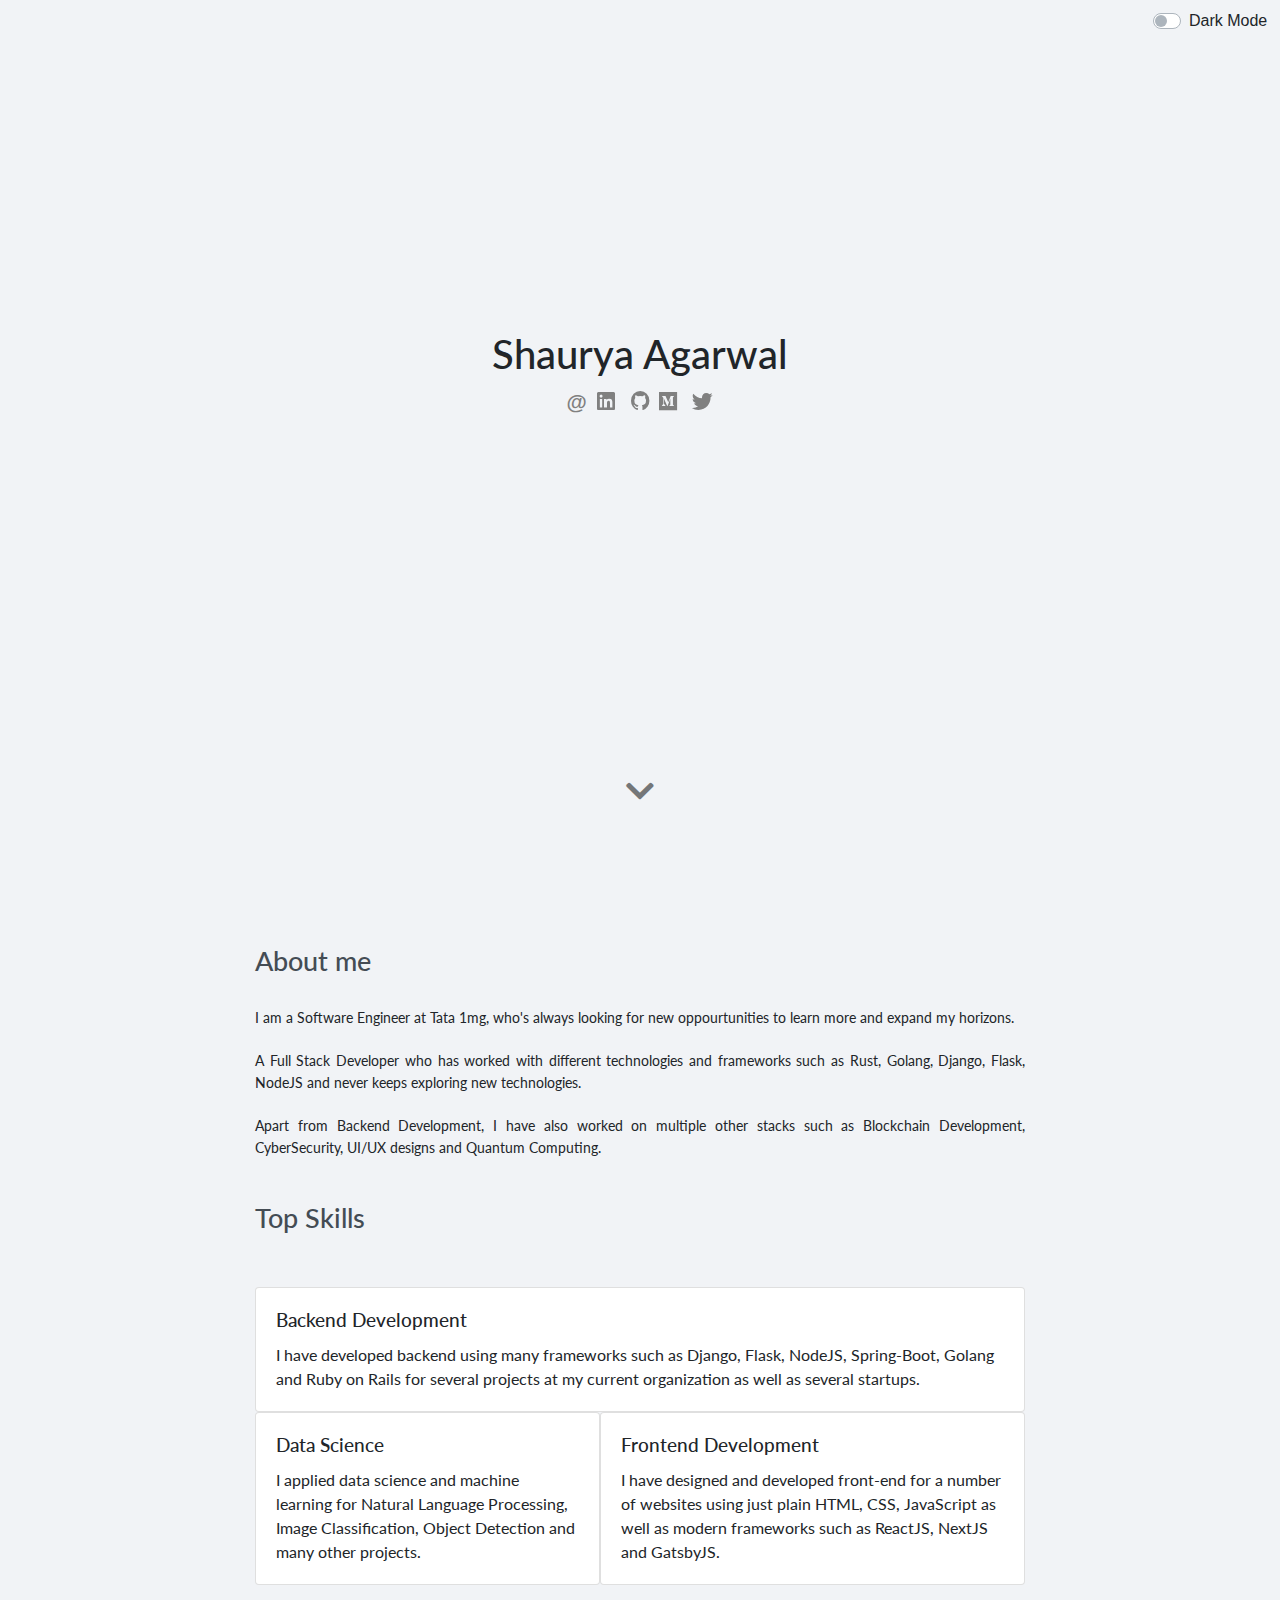
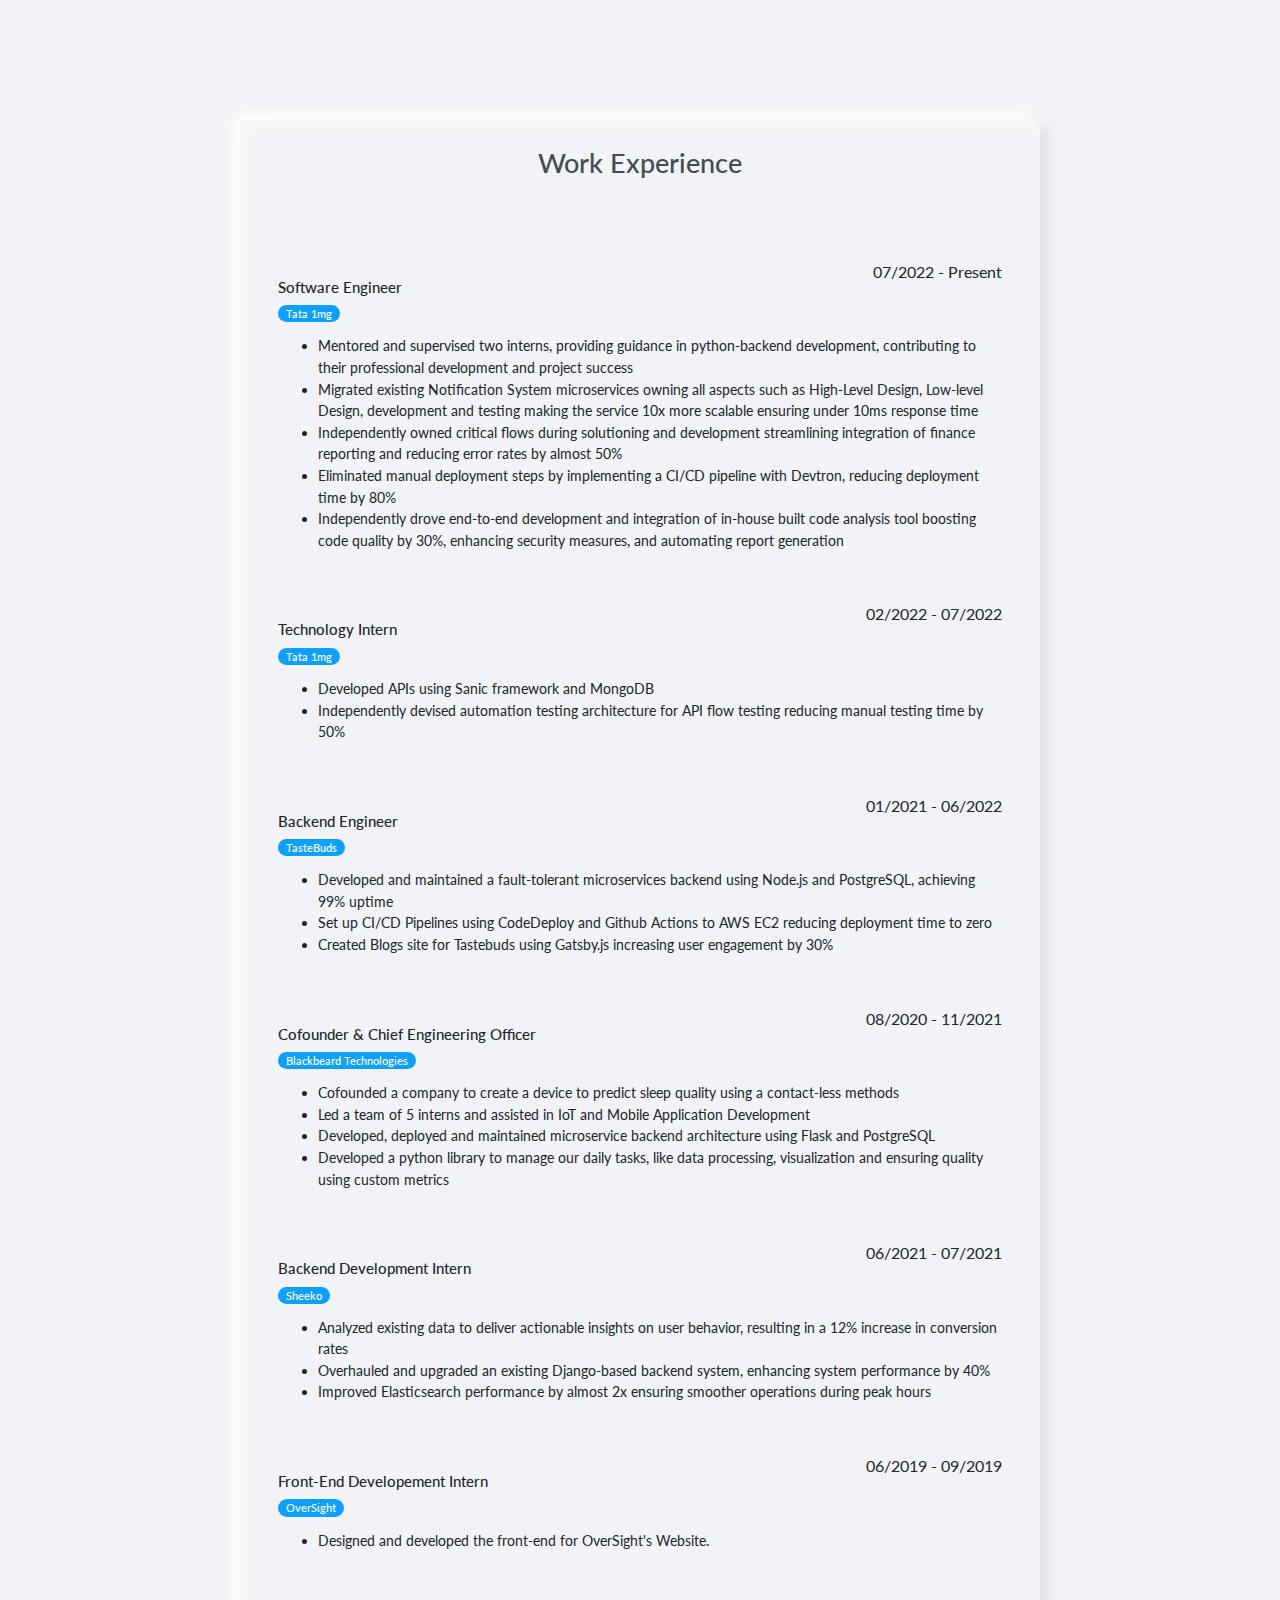
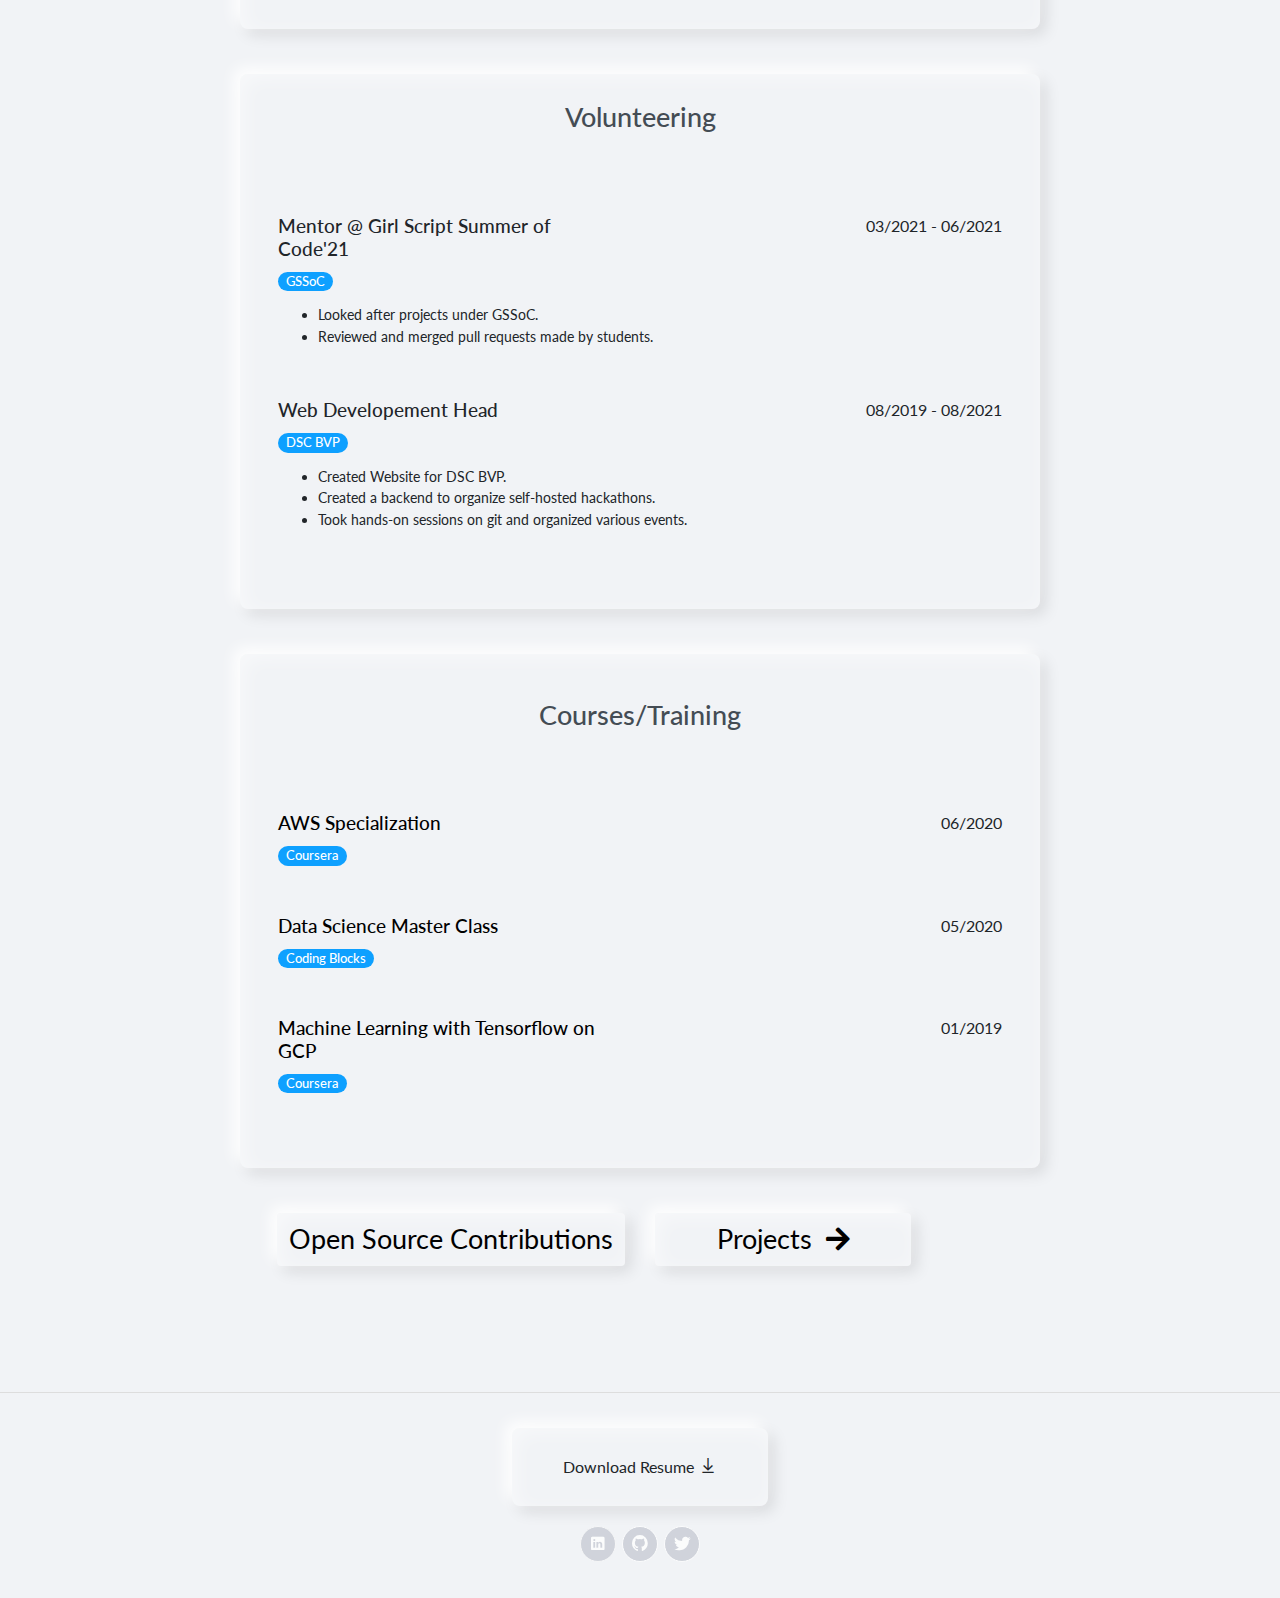
==== commit beabba88: "chore: update details + update resume" ====
--- a/index.html
+++ b/index.html
@@ -182,12 +182,16 @@
                         <div class="col-md-6"><span class="period">07/2022 - Present</span></div>
                     </div>
                     <ul style="font-size: 0.9em;">
-                        <li>Migrated existing microservice owning all aspects such as HLD, LLD, development and testing making the
-                            service 10x more scalable</li>
-                        <li>Independently rewrote and refactored existing backend framework for compatibility and decoupling dependencies</li>
-                        <li>Independently drove end-to-end development and integration of in-house built code analysis tool for ensuring code
-                            quality, security and generating relevant reports<br /></li>
-                        <li>Setup CI/CD Pipeline using devtron to remove any manual intervention and improve deployment time<br /></li>
+                        <li>Mentored and supervised two interns, providing guidance in python-backend development, contributing to
+                            their professional development and project success</li>
+                        <li>Migrated existing Notification System microservices owning all aspects such as High-Level Design, Low-level
+                            Design, development and testing making the service 10x more scalable ensuring under 10ms response time</li>
+                        <li>Independently owned critical flows during solutioning and development streamlining integration of
+                            finance reporting and reducing error rates by almost 50%</li>
+                        <li>Eliminated manual deployment steps by implementing a CI/CD pipeline with Devtron, reducing deployment
+                            time by 80%</li>
+                        <li>Independently drove end-to-end development and integration of in-house built code analysis tool boosting code
+                            quality by 30%, enhancing security measures, and automating report generation<br /></li>
                     </ul>
                 </div>
                 <div class="item" style="font-family: Lato, sans-serif;">
@@ -202,9 +206,7 @@
                     </div>
                     <ul style="font-size: 0.9em;">
                         <li>Developed APIs using Sanic framework and MongoDB<br /></li>
-                        <li>Developed an automation testing architecture for API flow testing<br /></li>
-                        <li>Designed and developed a test case management tool to replace the existing third party tool
-                            in use<br /></li>
+                        <li>Independently devised automation testing architecture for API flow testing reducing manual testing time by 50%</li>
                     </ul>
                 </div>
                 <div class="item" style="font-family: Lato, sans-serif;">
@@ -218,9 +220,10 @@
                         <div class="col-md-6"><span class="period">01/2021 - 06/2022</span></div>
                     </div>
                     <ul style="font-size: 0.9em;">
-                        <li>Developed and maintaining Microservice Architecture backend for TasteBuds<br></li>
-                        <li>Set up CI/CD Pipelines for CodeDeploy to AWS EC2<br></li>
-                        <li>Created Blogs site for Tastebuds using Gatsby.js<br></li>
+                        <li>Developed and maintained a fault-tolerant microservices backend using Node.js and PostgreSQL, achieving 99%
+                            uptime<br></li>
+                        <li>Set up CI/CD Pipelines using CodeDeploy and Github Actions to AWS EC2 reducing deployment time to zero</li>
+                        <li>Created Blogs site for Tastebuds using Gatsby.js increasing user engagement by 30%<br></li>
                     </ul>
                 </div>
                 <div class="item" style="font-family: Lato, sans-serif;">
@@ -255,9 +258,10 @@
                         <div class="col-md-6"><span class="period">06/2021 - 07/2021</span></div>
                     </div>
                     <ul style="font-size: 0.9em;">
-                        <li>Analysed existing data to provide insights about the users<br></li>
-                        <li>Repaired and upgraded existing Django based backend<br></li>
-                        <li>Improved elasticsearch performance for the application by almost 2x<br></li>
+                        <li>Analyzed existing data to deliver actionable insights on user behavior, resulting in a 12% increase in conversion
+                            rates<br></li>
+                        <li>Overhauled and upgraded an existing Django-based backend system, enhancing system performance by 40%<br></li>
+                        <li>Improved Elasticsearch performance by almost 2x ensuring smoother operations during peak hours<br></li>
                     </ul>
                 </div>
                 <div class="item" style="font-family: Lato, sans-serif;">
